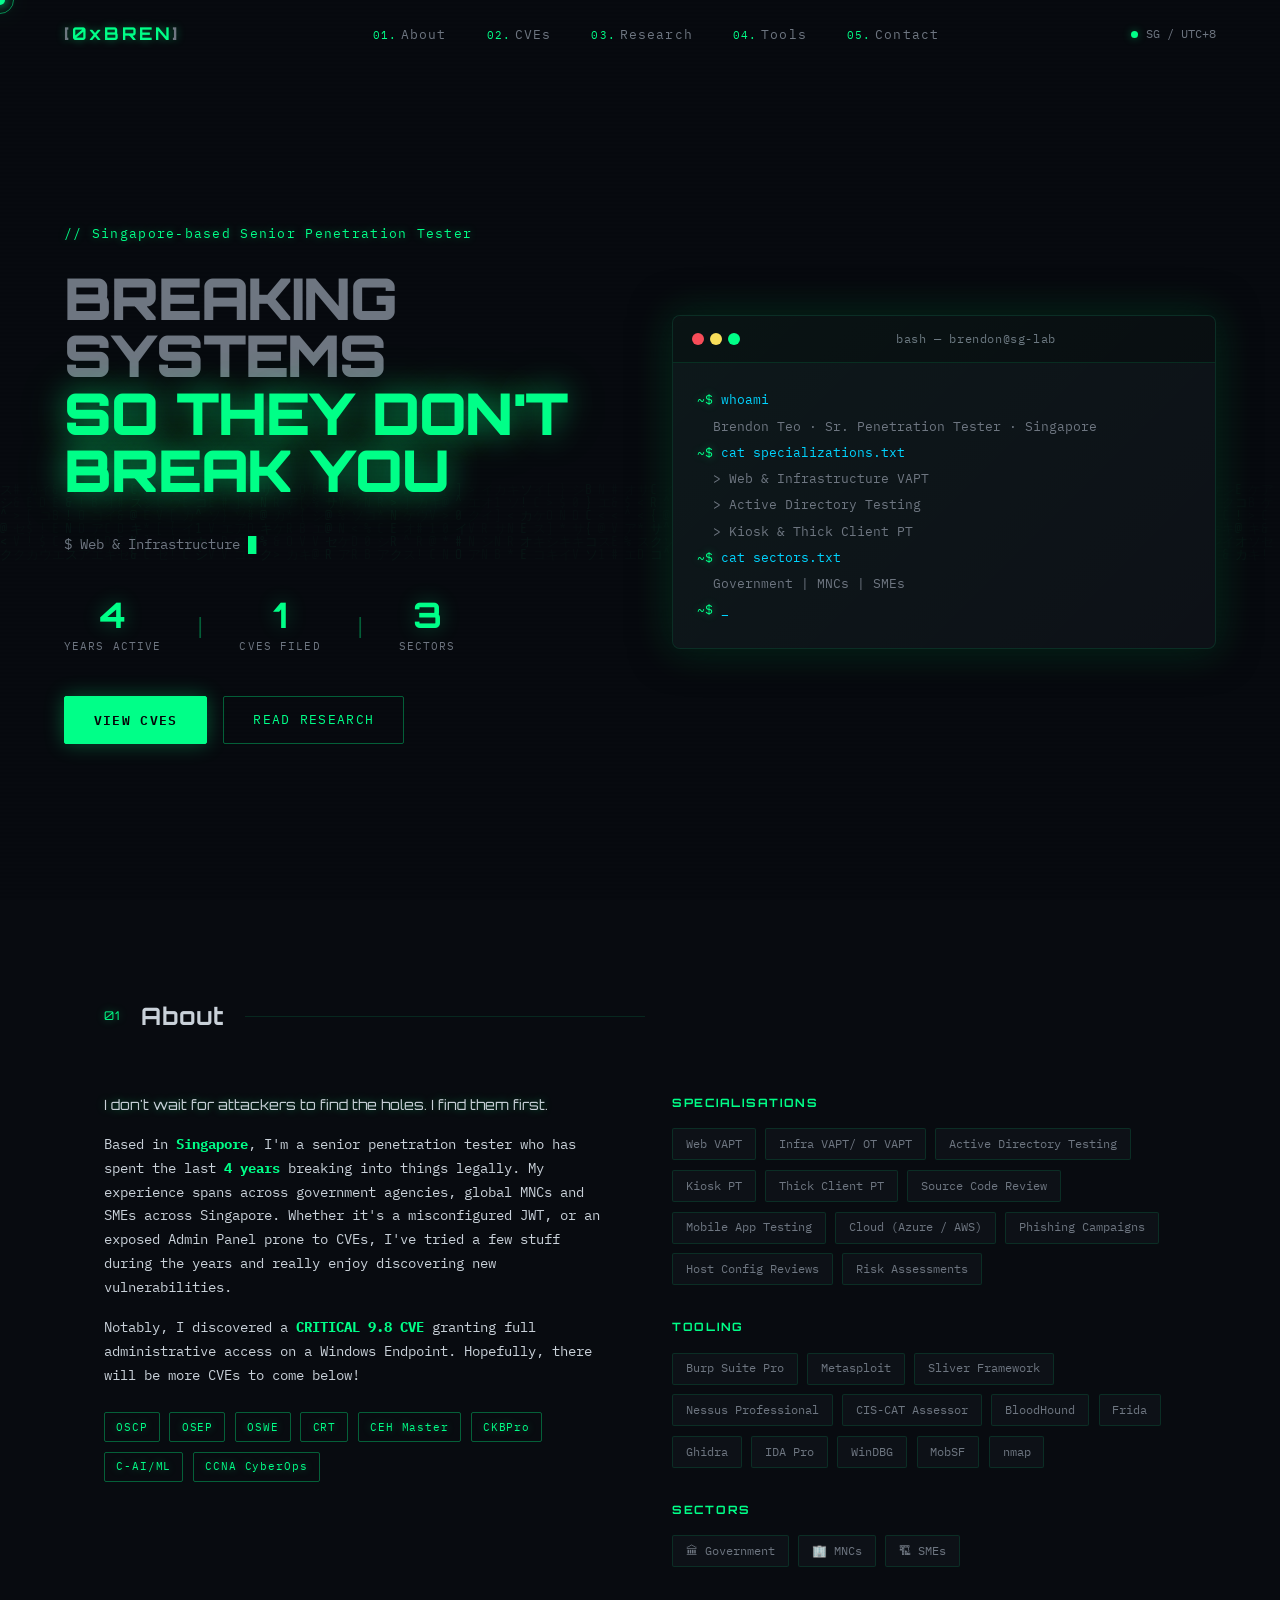
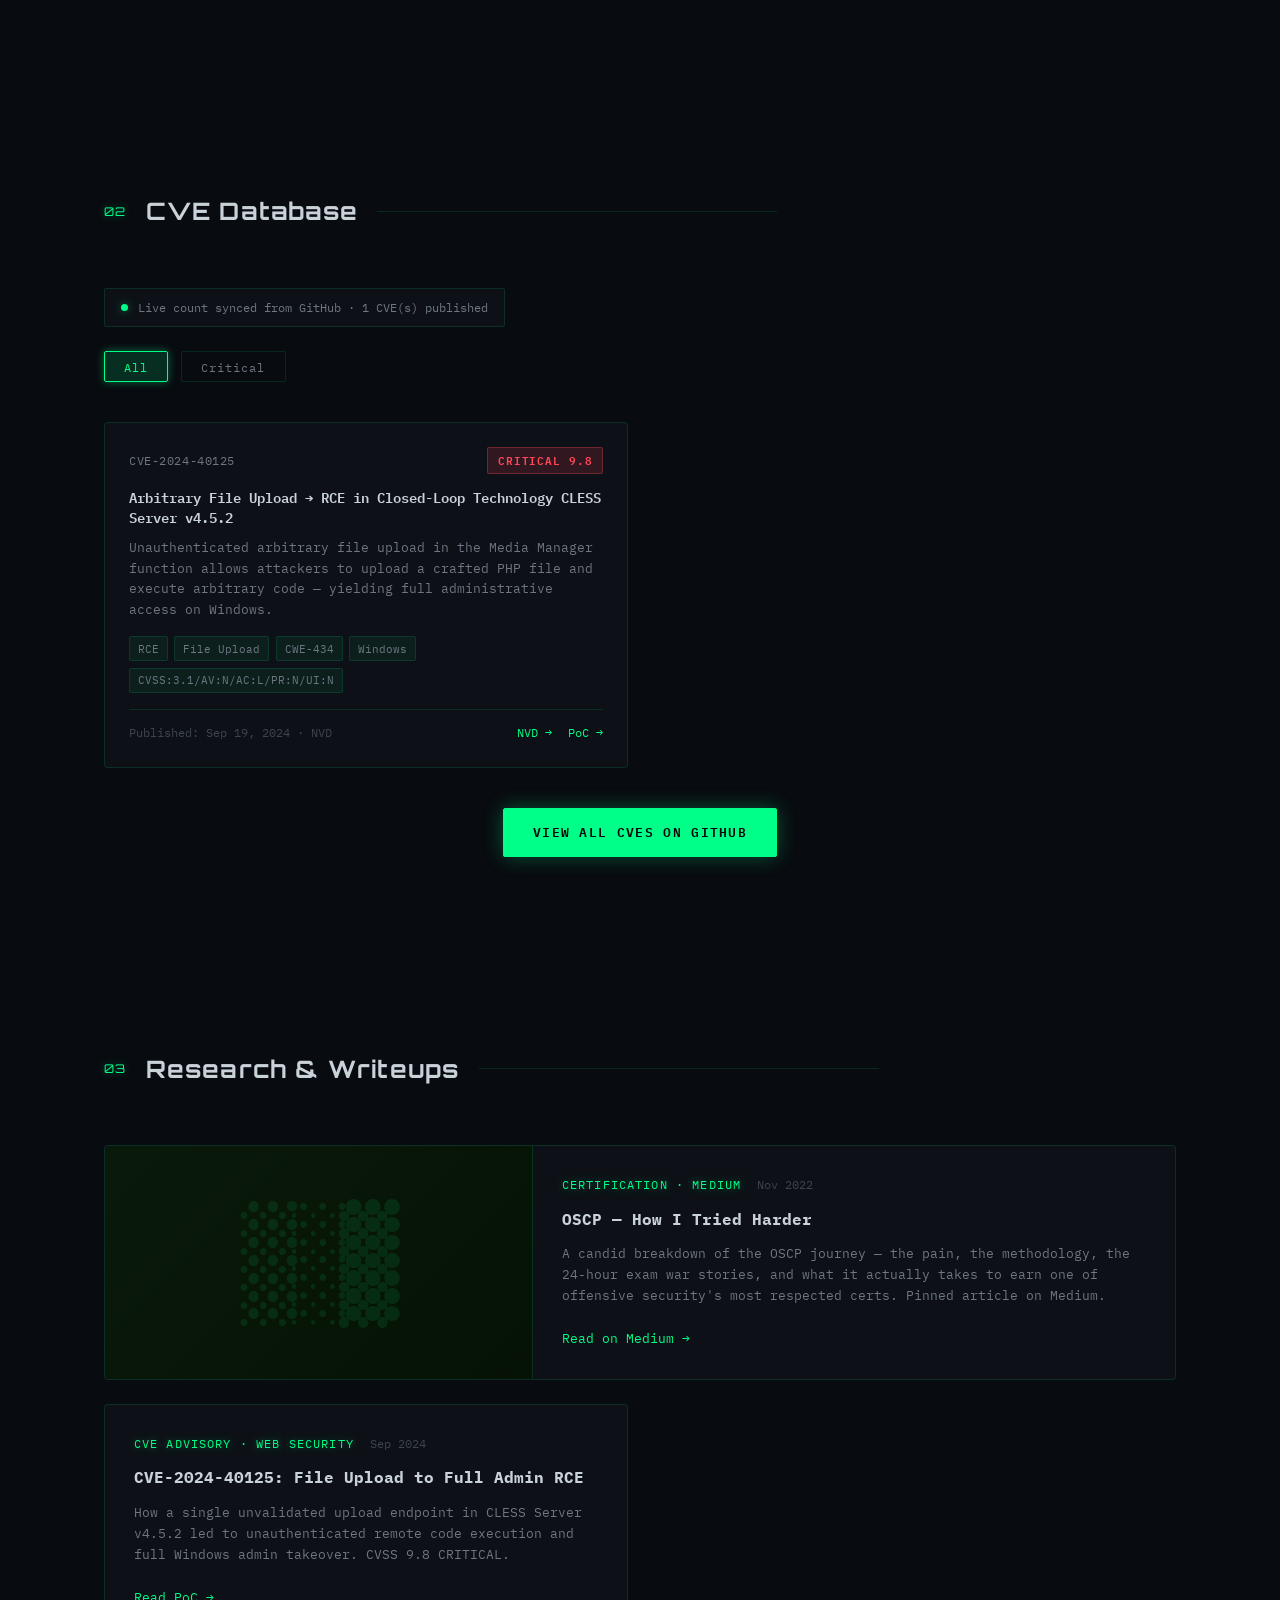
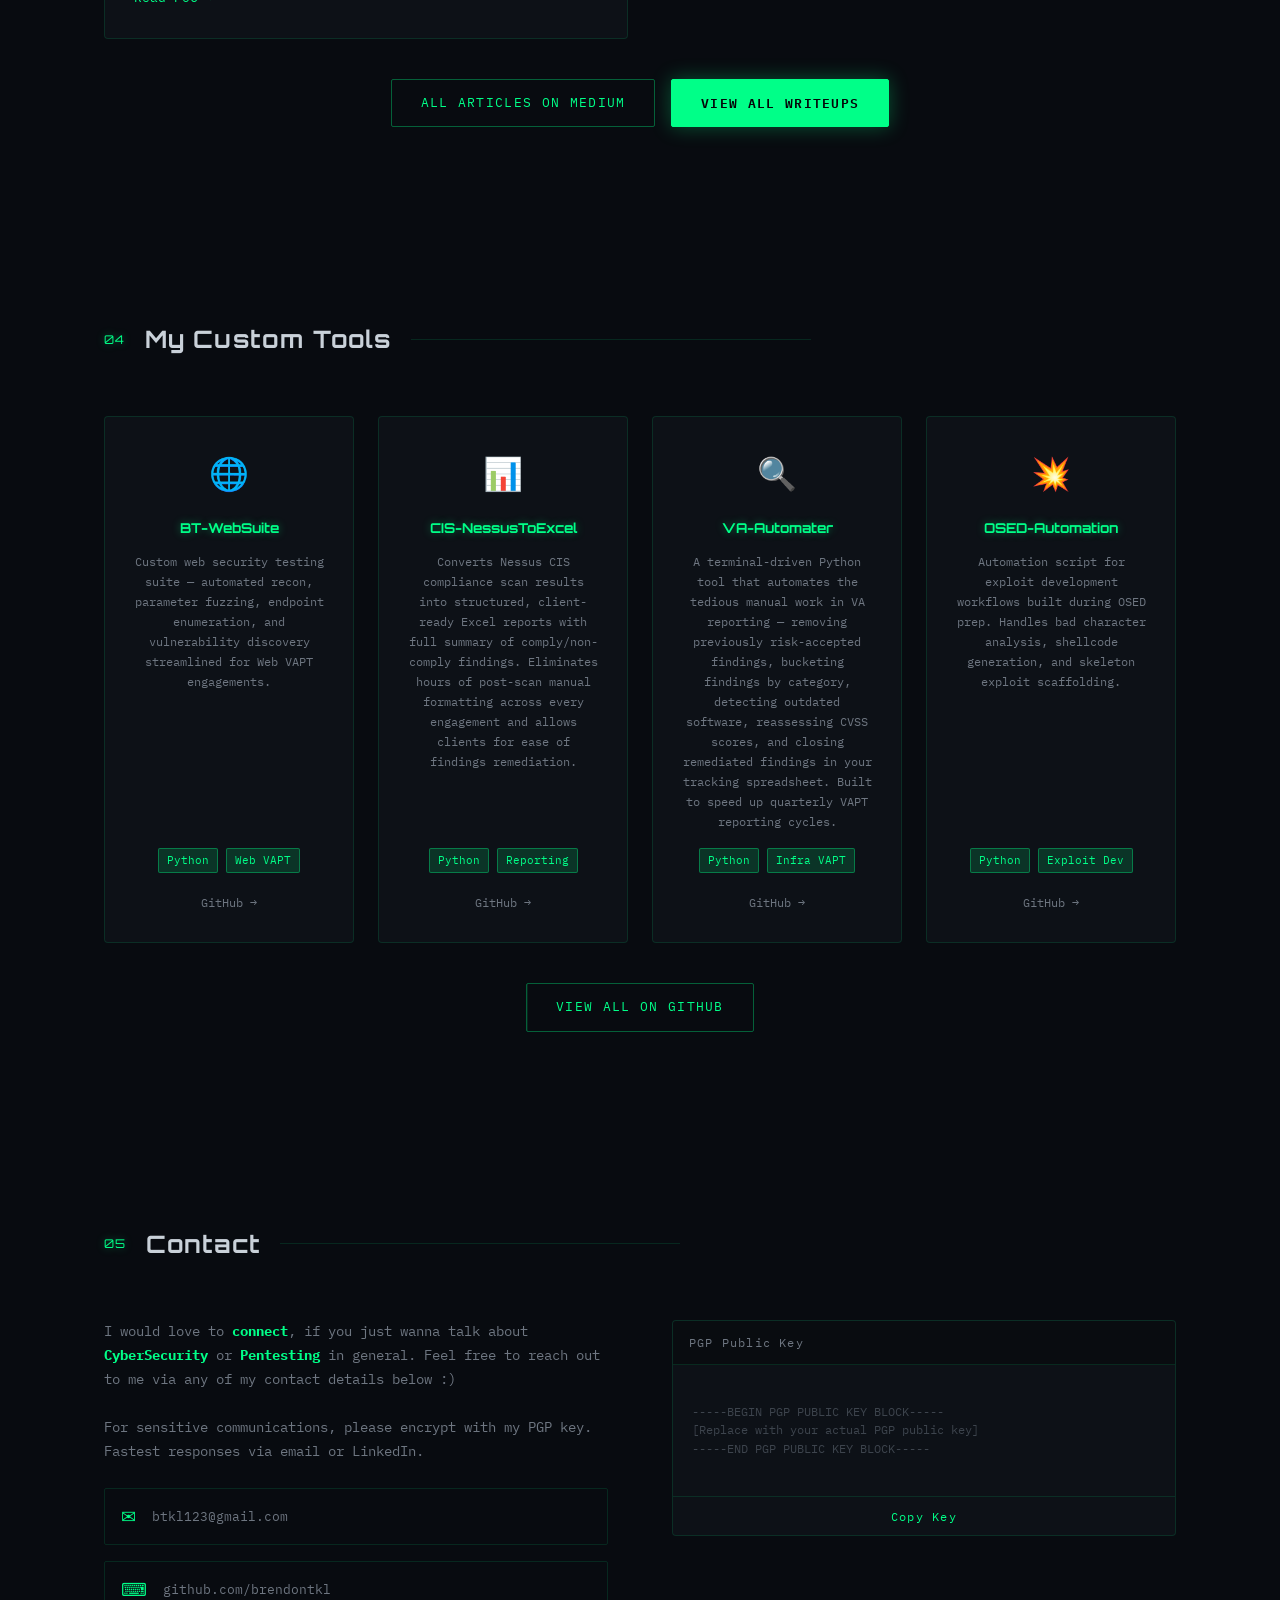
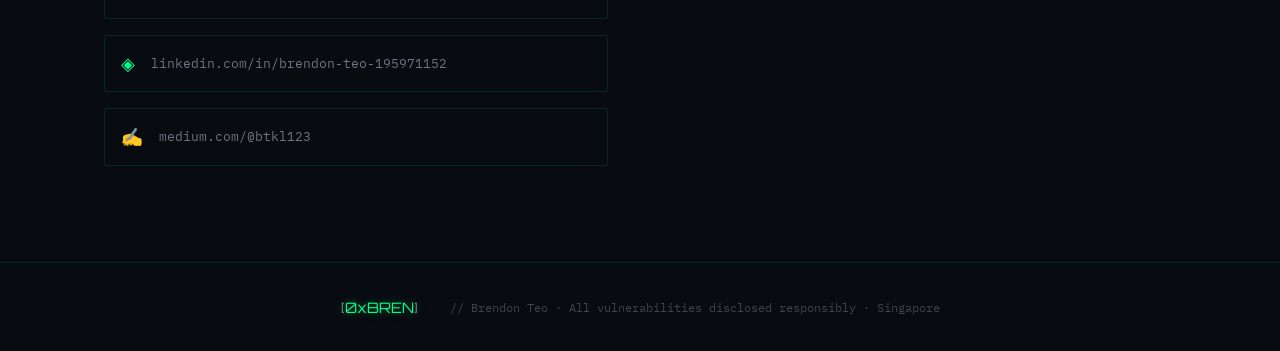
==== index.html @ 50df7da7 "Add files via upload" ====
<!DOCTYPE html>
<html lang="en">
<head>
  <meta charset="UTF-8" />
  <meta name="viewport" content="width=device-width, initial-scale=1.0" />
  <title>0xBREN — Brendon Teo · Security Portfolio</title>
  <link rel="stylesheet" href="css/style.css" />
  <link rel="preconnect" href="https://fonts.googleapis.com" />
  <link href="https://fonts.googleapis.com/css2?family=Share+Tech+Mono&family=Orbitron:wght@400;700;900&family=IBM+Plex+Mono:wght@300;400;600&display=swap" rel="stylesheet" />
</head>
<body>

  <canvas id="matrix-canvas"></canvas>
  <div class="scanlines"></div>
  <div class="cursor" id="cursor"></div>
  <div class="cursor-trail" id="cursor-trail"></div>

  <!-- NAV -->
  <nav class="nav" id="nav">
    <div class="nav-logo">
      <span class="bracket">[</span><span class="logo-text">0xBREN</span><span class="bracket">]</span>
    </div>
    <ul class="nav-links">
      <li><a href="#about"    class="nav-link"><span class="num">01.</span>About</a></li>
      <li><a href="#cves"     class="nav-link"><span class="num">02.</span>CVEs</a></li>
      <li><a href="#research" class="nav-link"><span class="num">03.</span>Research</a></li>
      <li><a href="#tools"    class="nav-link"><span class="num">04.</span>Tools</a></li>
      <li><a href="#contact"  class="nav-link"><span class="num">05.</span>Contact</a></li>
    </ul>
    <div class="nav-status">
      <span class="status-dot"></span>
      <span class="status-text">SG / UTC+8</span>
    </div>
  </nav>

  <!-- HERO -->
  <section class="hero" id="home">
    <div class="hero-content">
      <div class="hero-tag animate-in" data-delay="0">
        <span class="tag-line">// Singapore-based Senior Penetration Tester</span>
      </div>
      <h1 class="hero-title animate-in" data-delay="1">
        <span class="title-line">BREAKING</span>
        <span class="title-line">SYSTEMS</span>
        <span class="title-line accent">SO THEY DON'T</span>
        <span class="title-line accent">BREAK YOU</span>
      </h1>
      <div class="hero-sub animate-in" data-delay="2">
        <div class="typewriter" id="typewriter"></div>
      </div>
      <div class="hero-stats animate-in" data-delay="3">
        <div class="stat">
          <span class="stat-num" id="yoe-counter">0</span>
          <span class="stat-label">Years Active</span>
        </div>
        <div class="stat-divider">|</div>
        <div class="stat">
          <span class="stat-num" id="cve-counter">1</span>
          <span class="stat-label">CVEs Filed</span>
        </div>
        <div class="stat-divider">|</div>
        <div class="stat">
          <span class="stat-num" data-target="3">0</span>
          <span class="stat-label">Sectors</span>
        </div>
      </div>
      <div class="hero-cta animate-in" data-delay="4">
        <a href="#cves" class="btn btn-primary">View CVEs</a>
        <a href="blog.html" class="btn btn-ghost">Read Research</a>
      </div>
    </div>

    <div class="hero-terminal animate-in" data-delay="2">
      <div class="terminal-header">
        <div class="terminal-dots">
          <span class="dot dot-red"></span>
          <span class="dot dot-yellow"></span>
          <span class="dot dot-green"></span>
        </div>
        <span class="terminal-title">bash — brendon@sg-lab</span>
      </div>
      <div class="terminal-body" id="terminal-body">
        <div class="terminal-line"><span class="prompt">~$</span> <span class="cmd">whoami</span></div>
        <div class="terminal-line output">Brendon Teo · Sr. Penetration Tester · Singapore</div>
        <div class="terminal-line"><span class="prompt">~$</span> <span class="cmd">cat specializations.txt</span></div>
        <div class="terminal-line output">> Web &amp; Infrastructure VAPT</div>
        <div class="terminal-line output">> Active Directory Testing</div>
        <div class="terminal-line output">> Kiosk &amp; Thick Client PT</div>
        <div class="terminal-line"><span class="prompt">~$</span> <span class="cmd">cat sectors.txt</span></div>
        <div class="terminal-line output">Government | MNCs | SMEs</div>
        <div class="terminal-line"><span class="prompt">~$</span> <span class="cmd blink">_</span></div>
      </div>
    </div>
  </section>

  <!-- ABOUT -->
  <section class="section about" id="about">
    <div class="section-header">
      <span class="section-num">01</span>
      <h2 class="section-title">About</h2>
      <div class="section-line"></div>
    </div>
    <div class="about-grid">
      <div class="about-text reveal">
        <p class="about-intro">I don't wait for attackers to find the holes. I find them first.</p>
        <p>Based in <strong>Singapore</strong>, I'm a senior penetration tester who has spent the last <strong><span id="about-yoe">4</span> years</strong> breaking into things legally. My experience spans across government agencies, global MNCs and SMEs across Singapore. Whether it's a misconfigured JWT, or an exposed Admin Panel prone to CVEs, I've tried a few stuff during the years and really enjoy discovering new vulnerabilities.</p>
        <p>Notably, I discovered a <strong>CRITICAL 9.8 CVE</strong> granting full administrative access on a Windows Endpoint. Hopefully, there will be more CVEs to come below!</p>
        <div class="cert-row">
          <span class="cert">OSCP</span>
          <span class="cert">OSEP</span>
          <span class="cert">OSWE</span>
          <span class="cert">CRT</span>
          <span class="cert">CEH Master</span>
          <span class="cert">CKBPro</span>
          <span class="cert">C-AI/ML</span>
          <span class="cert">CCNA CyberOps</span>
        </div>
      </div>
      <div class="about-skills reveal">
        <div class="skill-category">
          <h4>Specialisations</h4>
          <div class="skill-list">
            <span class="skill-tag">Web VAPT</span>
            <span class="skill-tag">Infra VAPT/ OT VAPT</span>
            <span class="skill-tag">Active Directory Testing</span>
            <span class="skill-tag">Kiosk PT</span>
            <span class="skill-tag">Thick Client PT</span>
            <span class="skill-tag">Source Code Review</span>
            <span class="skill-tag">Mobile App Testing</span>
            <span class="skill-tag">Cloud (Azure / AWS)</span>
            <span class="skill-tag">Phishing Campaigns</span>
            <span class="skill-tag">Host Config Reviews</span>
            <span class="skill-tag">Risk Assessments</span>
          </div>
        </div>
        <div class="skill-category">
          <h4>Tooling</h4>
          <div class="skill-list">
            <span class="skill-tag">Burp Suite Pro</span>
            <span class="skill-tag">Metasploit</span>
            <span class="skill-tag">Sliver Framework</span>
            <span class="skill-tag">Nessus Professional</span>
            <span class="skill-tag">CIS-CAT Assessor</span>
            <span class="skill-tag">BloodHound</span>
            <span class="skill-tag">Frida</span>
            <span class="skill-tag">Ghidra</span>
            <span class="skill-tag">IDA Pro</span>
            <span class="skill-tag">WinDBG</span>
            <span class="skill-tag">MobSF</span>
            <span class="skill-tag">nmap</span>
          </div>
        </div>
        <div class="skill-category">
          <h4>Sectors</h4>
          <div class="skill-list">
            <span class="skill-tag">🏛 Government</span>
            <span class="skill-tag">🏢 MNCs</span>
            <span class="skill-tag">🏗 SMEs</span>
          </div>
        </div>
      </div>
    </div>
  </section>

  <!-- CVEs -->
  <section class="section cves" id="cves">
    <div class="section-header">
      <span class="section-num">02</span>
      <h2 class="section-title">CVE Database</h2>
      <div class="section-line"></div>
    </div>
    <div class="cve-live-badge">
      <span class="status-dot"></span>
      <span>Live count synced from GitHub · <span id="cve-live-count">1</span> CVE(s) published</span>
    </div>
    <div class="cve-filter">
      <button class="filter-btn active" data-filter="all">All</button>
      <button class="filter-btn" data-filter="critical">Critical</button>
    </div>
    <div class="cve-grid" id="cve-grid">

      <div class="cve-card reveal" data-severity="critical">
        <div class="cve-top">
          <span class="cve-id">CVE-2024-40125</span>
          <span class="severity critical">CRITICAL 9.8</span>
        </div>
        <h3 class="cve-title">Arbitrary File Upload → RCE in Closed-Loop Technology CLESS Server v4.5.2</h3>
        <p class="cve-desc">Unauthenticated arbitrary file upload in the Media Manager function allows attackers to upload a crafted PHP file and execute arbitrary code — yielding full administrative access on Windows.</p>
        <div class="cve-meta">
          <span class="cve-tag">RCE</span>
          <span class="cve-tag">File Upload</span>
          <span class="cve-tag">CWE-434</span>
          <span class="cve-tag">Windows</span>
          <span class="cve-tag">CVSS:3.1/AV:N/AC:L/PR:N/UI:N</span>
        </div>
        <div class="cve-footer">
          <span class="cve-date">Published: Sep 19, 2024 · NVD</span>
          <div class="cve-links-row">
            <a href="https://nvd.nist.gov/vuln/detail/CVE-2024-40125" target="_blank" class="cve-link">NVD →</a>
            <a href="https://github.com/brendontkl/My-CVEs/tree/main/CVE-2024-40125" target="_blank" class="cve-link">PoC →</a>
          </div>
        </div>
      </div>

    </div>
    <div class="cve-cta">
      <a href="https://github.com/brendontkl/My-CVEs" target="_blank" class="btn btn-primary">View All CVEs on GitHub</a>
    </div>
  </section>

  <!-- RESEARCH -->
  <section class="section research" id="research">
    <div class="section-header">
      <span class="section-num">03</span>
      <h2 class="section-title">Research &amp; Writeups</h2>
      <div class="section-line"></div>
    </div>
    <div class="research-grid">

      <article class="post-card reveal post-featured">
        <div class="post-img-placeholder">
          <div class="post-glitch">&#x2592;&#x2591;&#x2593;</div>
        </div>
        <div class="post-content">
          <div class="post-meta">
            <span class="post-cat">Certification · Medium</span>
            <span class="post-date">Nov 2022</span>
          </div>
          <h3 class="post-title">OSCP — How I Tried Harder</h3>
          <p class="post-excerpt">A candid breakdown of the OSCP journey — the pain, the methodology, the 24-hour exam war stories, and what it actually takes to earn one of offensive security's most respected certs. Pinned article on Medium.</p>
          <a href="https://medium.com/@btkl123/oscp-how-i-tried-harder-d6840a6efec2" target="_blank" class="post-read">Read on Medium →</a>
        </div>
      </article>

      <article class="post-card reveal">
        <div class="post-content">
          <div class="post-meta">
            <span class="post-cat">CVE Advisory · Web Security</span>
            <span class="post-date">Sep 2024</span>
          </div>
          <h3 class="post-title">CVE-2024-40125: File Upload to Full Admin RCE</h3>
          <p class="post-excerpt">How a single unvalidated upload endpoint in CLESS Server v4.5.2 led to unauthenticated remote code execution and full Windows admin takeover. CVSS 9.8 CRITICAL.</p>
          <a href="https://github.com/brendontkl/My-CVEs/tree/main/CVE-2024-40125" target="_blank" class="post-read">Read PoC →</a>
        </div>
      </article>

    </div>
    <div class="cve-cta">
      <a href="https://medium.com/@btkl123" target="_blank" class="btn btn-ghost">All Articles on Medium</a>
      <a href="blog.html" class="btn btn-primary">View All Writeups</a>
    </div>
  </section>

  <!-- TOOLS -->
  <section class="section tools" id="tools">
    <div class="section-header">
      <span class="section-num">04</span>
      <h2 class="section-title">My Custom Tools</h2>
      <div class="section-line"></div>
    </div>
    <div class="tools-grid">

      <div class="tool-card reveal">
        <div class="tool-icon">🌐</div>
        <h3 class="tool-name">BT-WebSuite</h3>
        <p class="tool-desc">Custom web security testing suite — automated recon, parameter fuzzing, endpoint enumeration, and vulnerability discovery streamlined for Web VAPT engagements.</p>
        <div class="tool-tags">
          <span class="tool-tag">Python</span>
          <span class="tool-tag">Web VAPT</span>
        </div>
        <a href="https://github.com/brendontkl/VAPT-Tools/tree/main/BT-WebSuite" target="_blank" class="tool-link">GitHub →</a>
      </div>

      <div class="tool-card reveal">
        <div class="tool-icon">📊</div>
        <h3 class="tool-name">CIS-NessusToExcel</h3>
        <p class="tool-desc">Converts Nessus CIS compliance scan results into structured, client-ready Excel reports with full summary of comply/non-comply findings. Eliminates hours of post-scan manual formatting across every engagement and allows clients for ease of findings remediation.</p>
        <div class="tool-tags">
          <span class="tool-tag">Python</span>
          <span class="tool-tag">Reporting</span>
        </div>
        <a href="https://github.com/brendontkl/VAPT-Tools/tree/main/CIS-NessusToExcel" target="_blank" class="tool-link">GitHub →</a>
      </div>

      <div class="tool-card reveal">
        <div class="tool-icon">🔍</div>
        <h3 class="tool-name">VA-Automater</h3>
        <p class="tool-desc">A terminal-driven Python tool that automates the tedious manual work in VA reporting — removing previously risk-accepted findings, bucketing findings by category, detecting outdated software, reassessing CVSS scores, and closing remediated findings in your tracking spreadsheet. Built to speed up quarterly VAPT reporting cycles.</p>
        <div class="tool-tags">
          <span class="tool-tag">Python</span>
          <span class="tool-tag">Infra VAPT</span>
        </div>
        <a href="https://github.com/brendontkl/VAPT-Tools/tree/main/Infra-VA" target="_blank" class="tool-link">GitHub →</a>
      </div>

      <div class="tool-card reveal">
        <div class="tool-icon">💥</div>
        <h3 class="tool-name">OSED-Automation</h3>
        <p class="tool-desc">Automation script for exploit development workflows built during OSED prep. Handles bad character analysis, shellcode generation, and skeleton exploit scaffolding.</p>
        <div class="tool-tags">
          <span class="tool-tag">Python</span>
          <span class="tool-tag">Exploit Dev</span>
        </div>
        <a href="https://github.com/brendontkl/VAPT-Tools/tree/main/OSED-Automation" target="_blank" class="tool-link">GitHub →</a>
      </div>

    </div>
    <div class="cve-cta">
      <a href="https://github.com/brendontkl/VAPT-Tools" target="_blank" class="btn btn-ghost">View All on GitHub</a>
    </div>
  </section>

  <!-- CONTACT -->
  <section class="section contact" id="contact">
    <div class="section-header">
      <span class="section-num">05</span>
      <h2 class="section-title">Contact</h2>
      <div class="section-line"></div>
    </div>
    <div class="contact-content reveal">
      <div class="contact-text">
        <p class="contact-intro">I would love to <strong>connect</strong>, if you just wanna talk about <strong>CyberSecurity</strong> or <strong>Pentesting</strong> in general. Feel free to reach out to me via any of my contact details below :)</p>
        <p>For sensitive communications, please encrypt with my PGP key. Fastest responses via email or LinkedIn.</p>
        <div class="contact-links">
          <a href="mailto:btkl123@gmail.com" class="contact-item">
            <span class="contact-icon">✉</span>
            <span>btkl123@gmail.com</span>
          </a>
          <a href="https://github.com/brendontkl" target="_blank" class="contact-item">
            <span class="contact-icon">⌨</span>
            <span>github.com/brendontkl</span>
          </a>
          <a href="https://www.linkedin.com/in/brendon-teo-195971152/" target="_blank" class="contact-item">
            <span class="contact-icon">◈</span>
            <span>linkedin.com/in/brendon-teo-195971152</span>
          </a>
          <a href="https://medium.com/@btkl123" target="_blank" class="contact-item">
            <span class="contact-icon">✍</span>
            <span>medium.com/@btkl123</span>
          </a>
        </div>
      </div>
      <div class="pgp-box">
        <div class="pgp-header">PGP Public Key</div>
        <div class="pgp-content">
-----BEGIN PGP PUBLIC KEY BLOCK-----
[Replace with your actual PGP public key]
-----END PGP PUBLIC KEY BLOCK-----
        </div>
        <button class="pgp-copy" onclick="copyPGP()">Copy Key</button>
      </div>
    </div>
  </section>

  <footer class="footer">
    <div class="footer-content">
      <span class="footer-logo"><span class="bracket">[</span>0xBREN<span class="bracket">]</span></span>
      <span class="footer-copy">// Brendon Teo · All vulnerabilities disclosed responsibly · Singapore</span>
    </div>
  </footer>

  <script src="js/main.js"></script>
</body>
</html>
---- css/style.css ----
/* ═══════════════════════════════════════════════
   0xBREN PORTFOLIO — Terminal Noir
   ═══════════════════════════════════════════════ */

:root {
  --black:       #050508;
  --bg:          #080b10;
  --bg-card:     #0d1117;
  --bg-card2:    #111620;
  --green:       #00ff88;
  --green-dim:   #00cc6a;
  --green-glow:  rgba(0, 255, 136, 0.15);
  --cyan:        #00d4ff;
  --red:         #ff4757;
  --orange:      #ffa502;
  --yellow:      #ffdd59;
  --text:        #c9d1d9;
  --text-dim:    #6e7681;
  --text-muted:  #3d444d;
  --border:      rgba(0, 255, 136, 0.12);
  --border-bright: rgba(0, 255, 136, 0.35);
  --font-mono:   'IBM Plex Mono', 'Share Tech Mono', monospace;
  --font-display:'Orbitron', monospace;
  --glow-sm:     0 0 8px rgba(0, 255, 136, 0.4);
  --glow-md:     0 0 20px rgba(0, 255, 136, 0.3);
  --glow-lg:     0 0 40px rgba(0, 255, 136, 0.2);
}

*, *::before, *::after { box-sizing: border-box; margin: 0; padding: 0; }
html { scroll-behavior: smooth; }
body {
  background: var(--bg);
  color: var(--text);
  font-family: var(--font-mono);
  font-size: 15px;
  line-height: 1.7;
  overflow-x: hidden;
  cursor: none;
}

/* Cursor */
.cursor {
  position: fixed; width: 10px; height: 10px;
  background: var(--green); border-radius: 50%;
  pointer-events: none; z-index: 9999;
  transform: translate(-50%, -50%);
  transition: transform 0.08s ease;
  box-shadow: 0 0 12px var(--green), 0 0 24px rgba(0,255,136,0.4);
  mix-blend-mode: screen;
}
.cursor-trail {
  position: fixed; width: 28px; height: 28px;
  border: 1px solid rgba(0,255,136,0.5); border-radius: 50%;
  pointer-events: none; z-index: 9998;
  transform: translate(-50%, -50%);
  transition: all 0.18s ease; mix-blend-mode: screen;
}

/* Matrix Canvas */
#matrix-canvas {
  position: fixed; top: 0; left: 0;
  width: 100%; height: 100%;
  z-index: 0; opacity: 0.04; pointer-events: none;
}

/* Scanlines */
.scanlines {
  position: fixed; top: 0; left: 0;
  width: 100%; height: 100%;
  background: repeating-linear-gradient(
    0deg, transparent, transparent 2px,
    rgba(0,0,0,0.03) 2px, rgba(0,0,0,0.03) 4px
  );
  pointer-events: none; z-index: 1;
}

/* Nav */
.nav {
  position: fixed; top: 0; left: 0; right: 0;
  display: flex; align-items: center;
  justify-content: space-between;
  padding: 1.2rem 4rem; z-index: 100;
  border-bottom: 1px solid transparent;
  transition: all 0.4s ease;
}
.nav.scrolled {
  background: rgba(8,11,16,0.92);
  backdrop-filter: blur(16px);
  border-bottom-color: var(--border);
}
.nav-logo {
  font-family: var(--font-display);
  font-size: 1.1rem; font-weight: 700;
  letter-spacing: 0.15em;
  color: var(--green); text-shadow: var(--glow-sm);
}
.bracket { color: var(--text-dim); }
.nav-links { display: flex; gap: 2.5rem; list-style: none; }
.nav-link {
  text-decoration: none; color: var(--text-dim);
  font-size: 0.8rem; letter-spacing: 0.08em;
  transition: color 0.2s; position: relative;
}
.nav-link .num { color: var(--green); margin-right: 0.3rem; font-size: 0.7rem; }
.nav-link::after {
  content: ''; position: absolute; bottom: -3px; left: 0;
  width: 0; height: 1px; background: var(--green);
  transition: width 0.3s ease; box-shadow: var(--glow-sm);
}
.nav-link:hover { color: var(--text); }
.nav-link:hover::after { width: 100%; }
.nav-status { display: flex; align-items: center; gap: 0.5rem; font-size: 0.72rem; color: var(--text-dim); }
.status-dot {
  width: 7px; height: 7px; background: var(--green);
  border-radius: 50%; animation: pulse-dot 2s infinite; box-shadow: var(--glow-sm);
}
@keyframes pulse-dot {
  0%,100% { opacity:1; transform:scale(1); }
  50% { opacity:0.5; transform:scale(0.8); }
}

/* Hero */
.hero {
  position: relative; z-index: 2; min-height: 100vh;
  display: grid; grid-template-columns: 1fr 1fr;
  align-items: center; gap: 4rem;
  padding: 8rem 4rem 4rem;
  max-width: 1400px; margin: 0 auto;
}
.hero-tag { margin-bottom: 1.5rem; }
.tag-line { font-size: 0.8rem; color: var(--green); letter-spacing: 0.1em; text-shadow: var(--glow-sm); }
.hero-title { font-family: var(--font-display); line-height: 1.0; margin-bottom: 2rem; }
.title-line {
  display: block; font-size: clamp(2.2rem, 4.5vw, 4rem);
  font-weight: 900; color: var(--text-dim); letter-spacing: -0.02em;
}
.title-line.accent {
  color: var(--green);
  text-shadow: 0 0 30px rgba(0,255,136,0.5), 0 0 60px rgba(0,255,136,0.2);
}
.hero-sub { margin-bottom: 2.5rem; font-size: 0.9rem; color: var(--text-dim); min-height: 1.5rem; }
.typewriter::after { content: '█'; color: var(--green); animation: blink-cursor 1s step-end infinite; }
@keyframes blink-cursor { 50% { opacity: 0; } }
.hero-stats { display: flex; align-items: center; gap: 2rem; margin-bottom: 2.5rem; }
.stat { text-align: center; }
.stat-num {
  display: block; font-family: var(--font-display);
  font-size: 2.2rem; font-weight: 700;
  color: var(--green); text-shadow: var(--glow-md); line-height: 1;
}
.stat-label { font-size: 0.7rem; color: var(--text-dim); text-transform: uppercase; letter-spacing: 0.1em; margin-top: 0.3rem; display: block; }
.stat-divider { color: var(--border-bright); font-size: 1.5rem; }
.hero-cta { display: flex; gap: 1rem; flex-wrap: wrap; }

/* Buttons */
.btn {
  display: inline-block; padding: 0.75rem 1.8rem;
  font-family: var(--font-mono); font-size: 0.82rem;
  letter-spacing: 0.1em; text-decoration: none;
  text-transform: uppercase; border-radius: 2px;
  transition: all 0.25s ease; position: relative; overflow: hidden;
}
.btn::before {
  content: ''; position: absolute; inset: 0;
  transform: translateX(-100%); transition: transform 0.3s ease;
}
.btn:hover::before { transform: translateX(0); }
.btn-primary {
  background: var(--green); color: var(--black); font-weight: 600;
  box-shadow: var(--glow-md); border: 1px solid var(--green);
}
.btn-primary::before { background: rgba(255,255,255,0.15); }
.btn-primary:hover { box-shadow: 0 0 30px rgba(0,255,136,0.6); transform: translateY(-2px); }
.btn-ghost {
  background: transparent; color: var(--green); border: 1px solid var(--border-bright);
}
.btn-ghost::before { background: var(--green-glow); }
.btn-ghost:hover { border-color: var(--green); box-shadow: var(--glow-sm); }

/* Terminal */
.hero-terminal {
  background: var(--bg-card); border: 1px solid var(--border);
  border-radius: 8px; overflow: hidden;
  box-shadow: 0 0 40px rgba(0,0,0,0.5), var(--glow-lg);
  position: relative;
}
.hero-terminal::before {
  content: ''; position: absolute; inset: 0; border-radius: 8px;
  background: linear-gradient(135deg, rgba(0,255,136,0.03), transparent);
  pointer-events: none;
}
.terminal-header {
  display: flex; align-items: center; gap: 1rem;
  padding: 0.8rem 1.2rem;
  background: rgba(0,0,0,0.3); border-bottom: 1px solid var(--border);
}
.terminal-dots { display: flex; gap: 6px; }
.dot { width: 12px; height: 12px; border-radius: 50%; }
.dot-red { background: var(--red); }
.dot-yellow { background: var(--yellow); }
.dot-green { background: var(--green); }
.terminal-title { font-size: 0.75rem; color: var(--text-dim); flex: 1; text-align: center; letter-spacing: 0.05em; }
.terminal-body { padding: 1.5rem; font-size: 0.82rem; line-height: 2.0; }
.terminal-line { display: flex; align-items: baseline; gap: 0.5rem; }
.prompt { color: var(--green); text-shadow: var(--glow-sm); }
.cmd { color: var(--cyan); }
.output { color: var(--text-dim); padding-left: 1rem; }
.blink { animation: blink-cursor 1s step-end infinite; }

/* Animations */
.animate-in { opacity: 0; transform: translateY(24px); }
.animate-in.visible { animation: slide-up 0.7s ease forwards; }
@keyframes slide-up { to { opacity: 1; transform: translateY(0); } }
.reveal {
  opacity: 0; transform: translateY(30px);
  transition: opacity 0.7s ease, transform 0.7s ease;
}
.reveal.visible { opacity: 1; transform: translateY(0); }

/* Sections */
.section {
  position: relative; z-index: 2;
  max-width: 1200px; margin: 0 auto;
  padding: 6rem 4rem;
}
.section-header { display: flex; align-items: center; gap: 1.2rem; margin-bottom: 3.5rem; }
.section-num { font-family: var(--font-display); font-size: 0.75rem; color: var(--green); text-shadow: var(--glow-sm); letter-spacing: 0.1em; }
.section-title { font-family: var(--font-display); font-size: 1.5rem; font-weight: 700; color: var(--text); letter-spacing: 0.05em; white-space: nowrap; }
.section-line { flex: 1; height: 1px; background: var(--border); max-width: 400px; }

/* About */
.about-grid { display: grid; grid-template-columns: 1fr 1fr; gap: 4rem; align-items: start; }
.about-intro { font-family: var(--font-display); font-size: 1.05rem; color: var(--green); margin-bottom: 1.5rem; text-shadow: var(--glow-sm); }
.about-text p { margin-bottom: 1rem; color: var(--text); font-size: 0.88rem; }
.about-text strong { color: var(--green); }
.cert-row { display: flex; gap: 0.6rem; flex-wrap: wrap; margin-top: 1.5rem; }
.cert {
  padding: 0.3rem 0.7rem; border: 1px solid var(--border-bright);
  border-radius: 2px; font-size: 0.68rem; color: var(--green);
  letter-spacing: 0.08em; text-shadow: var(--glow-sm);
}
.skill-category { margin-bottom: 2rem; }
.skill-category h4 { font-family: var(--font-display); font-size: 0.72rem; color: var(--green); letter-spacing: 0.15em; margin-bottom: 1rem; text-transform: uppercase; }
.skill-list { display: flex; flex-wrap: wrap; gap: 0.6rem; }
.skill-tag {
  padding: 0.3rem 0.8rem; background: var(--bg-card);
  border: 1px solid var(--border); border-radius: 2px;
  font-size: 0.75rem; color: var(--text-dim); transition: all 0.2s;
}
.skill-tag:hover { border-color: var(--green); color: var(--green); box-shadow: var(--glow-sm); }

/* CVE Live Badge */
.cve-live-badge {
  display: flex; align-items: center; gap: 0.6rem;
  font-size: 0.78rem; color: var(--text-dim);
  margin-bottom: 1.5rem;
  padding: 0.5rem 1rem;
  background: var(--bg-card);
  border: 1px solid var(--border);
  border-radius: 2px;
  width: fit-content;
}
.cve-live-badge .status-dot { flex-shrink: 0; }

/* CVEs */
.cve-filter { display: flex; gap: 0.8rem; margin-bottom: 2.5rem; flex-wrap: wrap; }
.filter-btn {
  padding: 0.4rem 1.2rem; background: transparent;
  border: 1px solid var(--border); color: var(--text-dim);
  font-family: var(--font-mono); font-size: 0.78rem;
  letter-spacing: 0.08em; cursor: pointer; border-radius: 2px; transition: all 0.2s;
}
.filter-btn:hover, .filter-btn.active {
  border-color: var(--green); color: var(--green);
  background: var(--green-glow); box-shadow: var(--glow-sm);
}
.cve-grid { display: grid; grid-template-columns: repeat(auto-fill, minmax(380px, 1fr)); gap: 1.5rem; }
.cve-card {
  background: var(--bg-card); border: 1px solid var(--border);
  border-radius: 4px; padding: 1.5rem;
  transition: all 0.3s ease; position: relative; overflow: hidden;
}
.cve-card::before {
  content: ''; position: absolute; top: 0; left: 0;
  width: 3px; height: 100%;
  transform: scaleY(0); transform-origin: top; transition: transform 0.3s ease;
}
.cve-card[data-severity="critical"]::before { background: var(--red); }
.cve-card[data-severity="high"]::before     { background: var(--orange); }
.cve-card[data-severity="medium"]::before   { background: var(--yellow); }
.cve-card:hover { border-color: var(--border-bright); transform: translateY(-4px); box-shadow: 0 12px 40px rgba(0,0,0,0.4), var(--glow-sm); }
.cve-card:hover::before { transform: scaleY(1); }
.cve-top { display: flex; justify-content: space-between; align-items: center; margin-bottom: 0.8rem; }
.cve-id { font-size: 0.72rem; color: var(--text-dim); letter-spacing: 0.05em; }
.severity { padding: 0.2rem 0.6rem; border-radius: 2px; font-size: 0.68rem; font-weight: 600; letter-spacing: 0.08em; }
.severity.critical { background: rgba(255,71,87,0.15); color: var(--red); border: 1px solid rgba(255,71,87,0.3); }
.severity.high     { background: rgba(255,165,2,0.15);  color: var(--orange); border: 1px solid rgba(255,165,2,0.3); }
.severity.medium   { background: rgba(255,221,89,0.15); color: var(--yellow); border: 1px solid rgba(255,221,89,0.3); }
.cve-title { font-size: 0.9rem; color: var(--text); font-weight: 600; margin-bottom: 0.7rem; line-height: 1.4; }
.cve-desc { font-size: 0.8rem; color: var(--text-dim); margin-bottom: 1rem; line-height: 1.6; }
.cve-meta { display: flex; flex-wrap: wrap; gap: 0.4rem; margin-bottom: 1rem; }
.cve-tag { padding: 0.15rem 0.5rem; background: rgba(0,255,136,0.06); border: 1px solid var(--border); border-radius: 2px; font-size: 0.68rem; color: var(--text-dim); }
.cve-footer { display: flex; justify-content: space-between; align-items: center; border-top: 1px solid var(--border); padding-top: 0.8rem; flex-wrap: wrap; gap: 0.5rem; }
.cve-date { font-size: 0.72rem; color: var(--text-muted); }
.cve-links-row { display: flex; gap: 1rem; }
.cve-link { font-size: 0.75rem; color: var(--green); text-decoration: none; transition: text-shadow 0.2s; }
.cve-link:hover { text-shadow: var(--glow-sm); }
.cve-cta { text-align: center; margin-top: 2.5rem; display: flex; gap: 1rem; justify-content: center; flex-wrap: wrap; }

/* Research */
.research-grid { display: grid; grid-template-columns: 1fr 1fr; gap: 1.5rem; }
.post-card { background: var(--bg-card); border: 1px solid var(--border); border-radius: 4px; overflow: hidden; transition: all 0.3s ease; }
.post-card:hover { border-color: var(--border-bright); transform: translateY(-4px); box-shadow: 0 12px 40px rgba(0,0,0,0.4); }
.post-featured { grid-column: span 2; display: grid; grid-template-columns: 1fr 1.5fr; }
.post-img-placeholder {
  background: linear-gradient(135deg, #0a1a0a, #051205);
  display: flex; align-items: center; justify-content: center;
  min-height: 200px; font-size: 4rem;
  color: rgba(0,255,136,0.1); border-right: 1px solid var(--border);
  position: relative; overflow: hidden;
}
.post-glitch { animation: glitch 3s infinite; font-size: 6rem; letter-spacing: -0.5rem; }
@keyframes glitch {
  0%,90%,100% { transform:none; filter:none; }
  92% { transform:translate(-4px,2px); filter:hue-rotate(90deg); }
  94% { transform:translate(4px,-2px); filter:hue-rotate(-90deg); }
  96% { transform:translate(-2px,4px); }
}
.post-content { padding: 1.8rem; }
.post-meta { display: flex; gap: 1rem; margin-bottom: 0.8rem; font-size: 0.72rem; flex-wrap: wrap; }
.post-cat { color: var(--green); text-transform: uppercase; letter-spacing: 0.1em; text-shadow: var(--glow-sm); }
.post-date { color: var(--text-muted); }
.post-title { font-size: 1rem; color: var(--text); margin-bottom: 0.8rem; line-height: 1.4; }
.post-excerpt { font-size: 0.82rem; color: var(--text-dim); margin-bottom: 1.2rem; line-height: 1.6; }
.post-read { font-size: 0.8rem; color: var(--green); text-decoration: none; transition: text-shadow 0.2s; }
.post-read:hover { text-shadow: var(--glow-sm); }

/* Tools — 4 column grid */
.tools-grid { display: grid; grid-template-columns: repeat(4, 1fr); gap: 1.5rem; }
.tool-card {
  background: var(--bg-card); border: 1px solid var(--border);
  border-radius: 4px; padding: 1.8rem;
  transition: all 0.3s ease; text-align: center;
  display: flex; flex-direction: column;
}
.tool-card:hover { border-color: var(--green); box-shadow: var(--glow-md); transform: translateY(-4px); }
.tool-icon { font-size: 2rem; margin-bottom: 1rem; }
.tool-name { font-family: var(--font-display); font-size: 0.85rem; color: var(--green); margin-bottom: 0.8rem; text-shadow: var(--glow-sm); }
.tool-desc { font-size: 0.78rem; color: var(--text-dim); margin-bottom: 1rem; line-height: 1.6; flex: 1; }
.tool-tags { display: flex; gap: 0.5rem; justify-content: center; margin-bottom: 1.2rem; flex-wrap: wrap; }
.tool-tag { padding: 0.15rem 0.5rem; background: var(--green-glow); border: 1px solid var(--border-bright); border-radius: 2px; font-size: 0.68rem; color: var(--green); }
.tool-link { font-size: 0.78rem; color: var(--text-dim); text-decoration: none; transition: color 0.2s; }
.tool-link:hover { color: var(--green); }

/* Contact */
.contact-content { display: grid; grid-template-columns: 1fr 1fr; gap: 4rem; align-items: start; }
.contact-intro { font-size: 1rem; margin-bottom: 1rem; color: var(--text); }
.contact-intro strong { color: var(--green); }
.contact-text p { font-size: 0.88rem; color: var(--text-dim); margin-bottom: 1.5rem; }
.contact-links { display: flex; flex-direction: column; gap: 1rem; }
.contact-item {
  display: flex; align-items: center; gap: 1rem;
  text-decoration: none; color: var(--text-dim); font-size: 0.82rem;
  padding: 0.8rem 1rem; border: 1px solid var(--border);
  border-radius: 2px; transition: all 0.2s;
}
.contact-item:hover { border-color: var(--green); color: var(--green); background: var(--green-glow); box-shadow: var(--glow-sm); }
.contact-icon { font-size: 1.1rem; color: var(--green); }
.pgp-box { background: var(--bg-card); border: 1px solid var(--border); border-radius: 4px; overflow: hidden; }
.pgp-header { padding: 0.7rem 1rem; background: rgba(0,0,0,0.3); border-bottom: 1px solid var(--border); font-size: 0.75rem; color: var(--text-dim); letter-spacing: 0.1em; }
.pgp-content { padding: 1.2rem; font-size: 0.72rem; color: var(--text-muted); white-space: pre-wrap; line-height: 1.6; word-break: break-all; }
.pgp-copy { width: 100%; padding: 0.7rem; background: transparent; border: none; border-top: 1px solid var(--border); color: var(--green); font-family: var(--font-mono); font-size: 0.78rem; letter-spacing: 0.1em; cursor: pointer; transition: background 0.2s; }
.pgp-copy:hover { background: var(--green-glow); }

/* Footer */
.footer { position: relative; z-index: 2; border-top: 1px solid var(--border); padding: 2rem 4rem; text-align: center; }
.footer-content { display: flex; align-items: center; justify-content: center; gap: 2rem; font-size: 0.78rem; color: var(--text-muted); flex-wrap: wrap; }
.footer-logo { font-family: var(--font-display); color: var(--green); text-shadow: var(--glow-sm); font-size: 0.9rem; }

/* Responsive */
@media (max-width: 1100px) {
  .tools-grid { grid-template-columns: repeat(2, 1fr); }
}
@media (max-width: 900px) {
  .hero { grid-template-columns: 1fr; padding: 7rem 2rem 3rem; }
  .hero-terminal { display: none; }
  .about-grid { grid-template-columns: 1fr; }
  .cve-grid { grid-template-columns: 1fr; }
  .research-grid { grid-template-columns: 1fr; }
  .post-featured { grid-column: span 1; grid-template-columns: 1fr; }
  .post-img-placeholder { min-height: 150px; border-right: none; border-bottom: 1px solid var(--border); }
  .contact-content { grid-template-columns: 1fr; }
  .section { padding: 4rem 2rem; }
  .nav { padding: 1rem 2rem; }
  .nav-links { display: none; }
}
@media (max-width: 580px) {
  .tools-grid { grid-template-columns: 1fr; }
  .hero-stats { flex-direction: column; gap: 1rem; }
  .stat-divider { display: none; }
}
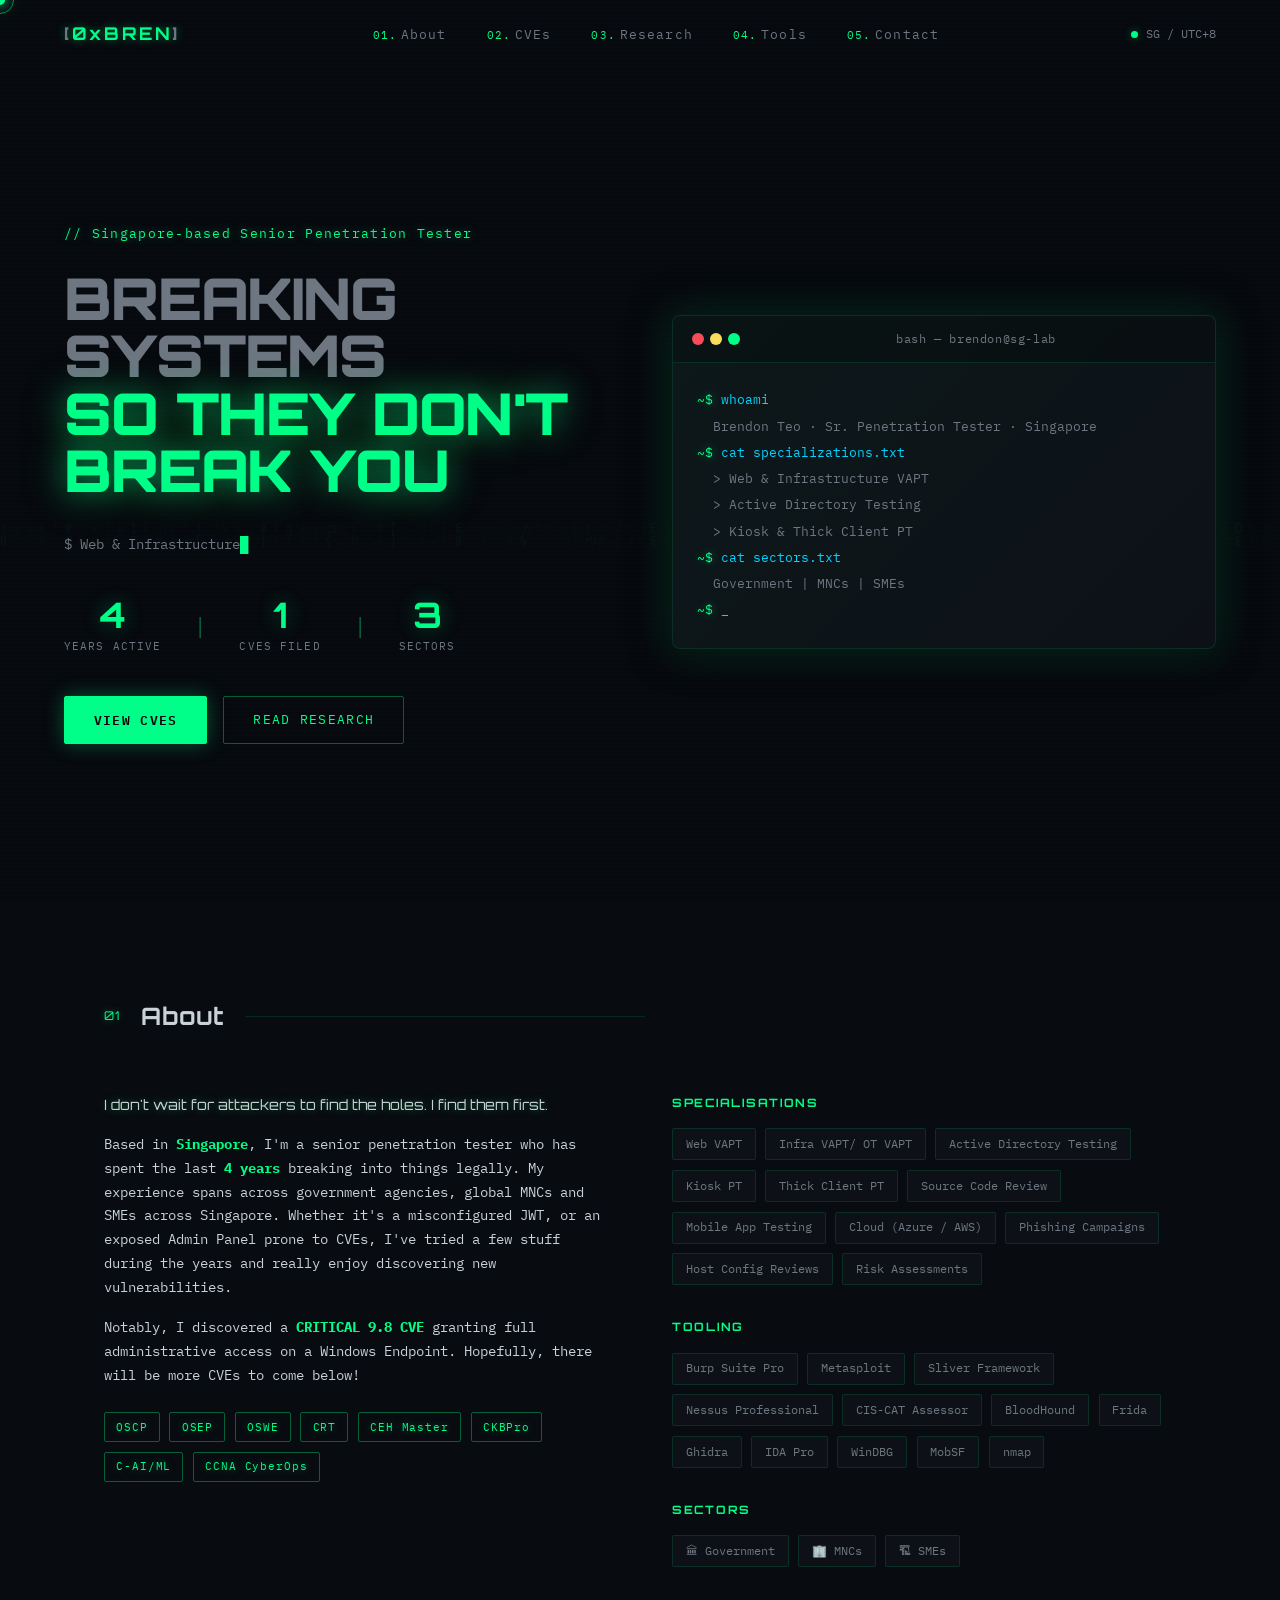
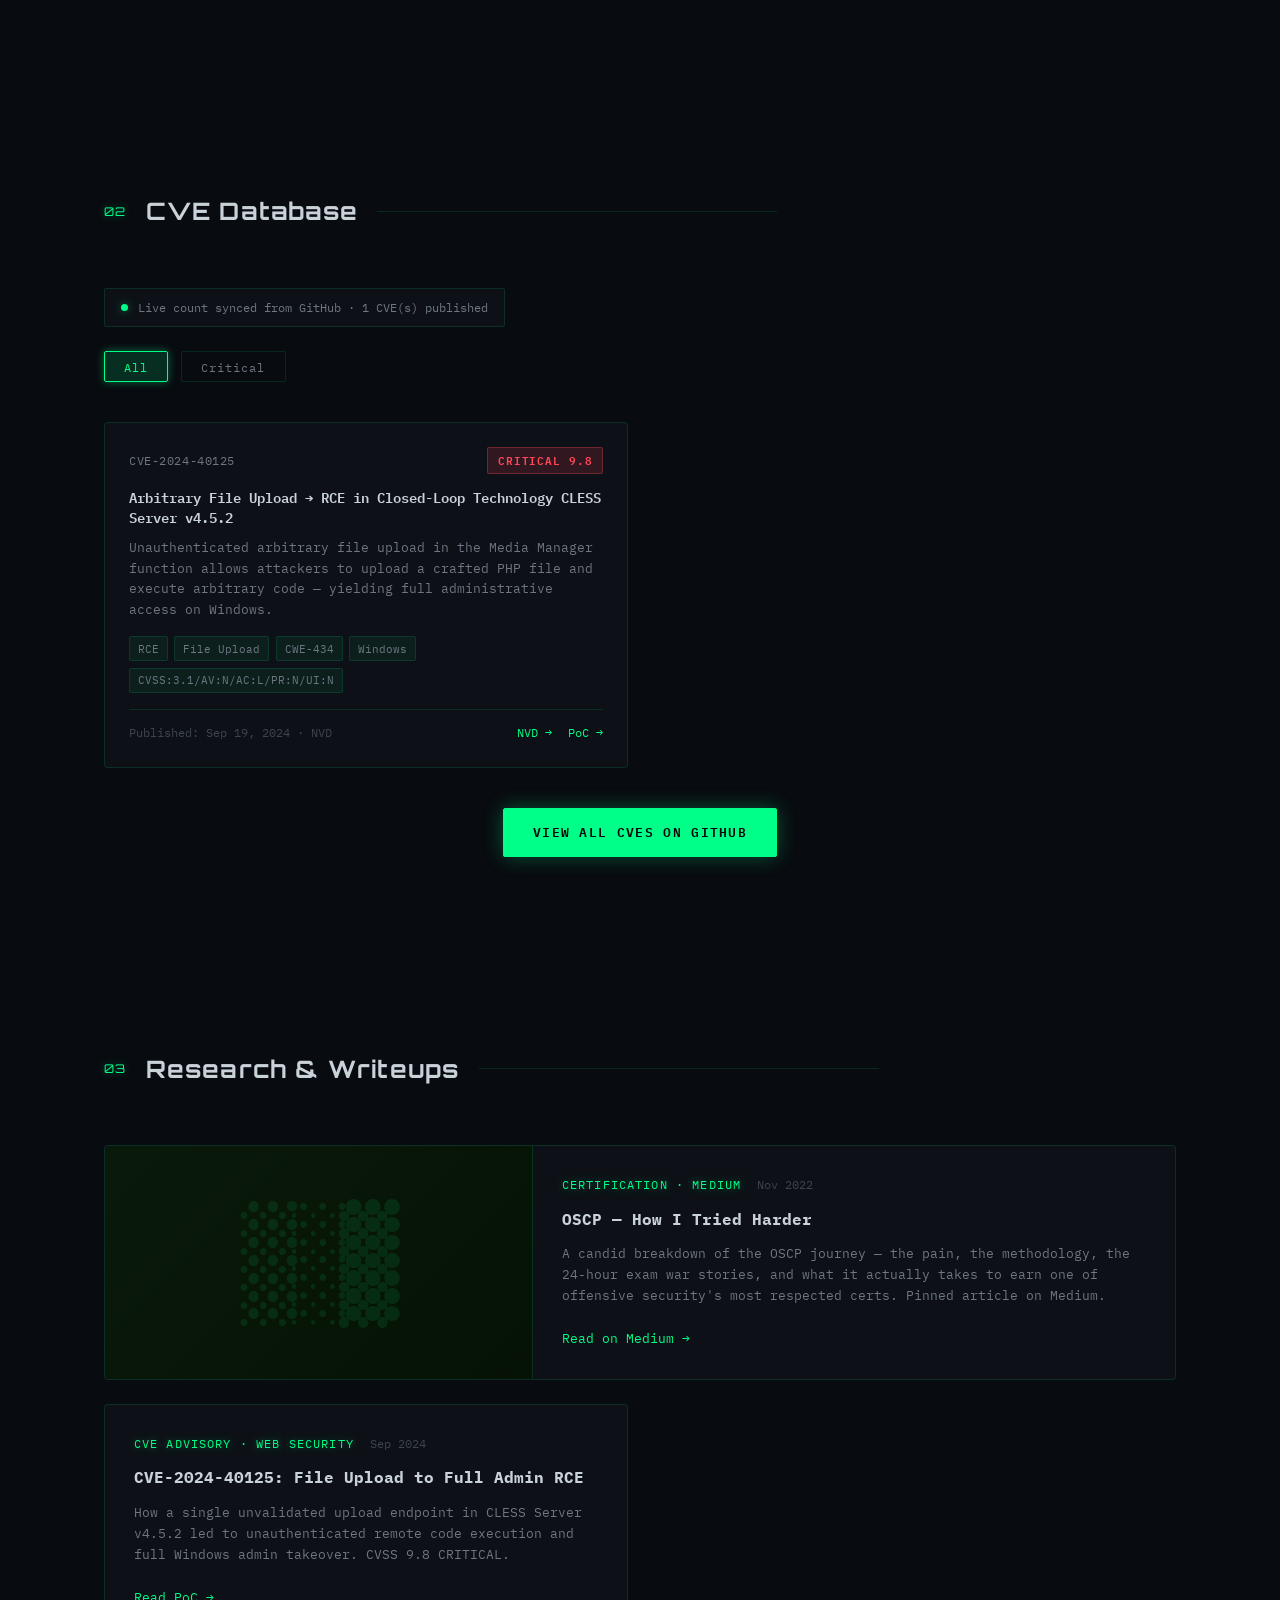
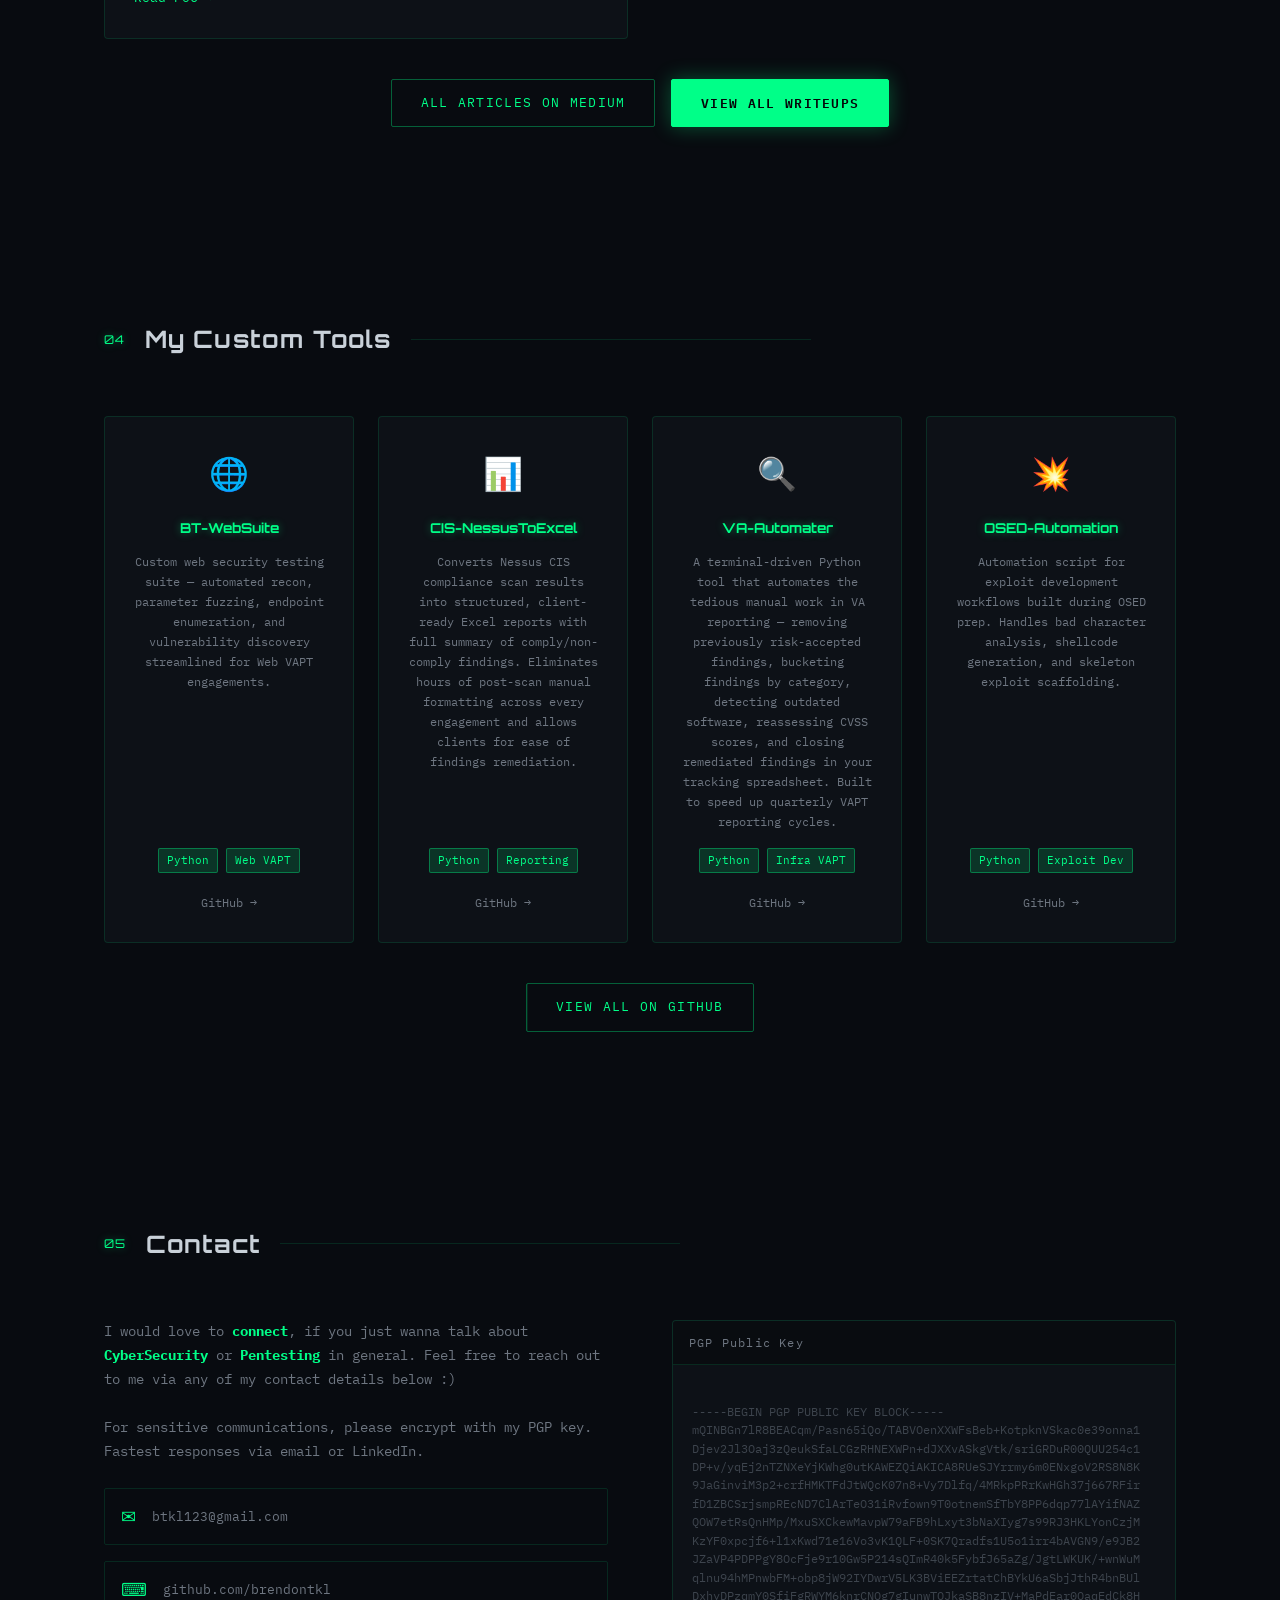
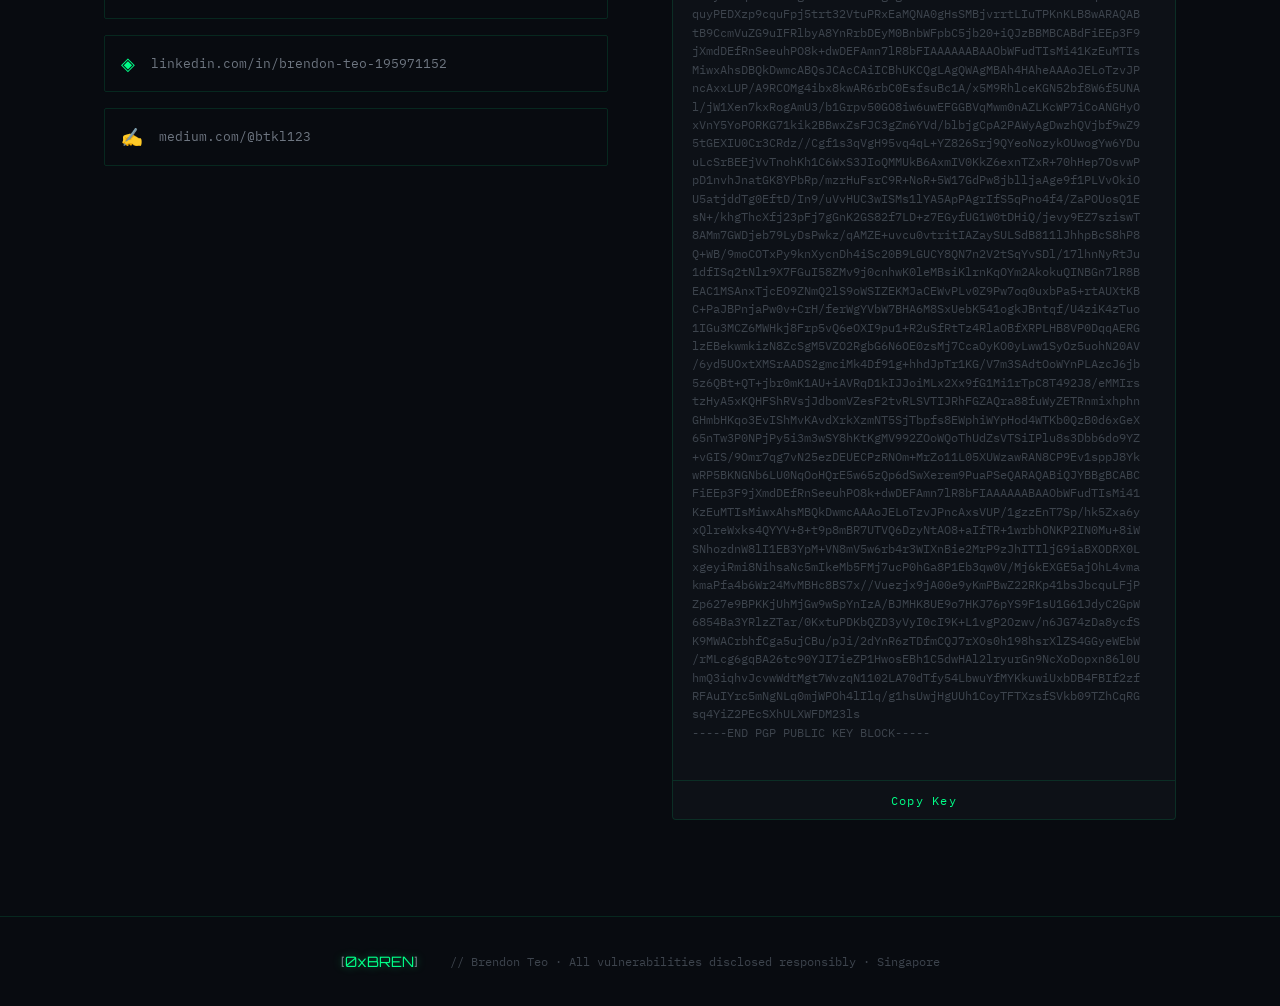
==== commit c62d8c8b: "Pushed public key" ====
--- a/index.html
+++ b/index.html
@@ -344,7 +344,55 @@
         <div class="pgp-header">PGP Public Key</div>
         <div class="pgp-content">
 -----BEGIN PGP PUBLIC KEY BLOCK-----
-[Replace with your actual PGP public key]
+mQINBGn7lR8BEACqm/Pasn65iQo/TABVOenXXWFsBeb+KotpknVSkac0e39onna1
+Djev2Jl3Oaj3zQeukSfaLCGzRHNEXWPn+dJXXvASkgVtk/sriGRDuR00QUU254c1
+DP+v/yqEj2nTZNXeYjKWhg0utKAWEZQiAKICA8RUeSJYrrmy6m0ENxgoV2RS8N8K
+9JaGinviM3p2+crfHMKTFdJtWQcK07n8+Vy7Dlfq/4MRkpPRrKwHGh37j667RFir
+fD1ZBCSrjsmpREcND7ClArTeO31iRvfown9T0otnemSfTbY8PP6dqp77lAYifNAZ
+QOW7etRsQnHMp/MxuSXCkewMavpW79aFB9hLxyt3bNaXIyg7s99RJ3HKLYonCzjM
+KzYF0xpcjf6+l1xKwd71e16Vo3vK1QLF+0SK7Qradfs1U5o1irr4bAVGN9/e9JB2
+JZaVP4PDPPgY8OcFje9r10Gw5P214sQImR40k5FybfJ65aZg/JgtLWKUK/+wnWuM
+qlnu94hMPnwbFM+obp8jW92IYDwrV5LK3BViEEZrtatChBYkU6aSbjJthR4bnBUl
+DxhyDPzqmY0SfiFgRWYM6knrCNOg7gIunwTOJkaSB8nzIV+MaPdEar0OaqEdCk8H
+quyPEDXzp9cquFpj5trt32VtuPRxEaMQNA0gHsSMBjvrrtLIuTPKnKLB8wARAQAB
+tB9CcmVuZG9uIFRlbyA8YnRrbDEyM0BnbWFpbC5jb20+iQJzBBMBCABdFiEEp3F9
+jXmdDEfRnSeeuhPO8k+dwDEFAmn7lR8bFIAAAAAABAAObWFudTIsMi41KzEuMTIs
+MiwxAhsDBQkDwmcABQsJCAcCAiICBhUKCQgLAgQWAgMBAh4HAheAAAoJELoTzvJP
+ncAxxLUP/A9RCOMg4ibx8kwAR6rbC0EsfsuBc1A/x5M9RhlceKGN52bf8W6f5UNA
+l/jW1Xen7kxRogAmU3/b1Grpv50GO8iw6uwEFGGBVqMwm0nAZLKcWP7iCoANGHyO
+xVnY5YoPORKG71kik2BBwxZsFJC3gZm6YVd/blbjgCpA2PAWyAgDwzhQVjbf9wZ9
+5tGEXIU0Cr3CRdz//Cgf1s3qVgH95vq4qL+YZ826Srj9QYeoNozykOUwogYw6YDu
+uLcSrBEEjVvTnohKh1C6WxS3JIoQMMUkB6AxmIV0KkZ6exnTZxR+70hHep7OsvwP
+pD1nvhJnatGK8YPbRp/mzrHuFsrC9R+NoR+5W17GdPw8jblljaAge9f1PLVvOkiO
+U5atjddTg0EftD/In9/uVvHUC3wISMs1lYA5ApPAgrIfS5qPno4f4/ZaPOUosQ1E
+sN+/khgThcXfj23pFj7gGnK2GS82f7LD+z7EGyfUG1W0tDHiQ/jevy9EZ7sziswT
+8AMm7GWDjeb79LyDsPwkz/qAMZE+uvcu0vtritIAZaySULSdB811lJhhpBcS8hP8
+Q+WB/9moCOTxPy9knXycnDh4iSc20B9LGUCY8QN7n2V2tSqYvSDl/17lhnNyRtJu
+1dfISq2tNlr9X7FGuI58ZMv9j0cnhwK0leMBsiKlrnKqOYm2AkokuQINBGn7lR8B
+EAC1MSAnxTjcEO9ZNmQ2lS9oWSIZEKMJaCEWvPLv0Z9Pw7oq0uxbPa5+rtAUXtKB
+C+PaJBPnjaPw0v+CrH/ferWgYVbW7BHA6M8SxUebK541ogkJBntqf/U4ziK4zTuo
+1IGu3MCZ6MWHkj8Frp5vQ6eOXI9pu1+R2uSfRtTz4RlaOBfXRPLHB8VP0DqqAERG
+lzEBekwmkizN8ZcSgM5VZO2RgbG6N6OE0zsMj7CcaOyKO0yLww1SyOz5uohN20AV
+/6yd5UOxtXMSrAADS2gmciMk4Df91g+hhdJpTr1KG/V7m3SAdtOoWYnPLAzcJ6jb
+5z6QBt+QT+jbr0mK1AU+iAVRqD1kIJJoiMLx2Xx9fG1Mi1rTpC8T492J8/eMMIrs
+tzHyA5xKQHFShRVsjJdbomVZesF2tvRLSVTIJRhFGZAQra88fuWyZETRnmixhphn
+GHmbHKqo3EvIShMvKAvdXrkXzmNT5SjTbpfs8EWphiWYpHod4WTKb0QzB0d6xGeX
+65nTw3P0NPjPy5i3m3wSY8hKtKgMV992ZOoWQoThUdZsVTSiIPlu8s3Dbb6do9YZ
++vGIS/9Omr7qg7vN25ezDEUECPzRNOm+MrZo11L05XUWzawRAN8CP9Ev1sppJ8Yk
+wRP5BKNGNb6LU0NqOoHQrE5w65zQp6dSwXerem9PuaPSeQARAQABiQJYBBgBCABC
+FiEEp3F9jXmdDEfRnSeeuhPO8k+dwDEFAmn7lR8bFIAAAAAABAAObWFudTIsMi41
+KzEuMTIsMiwxAhsMBQkDwmcAAAoJELoTzvJPncAxsVUP/1gzzEnT7Sp/hk5Zxa6y
+xQlreWxks4QYYV+8+t9p8mBR7UTVQ6DzyNtAO8+aIfTR+1wrbhONKP2IN0Mu+8iW
+SNhozdnW8lI1EB3YpM+VN8mV5w6rb4r3WIXnBie2MrP9zJhITIljG9iaBXODRX0L
+xgeyiRmi8NihsaNc5mIkeMb5FMj7ucP0hGa8P1Eb3qw0V/Mj6kEXGE5ajOhL4vma
+kmaPfa4b6Wr24MvMBHc8BS7x//Vuezjx9jA00e9yKmPBwZ22RKp41bsJbcquLFjP
+Zp627e9BPKKjUhMjGw9wSpYnIzA/BJMHK8UE9o7HKJ76pYS9F1sU1G61JdyC2GpW
+6854Ba3YRlzZTar/0KxtuPDKbQZD3yVyI0cI9K+L1vgP2Ozwv/n6JG74zDa8ycfS
+K9MWACrbhfCga5ujCBu/pJi/2dYnR6zTDfmCQJ7rXOs0h198hsrXlZS4GGyeWEbW
+/rMLcg6gqBA26tc90YJI7ieZP1HwosEBh1C5dwHAl2lryurGn9NcXoDopxn86l0U
+hmQ3iqhvJcvwWdtMgt7WvzqN1102LA70dTfy54LbwuYfMYKkuwiUxbDB4FBIf2zf
+RFAuIYrc5mNgNLq0mjWPOh4lIlq/g1hsUwjHgUUh1CoyTFTXzsfSVkb09TZhCqRG
+sq4YiZ2PEcSXhULXWFDM23ls
 -----END PGP PUBLIC KEY BLOCK-----
         </div>
         <button class="pgp-copy" onclick="copyPGP()">Copy Key</button>
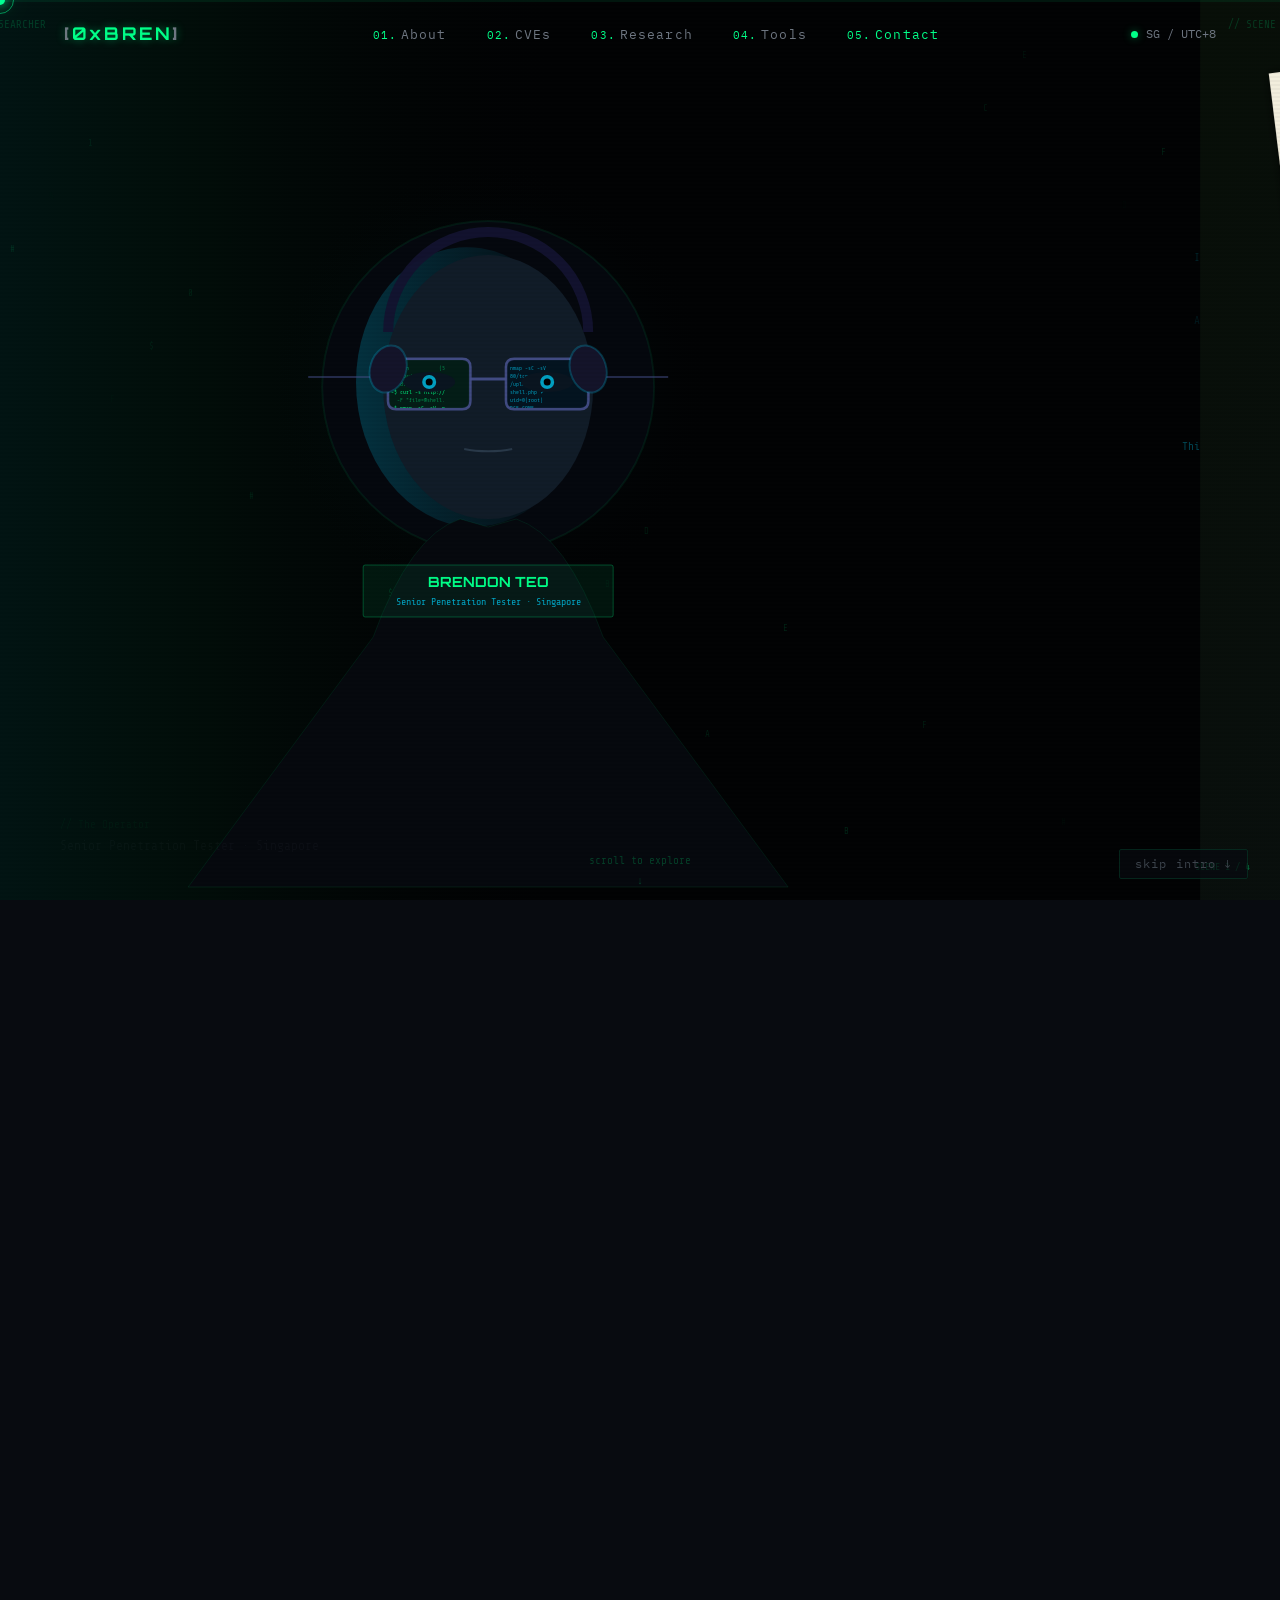
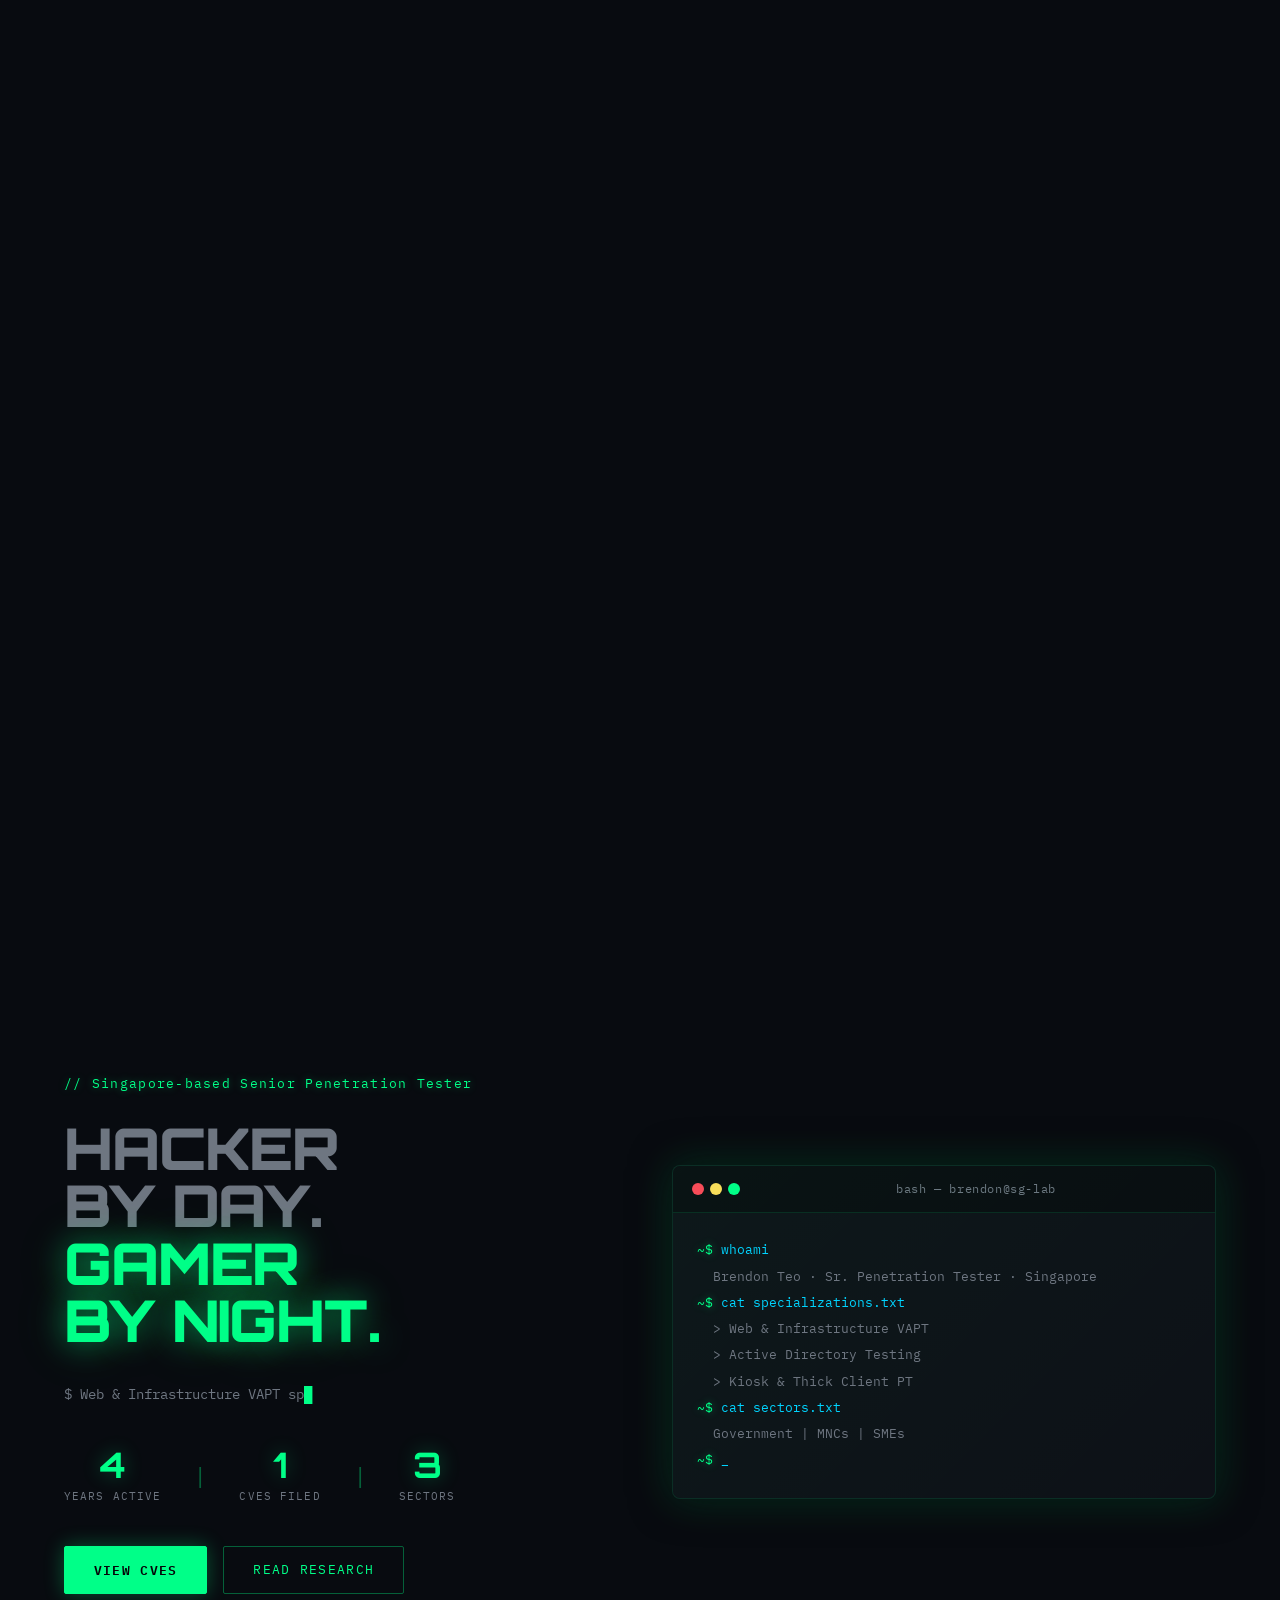
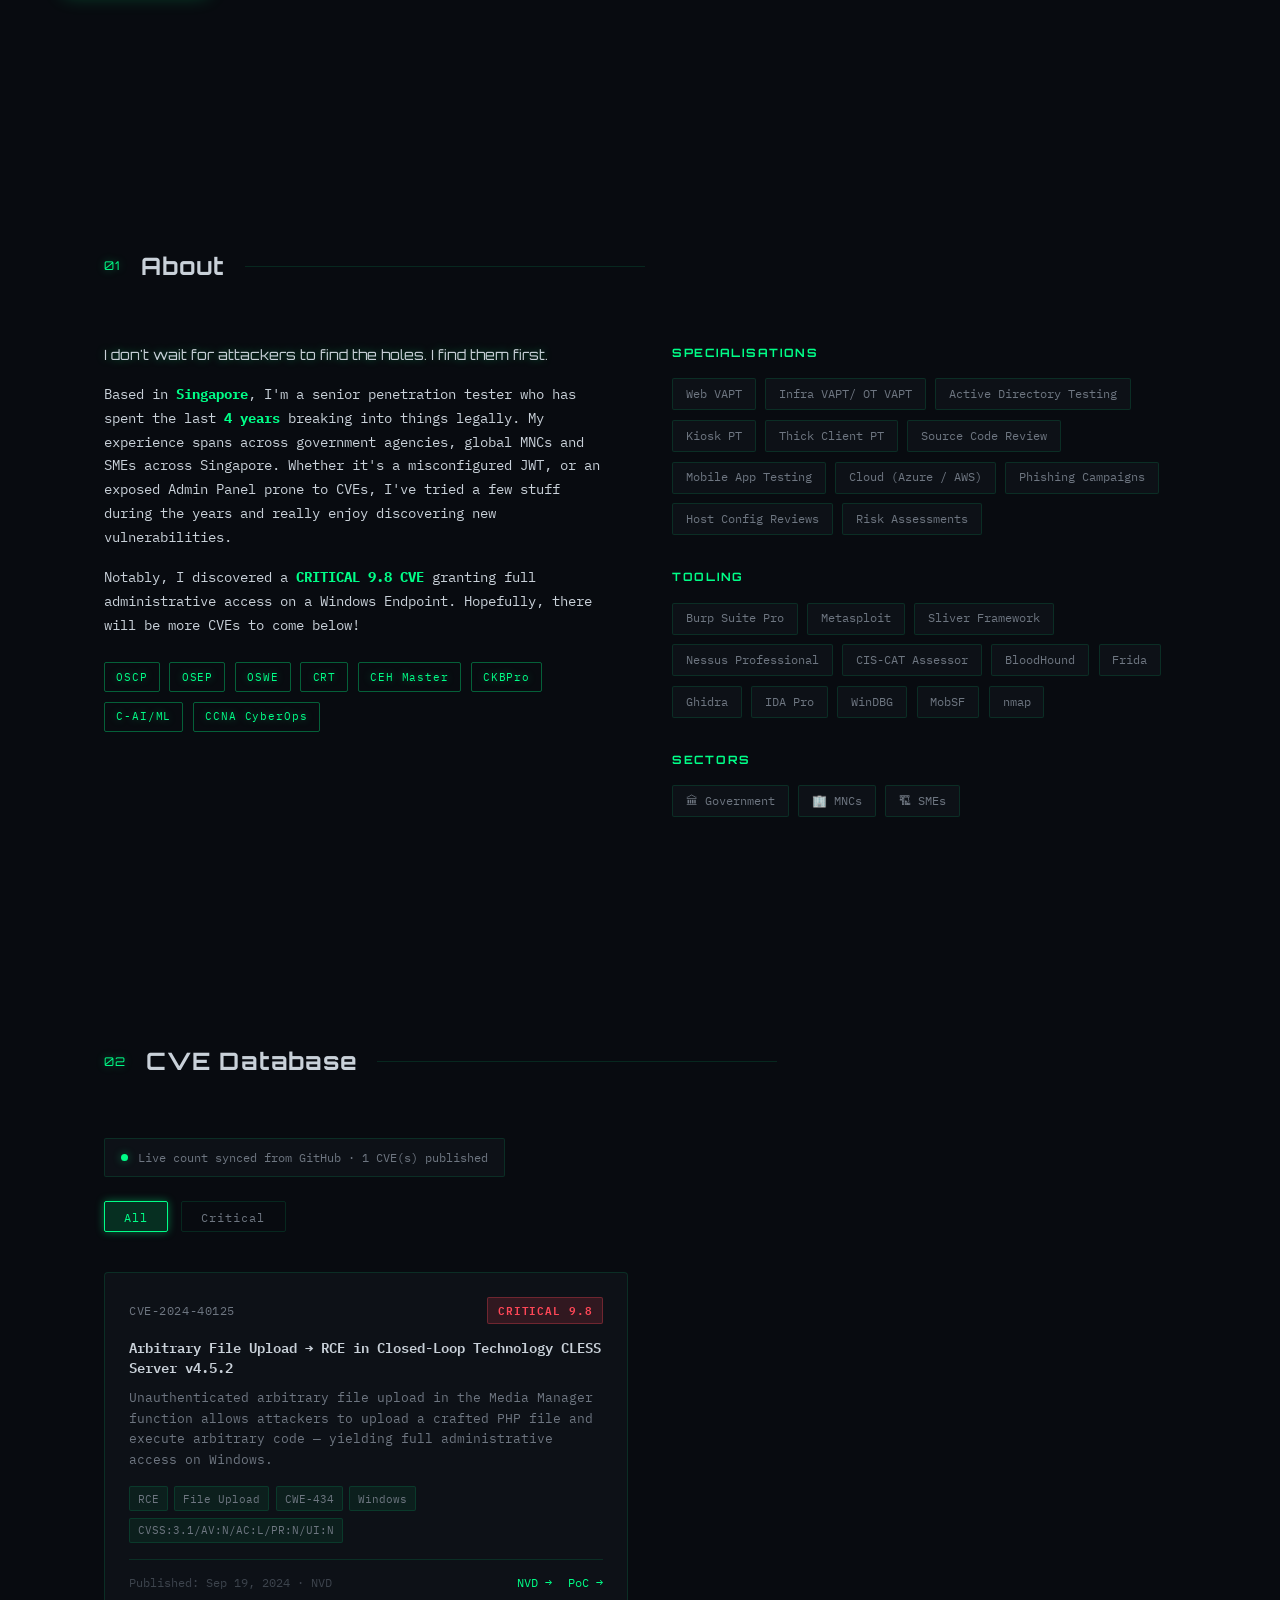
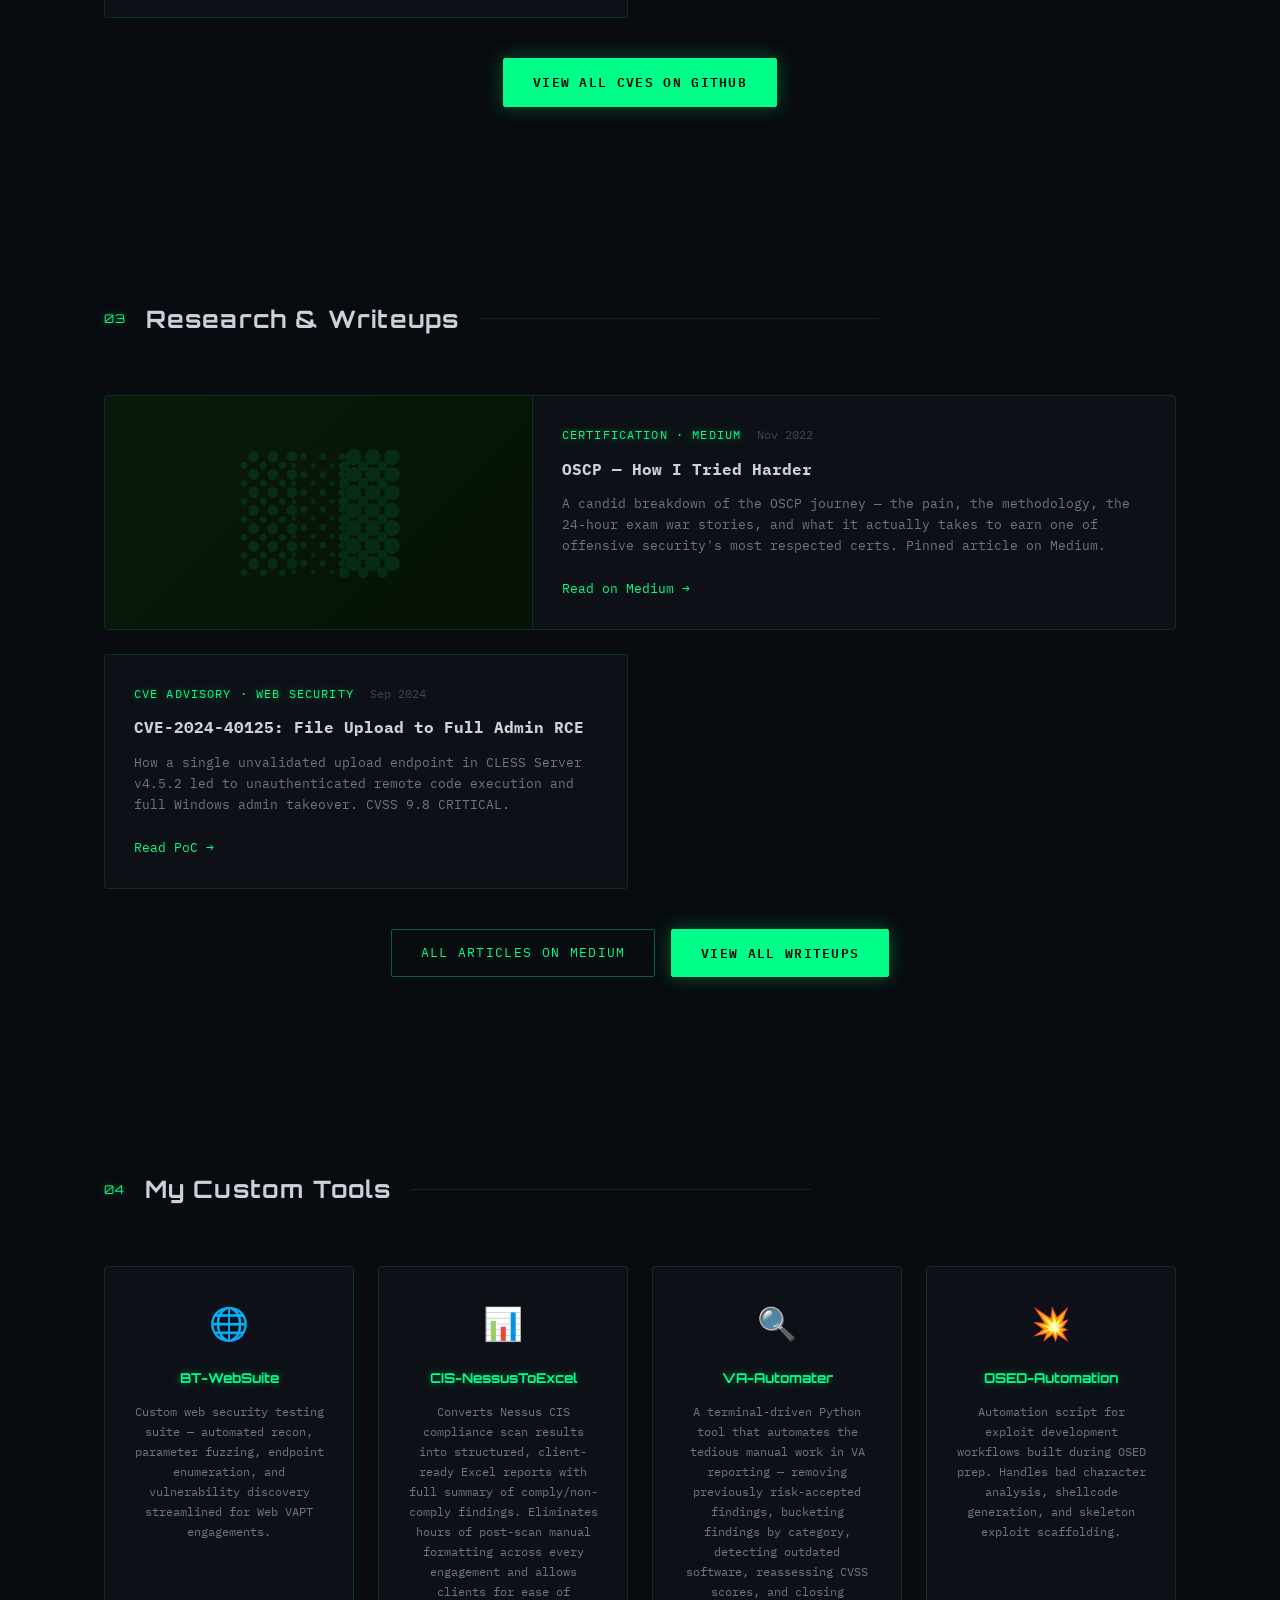
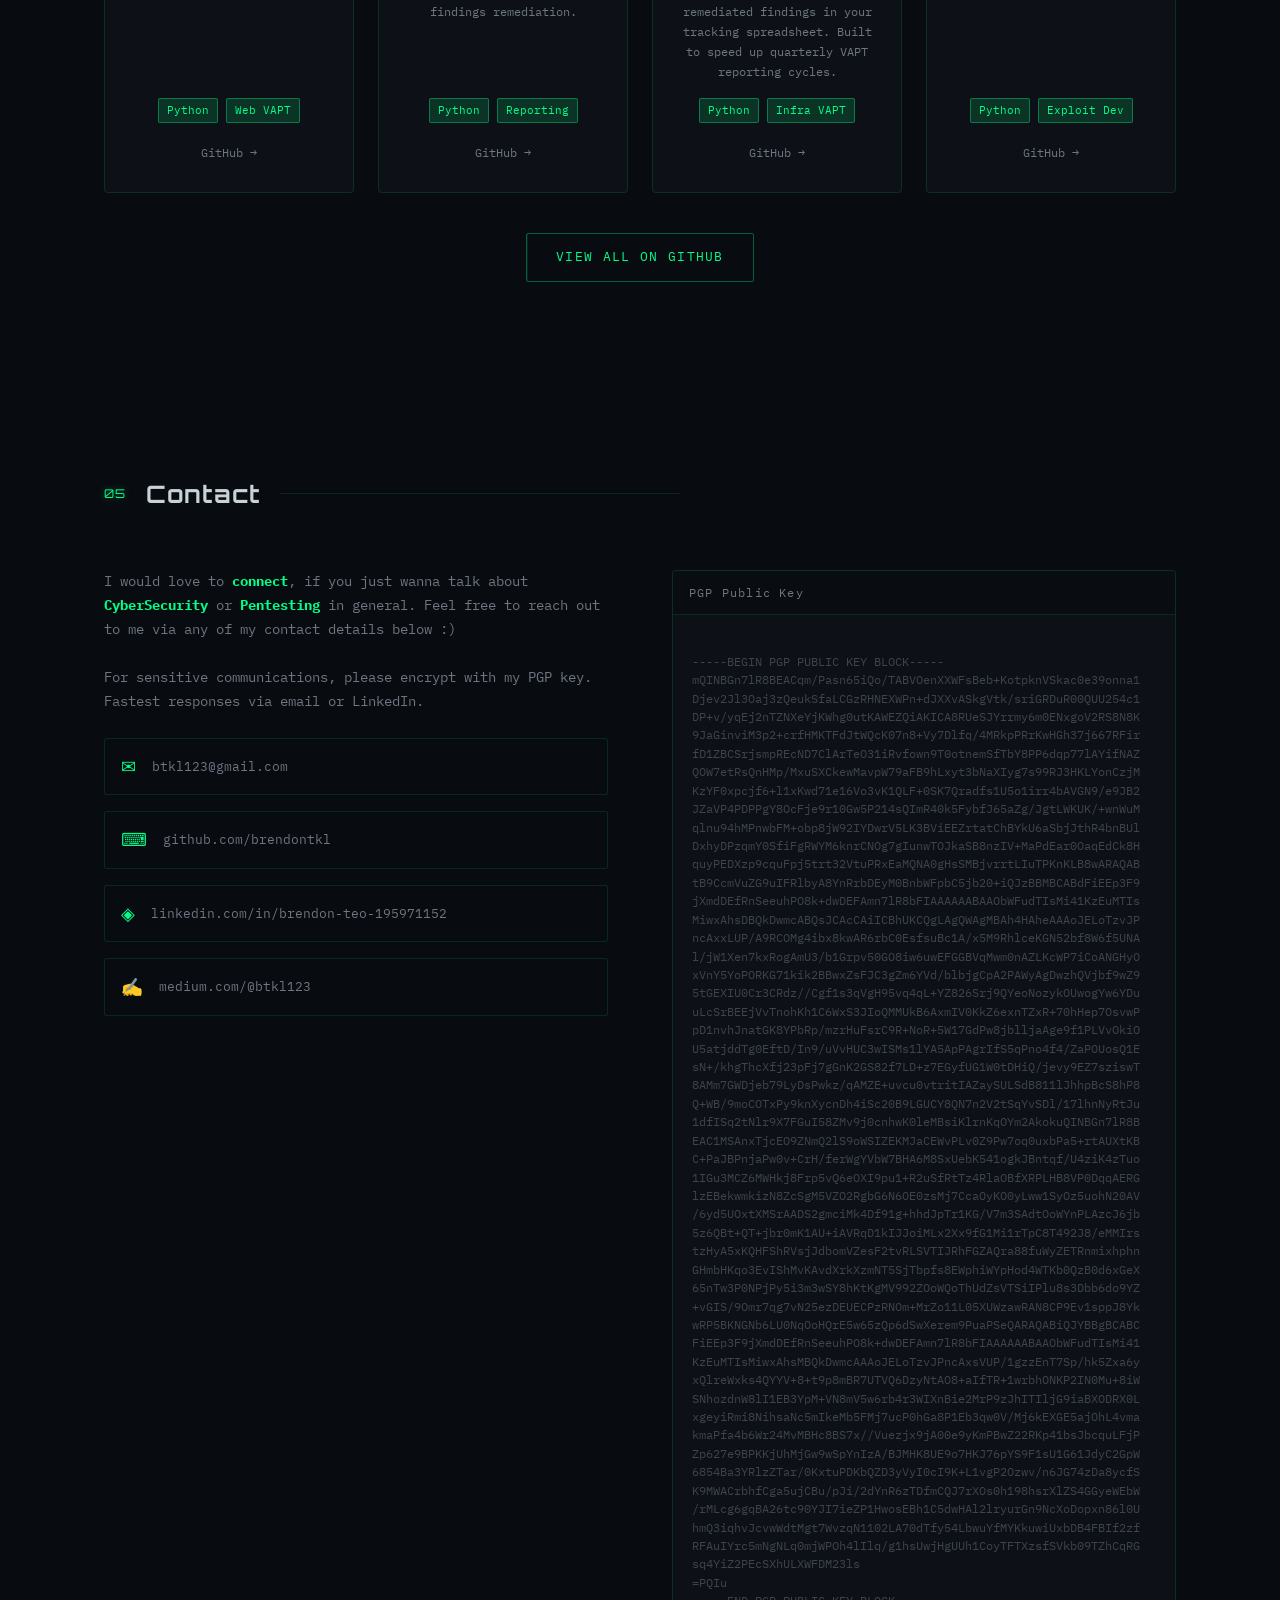
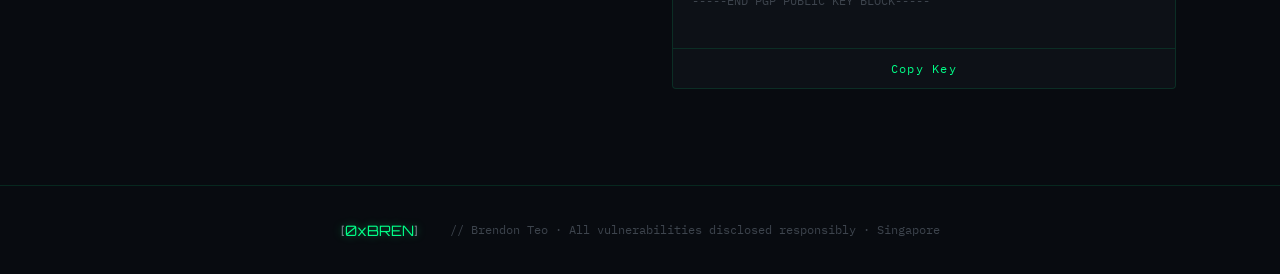
==== commit 68106c8e: "Add files via upload" ====
--- a/index.html
+++ b/index.html
@@ -15,6 +15,16 @@
   <div class="cursor" id="cursor"></div>
   <div class="cursor-trail" id="cursor-trail"></div>
 
+  <!-- ─── CINEMATIC SCENE (scroll to pan through 4 shots) ─── -->
+  <div class="scene-scroll-area" id="scene-area">
+    <div class="scene-sticky">
+      <canvas id="hacker-scene"></canvas>
+      <div class="scene-skip">
+        <a href="#about" class="scene-skip-btn">skip intro ↓</a>
+      </div>
+    </div>
+  </div>
+
   <!-- NAV -->
   <nav class="nav" id="nav">
     <div class="nav-logo">
@@ -40,10 +50,10 @@
         <span class="tag-line">// Singapore-based Senior Penetration Tester</span>
       </div>
       <h1 class="hero-title animate-in" data-delay="1">
-        <span class="title-line">BREAKING</span>
-        <span class="title-line">SYSTEMS</span>
-        <span class="title-line accent">SO THEY DON'T</span>
-        <span class="title-line accent">BREAK YOU</span>
+        <span class="title-line">HACKER</span>
+        <span class="title-line">BY DAY.</span>
+        <span class="title-line accent">GAMER</span>
+        <span class="title-line accent">BY NIGHT.</span>
       </h1>
       <div class="hero-sub animate-in" data-delay="2">
         <div class="typewriter" id="typewriter"></div>
@@ -393,6 +403,7 @@
 hmQ3iqhvJcvwWdtMgt7WvzqN1102LA70dTfy54LbwuYfMYKkuwiUxbDB4FBIf2zf
 RFAuIYrc5mNgNLq0mjWPOh4lIlq/g1hsUwjHgUUh1CoyTFTXzsfSVkb09TZhCqRG
 sq4YiZ2PEcSXhULXWFDM23ls
+=PQIu
 -----END PGP PUBLIC KEY BLOCK-----
         </div>
         <button class="pgp-copy" onclick="copyPGP()">Copy Key</button>
@@ -407,6 +418,7 @@
     </div>
   </footer>
 
+  <script src="js/scene.js"></script>
   <script src="js/main.js"></script>
 </body>
 </html>
--- a/css/style.css
+++ b/css/style.css
@@ -3,27 +3,27 @@
    ═══════════════════════════════════════════════ */
 
 :root {
-  --black:       #050508;
-  --bg:          #080b10;
-  --bg-card:     #0d1117;
-  --bg-card2:    #111620;
-  --green:       #00ff88;
-  --green-dim:   #00cc6a;
-  --green-glow:  rgba(0, 255, 136, 0.15);
-  --cyan:        #00d4ff;
-  --red:         #ff4757;
-  --orange:      #ffa502;
-  --yellow:      #ffdd59;
-  --text:        #c9d1d9;
-  --text-dim:    #6e7681;
-  --text-muted:  #3d444d;
-  --border:      rgba(0, 255, 136, 0.12);
+  --black:         #050508;
+  --bg:            #080b10;
+  --bg-card:       #0d1117;
+  --bg-card2:      #111620;
+  --green:         #00ff88;
+  --green-dim:     #00cc6a;
+  --green-glow:    rgba(0, 255, 136, 0.15);
+  --cyan:          #00d4ff;
+  --red:           #ff4757;
+  --orange:        #ffa502;
+  --yellow:        #ffdd59;
+  --text:          #c9d1d9;
+  --text-dim:      #6e7681;
+  --text-muted:    #3d444d;
+  --border:        rgba(0, 255, 136, 0.12);
   --border-bright: rgba(0, 255, 136, 0.35);
-  --font-mono:   'IBM Plex Mono', 'Share Tech Mono', monospace;
-  --font-display:'Orbitron', monospace;
-  --glow-sm:     0 0 8px rgba(0, 255, 136, 0.4);
-  --glow-md:     0 0 20px rgba(0, 255, 136, 0.3);
-  --glow-lg:     0 0 40px rgba(0, 255, 136, 0.2);
+  --font-mono:     'IBM Plex Mono', 'Share Tech Mono', monospace;
+  --font-display:  'Orbitron', monospace;
+  --glow-sm:       0 0 8px rgba(0, 255, 136, 0.4);
+  --glow-md:       0 0 20px rgba(0, 255, 136, 0.3);
+  --glow-lg:       0 0 40px rgba(0, 255, 136, 0.2);
 }
 
 *, *::before, *::after { box-sizing: border-box; margin: 0; padding: 0; }
@@ -38,7 +38,7 @@
   cursor: none;
 }
 
-/* Cursor */
+/* ── Custom Cursor ── */
 .cursor {
   position: fixed; width: 10px; height: 10px;
   background: var(--green); border-radius: 50%;
@@ -56,14 +56,14 @@
   transition: all 0.18s ease; mix-blend-mode: screen;
 }
 
-/* Matrix Canvas */
+/* ── Matrix Canvas ── */
 #matrix-canvas {
   position: fixed; top: 0; left: 0;
   width: 100%; height: 100%;
   z-index: 0; opacity: 0.04; pointer-events: none;
 }
 
-/* Scanlines */
+/* ── Scanlines ── */
 .scanlines {
   position: fixed; top: 0; left: 0;
   width: 100%; height: 100%;
@@ -74,7 +74,49 @@
   pointer-events: none; z-index: 1;
 }
 
-/* Nav */
+/* ── Cinematic Scene ── */
+.scene-scroll-area {
+  position: relative;
+  height: 450vh;
+  z-index: 0;
+}
+.scene-sticky {
+  position: sticky;
+  top: 0;
+  height: 100vh;
+  overflow: hidden;
+  background: #050508;
+}
+#hacker-scene {
+  display: block;
+  width: 100%;
+  height: 100%;
+}
+.scene-skip {
+  position: absolute;
+  bottom: 24px;
+  right: 32px;
+  z-index: 10;
+}
+.scene-skip-btn {
+  font-family: var(--font-mono);
+  font-size: 0.72rem;
+  color: var(--text-muted);
+  text-decoration: none;
+  letter-spacing: 0.1em;
+  border: 1px solid var(--border);
+  padding: 0.4rem 0.9rem;
+  border-radius: 2px;
+  transition: all 0.2s;
+  background: rgba(8,11,16,0.7);
+}
+.scene-skip-btn:hover {
+  color: var(--green);
+  border-color: var(--green);
+  background: var(--green-glow);
+}
+
+/* ── Nav ── */
 .nav {
   position: fixed; top: 0; left: 0; right: 0;
   display: flex; align-items: center;
@@ -119,7 +161,7 @@
   50% { opacity:0.5; transform:scale(0.8); }
 }
 
-/* Hero */
+/* ── Hero ── */
 .hero {
   position: relative; z-index: 2; min-height: 100vh;
   display: grid; grid-template-columns: 1fr 1fr;
@@ -152,7 +194,7 @@
 .stat-divider { color: var(--border-bright); font-size: 1.5rem; }
 .hero-cta { display: flex; gap: 1rem; flex-wrap: wrap; }
 
-/* Buttons */
+/* ── Buttons ── */
 .btn {
   display: inline-block; padding: 0.75rem 1.8rem;
   font-family: var(--font-mono); font-size: 0.82rem;
@@ -177,7 +219,7 @@
 .btn-ghost::before { background: var(--green-glow); }
 .btn-ghost:hover { border-color: var(--green); box-shadow: var(--glow-sm); }
 
-/* Terminal */
+/* ── Terminal ── */
 .hero-terminal {
   background: var(--bg-card); border: 1px solid var(--border);
   border-radius: 8px; overflow: hidden;
@@ -207,7 +249,7 @@
 .output { color: var(--text-dim); padding-left: 1rem; }
 .blink { animation: blink-cursor 1s step-end infinite; }
 
-/* Animations */
+/* ── Animations ── */
 .animate-in { opacity: 0; transform: translateY(24px); }
 .animate-in.visible { animation: slide-up 0.7s ease forwards; }
 @keyframes slide-up { to { opacity: 1; transform: translateY(0); } }
@@ -217,7 +259,7 @@
 }
 .reveal.visible { opacity: 1; transform: translateY(0); }
 
-/* Sections */
+/* ── Sections ── */
 .section {
   position: relative; z-index: 2;
   max-width: 1200px; margin: 0 auto;
@@ -228,7 +270,7 @@
 .section-title { font-family: var(--font-display); font-size: 1.5rem; font-weight: 700; color: var(--text); letter-spacing: 0.05em; white-space: nowrap; }
 .section-line { flex: 1; height: 1px; background: var(--border); max-width: 400px; }
 
-/* About */
+/* ── About ── */
 .about-grid { display: grid; grid-template-columns: 1fr 1fr; gap: 4rem; align-items: start; }
 .about-intro { font-family: var(--font-display); font-size: 1.05rem; color: var(--green); margin-bottom: 1.5rem; text-shadow: var(--glow-sm); }
 .about-text p { margin-bottom: 1rem; color: var(--text); font-size: 0.88rem; }
@@ -249,20 +291,17 @@
 }
 .skill-tag:hover { border-color: var(--green); color: var(--green); box-shadow: var(--glow-sm); }
 
-/* CVE Live Badge */
+/* ── CVE Live Badge ── */
 .cve-live-badge {
   display: flex; align-items: center; gap: 0.6rem;
   font-size: 0.78rem; color: var(--text-dim);
-  margin-bottom: 1.5rem;
-  padding: 0.5rem 1rem;
-  background: var(--bg-card);
-  border: 1px solid var(--border);
-  border-radius: 2px;
-  width: fit-content;
+  margin-bottom: 1.5rem; padding: 0.5rem 1rem;
+  background: var(--bg-card); border: 1px solid var(--border);
+  border-radius: 2px; width: fit-content;
 }
 .cve-live-badge .status-dot { flex-shrink: 0; }
 
-/* CVEs */
+/* ── CVEs ── */
 .cve-filter { display: flex; gap: 0.8rem; margin-bottom: 2.5rem; flex-wrap: wrap; }
 .filter-btn {
   padding: 0.4rem 1.2rem; background: transparent;
@@ -307,7 +346,7 @@
 .cve-link:hover { text-shadow: var(--glow-sm); }
 .cve-cta { text-align: center; margin-top: 2.5rem; display: flex; gap: 1rem; justify-content: center; flex-wrap: wrap; }
 
-/* Research */
+/* ── Research ── */
 .research-grid { display: grid; grid-template-columns: 1fr 1fr; gap: 1.5rem; }
 .post-card { background: var(--bg-card); border: 1px solid var(--border); border-radius: 4px; overflow: hidden; transition: all 0.3s ease; }
 .post-card:hover { border-color: var(--border-bright); transform: translateY(-4px); box-shadow: 0 12px 40px rgba(0,0,0,0.4); }
@@ -315,9 +354,8 @@
 .post-img-placeholder {
   background: linear-gradient(135deg, #0a1a0a, #051205);
   display: flex; align-items: center; justify-content: center;
-  min-height: 200px; font-size: 4rem;
-  color: rgba(0,255,136,0.1); border-right: 1px solid var(--border);
-  position: relative; overflow: hidden;
+  min-height: 200px; font-size: 4rem; color: rgba(0,255,136,0.1);
+  border-right: 1px solid var(--border); position: relative; overflow: hidden;
 }
 .post-glitch { animation: glitch 3s infinite; font-size: 6rem; letter-spacing: -0.5rem; }
 @keyframes glitch {
@@ -335,7 +373,7 @@
 .post-read { font-size: 0.8rem; color: var(--green); text-decoration: none; transition: text-shadow 0.2s; }
 .post-read:hover { text-shadow: var(--glow-sm); }
 
-/* Tools — 4 column grid */
+/* ── Tools — 4 column ── */
 .tools-grid { display: grid; grid-template-columns: repeat(4, 1fr); gap: 1.5rem; }
 .tool-card {
   background: var(--bg-card); border: 1px solid var(--border);
@@ -352,7 +390,7 @@
 .tool-link { font-size: 0.78rem; color: var(--text-dim); text-decoration: none; transition: color 0.2s; }
 .tool-link:hover { color: var(--green); }
 
-/* Contact */
+/* ── Contact ── */
 .contact-content { display: grid; grid-template-columns: 1fr 1fr; gap: 4rem; align-items: start; }
 .contact-intro { font-size: 1rem; margin-bottom: 1rem; color: var(--text); }
 .contact-intro strong { color: var(--green); }
@@ -372,12 +410,12 @@
 .pgp-copy { width: 100%; padding: 0.7rem; background: transparent; border: none; border-top: 1px solid var(--border); color: var(--green); font-family: var(--font-mono); font-size: 0.78rem; letter-spacing: 0.1em; cursor: pointer; transition: background 0.2s; }
 .pgp-copy:hover { background: var(--green-glow); }
 
-/* Footer */
+/* ── Footer ── */
 .footer { position: relative; z-index: 2; border-top: 1px solid var(--border); padding: 2rem 4rem; text-align: center; }
 .footer-content { display: flex; align-items: center; justify-content: center; gap: 2rem; font-size: 0.78rem; color: var(--text-muted); flex-wrap: wrap; }
 .footer-logo { font-family: var(--font-display); color: var(--green); text-shadow: var(--glow-sm); font-size: 0.9rem; }
 
-/* Responsive */
+/* ── Responsive ── */
 @media (max-width: 1100px) {
   .tools-grid { grid-template-columns: repeat(2, 1fr); }
 }
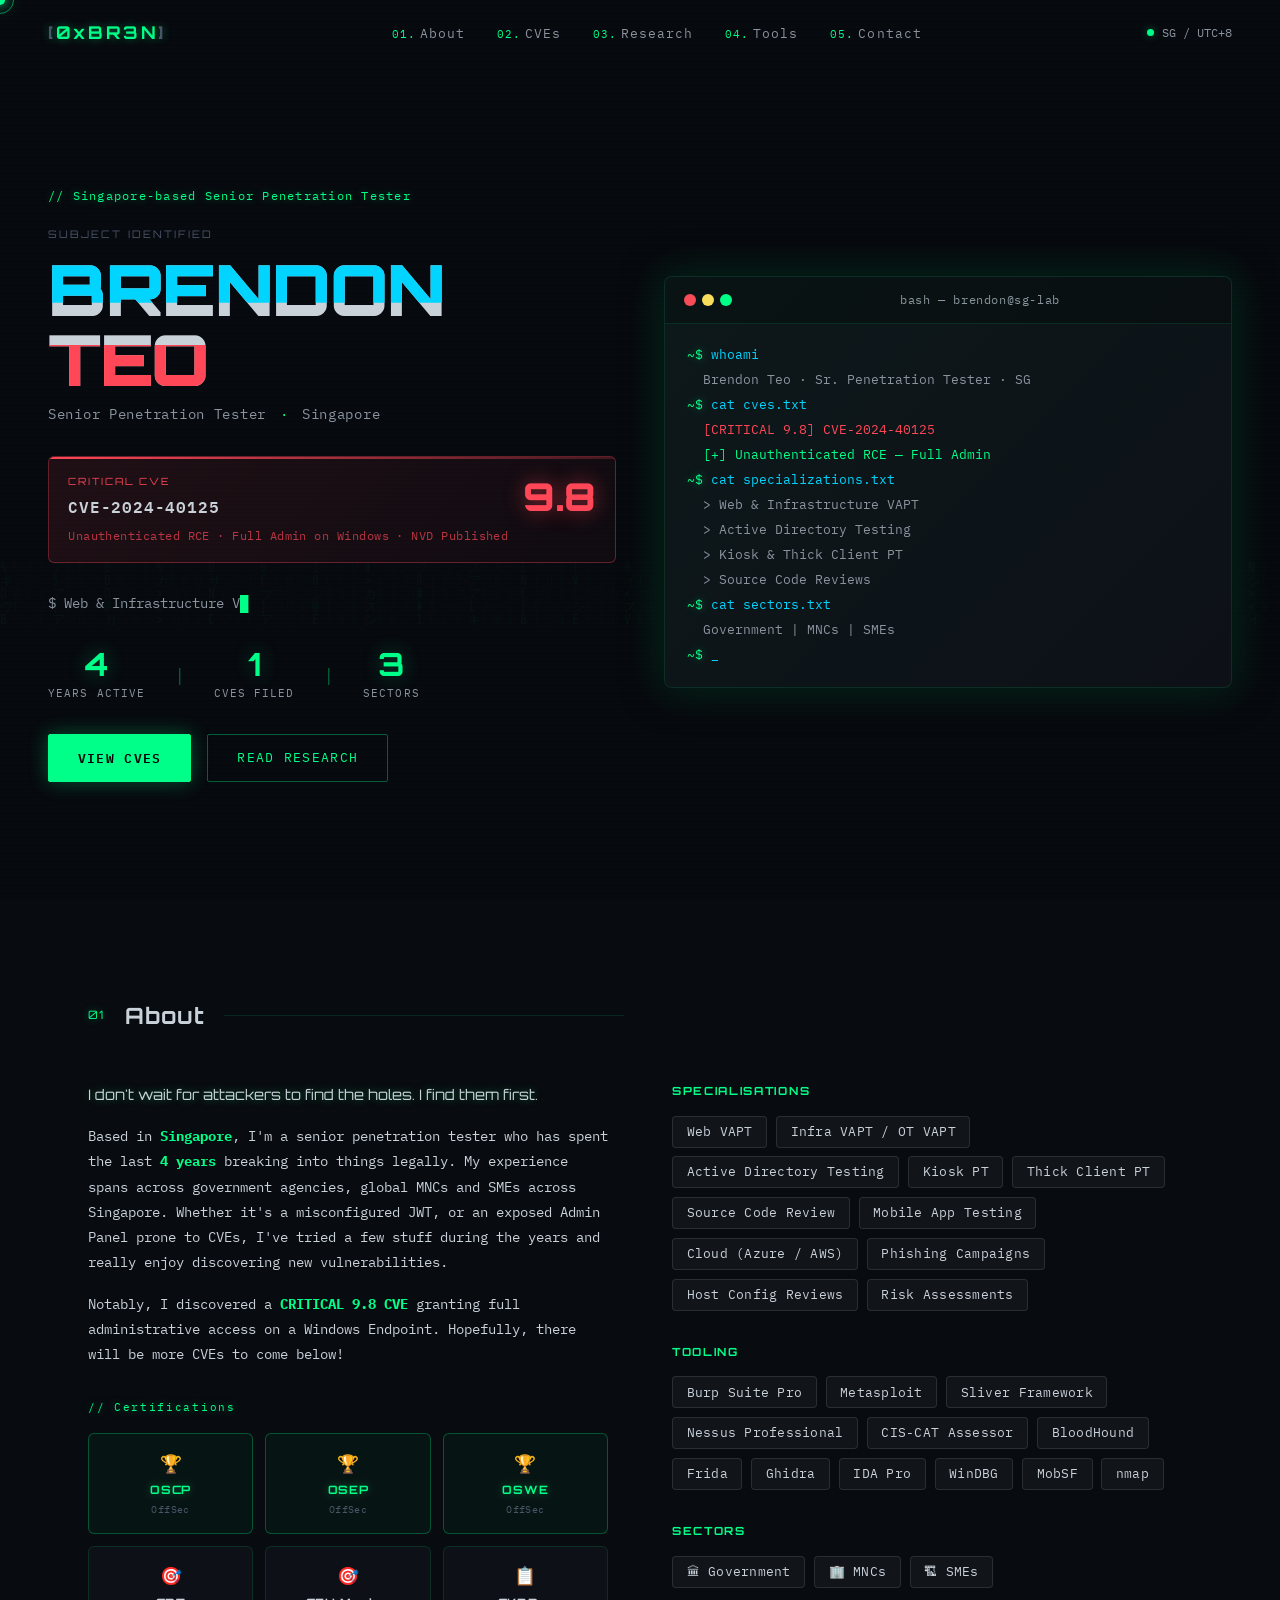
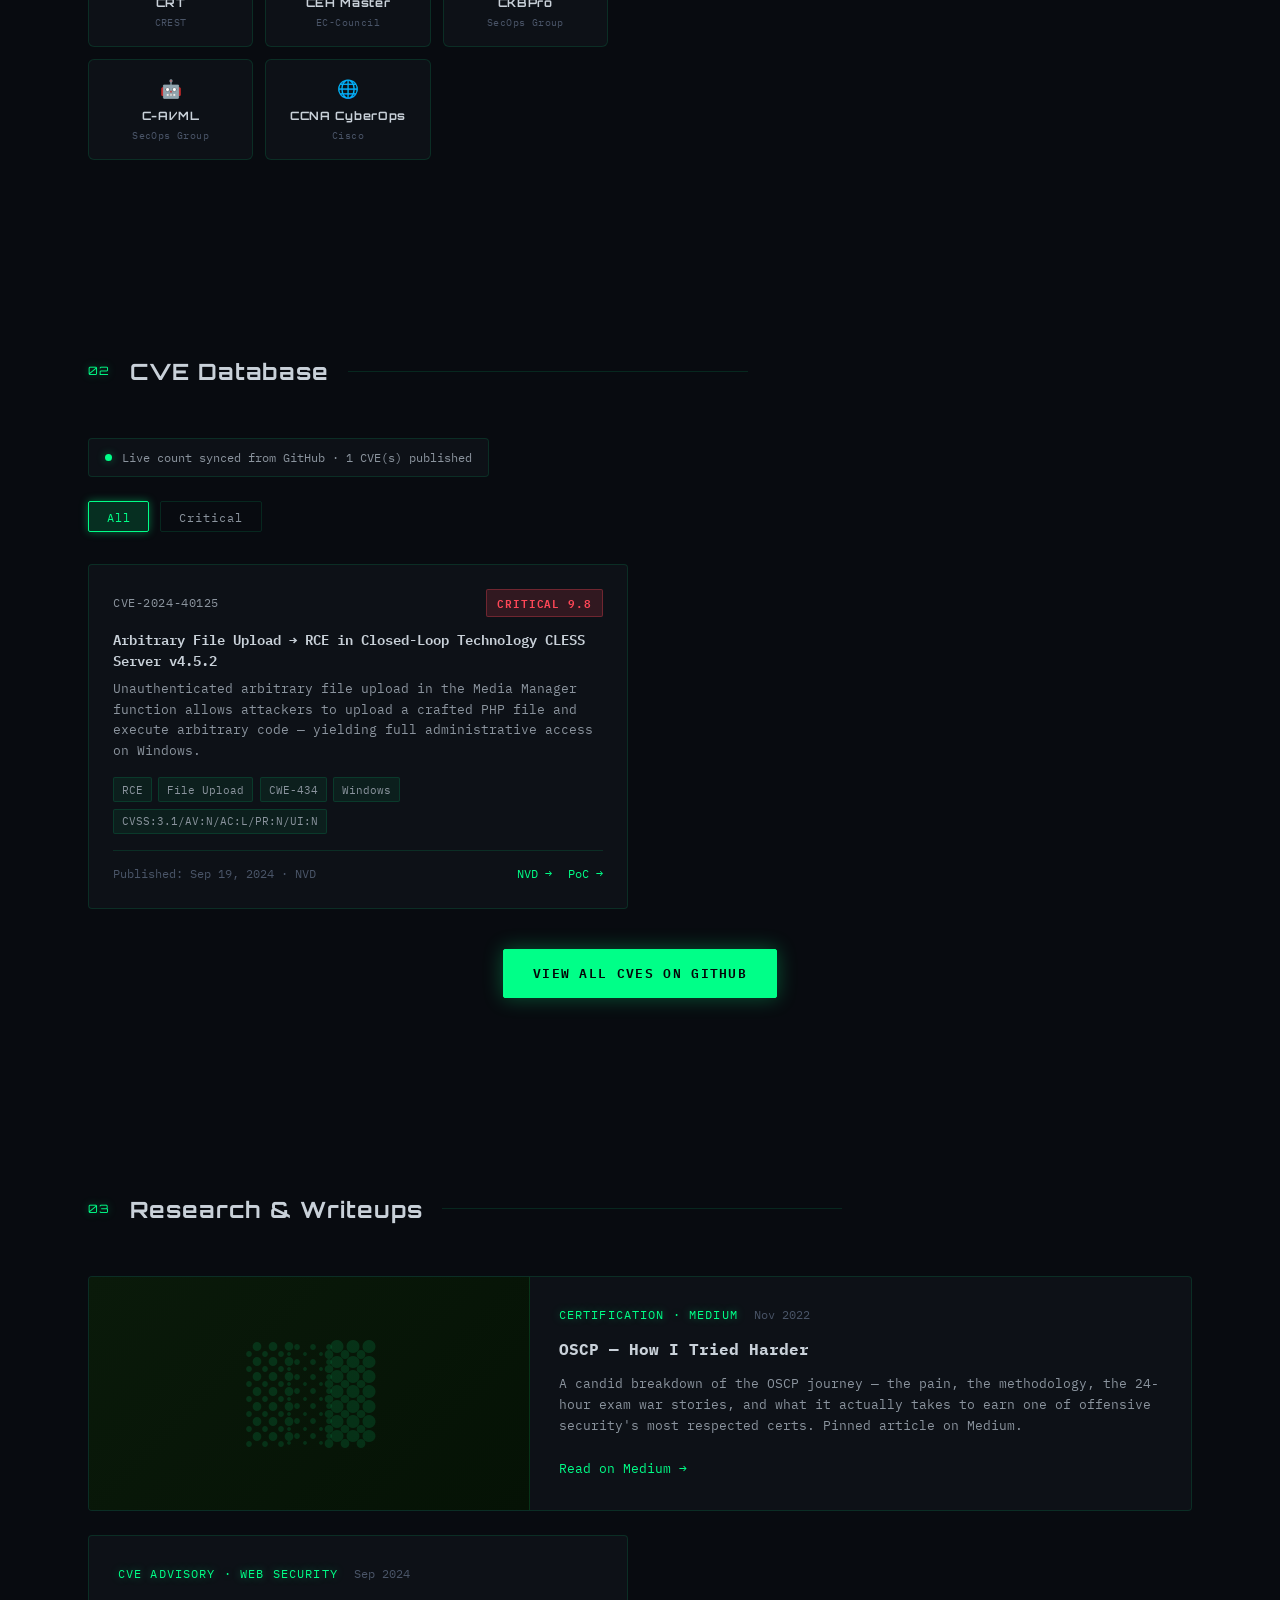
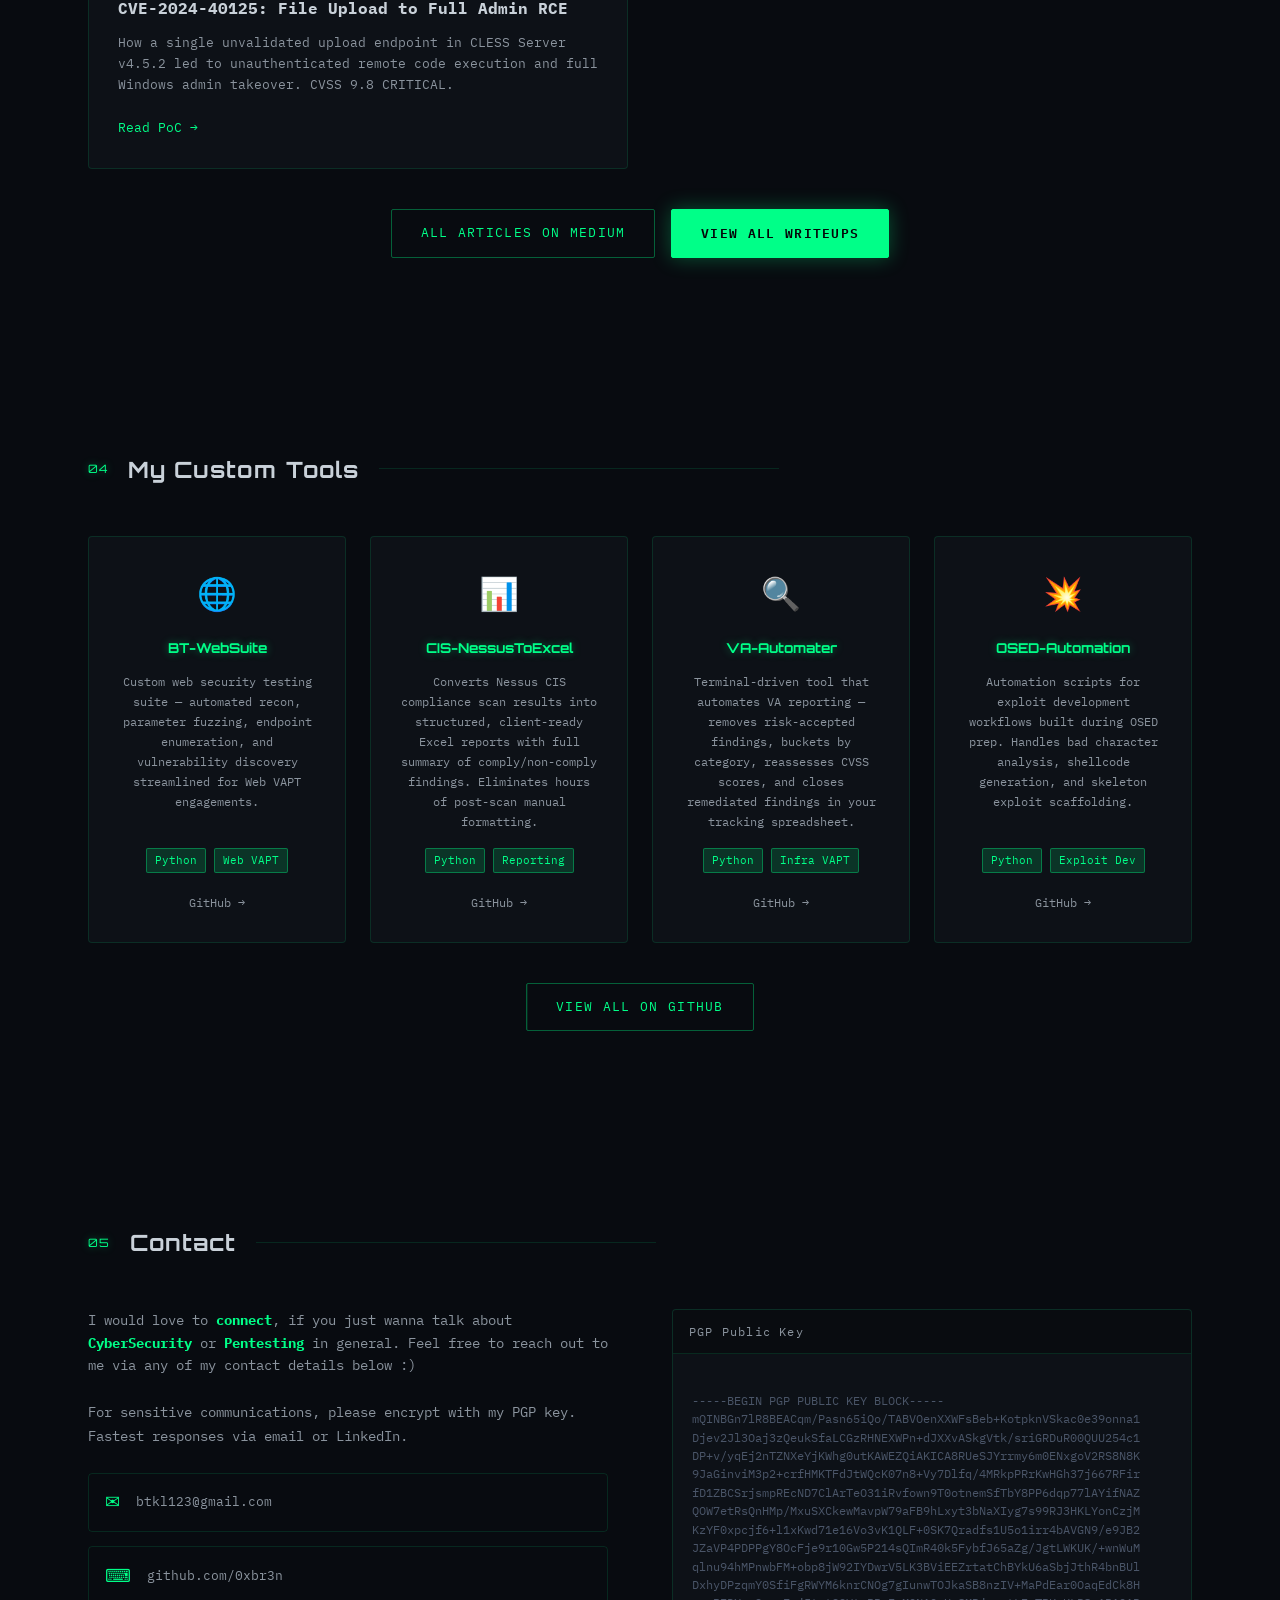
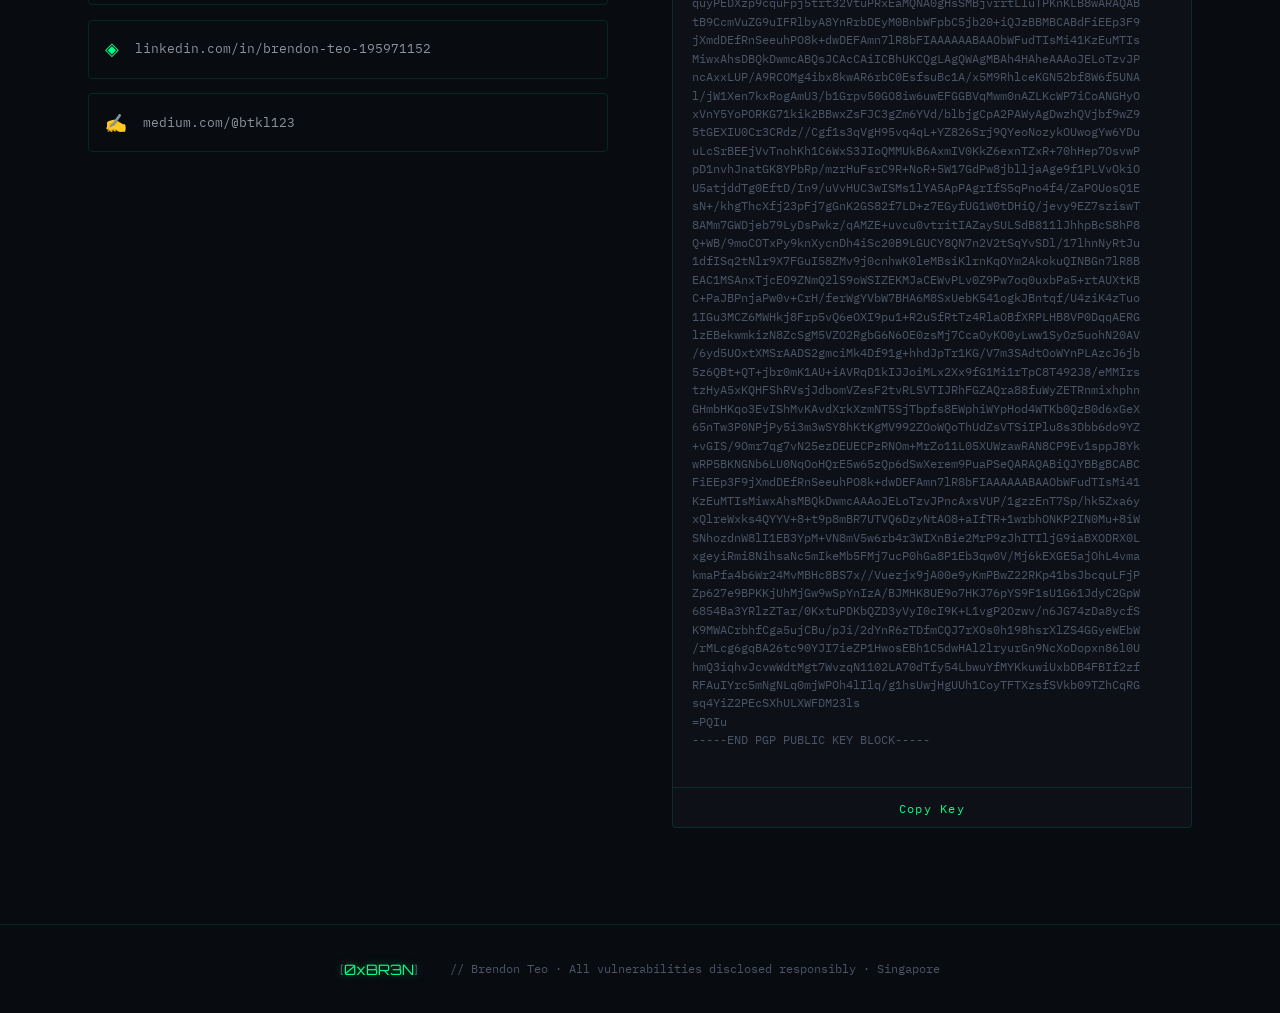
==== commit d257ceed: "Add files via upload" ====
--- a/index.html
+++ b/index.html
@@ -3,7 +3,7 @@
 <head>
   <meta charset="UTF-8" />
   <meta name="viewport" content="width=device-width, initial-scale=1.0" />
-  <title>0xBREN — Brendon Teo · Security Portfolio</title>
+  <title>0xBR3N — Brendon Teo · Security Portfolio</title>
   <link rel="stylesheet" href="css/style.css" />
   <link rel="preconnect" href="https://fonts.googleapis.com" />
   <link href="https://fonts.googleapis.com/css2?family=Share+Tech+Mono&family=Orbitron:wght@400;700;900&family=IBM+Plex+Mono:wght@300;400;600&display=swap" rel="stylesheet" />
@@ -15,20 +15,10 @@
   <div class="cursor" id="cursor"></div>
   <div class="cursor-trail" id="cursor-trail"></div>
 
-  <!-- ─── CINEMATIC SCENE (scroll to pan through 4 shots) ─── -->
-  <div class="scene-scroll-area" id="scene-area">
-    <div class="scene-sticky">
-      <canvas id="hacker-scene"></canvas>
-      <div class="scene-skip">
-        <a href="#about" class="scene-skip-btn">skip intro ↓</a>
-      </div>
-    </div>
-  </div>
-
   <!-- NAV -->
   <nav class="nav" id="nav">
     <div class="nav-logo">
-      <span class="bracket">[</span><span class="logo-text">0xBREN</span><span class="bracket">]</span>
+      <span class="bracket">[</span><span class="logo-text">0xBR3N</span><span class="bracket">]</span>
     </div>
     <ul class="nav-links">
       <li><a href="#about"    class="nav-link"><span class="num">01.</span>About</a></li>
@@ -41,24 +31,56 @@
       <span class="status-dot"></span>
       <span class="status-text">SG / UTC+8</span>
     </div>
+    <button class="nav-hamburger" id="nav-hamburger" aria-label="menu">
+      <span></span><span></span><span></span>
+    </button>
   </nav>
 
-  <!-- HERO -->
+  <!-- MOBILE NAV DRAWER -->
+  <div class="mobile-nav" id="mobile-nav">
+    <ul>
+      <li><a href="#about"    class="nav-link" onclick="closeMobileNav()"><span class="num">01.</span>About</a></li>
+      <li><a href="#cves"     class="nav-link" onclick="closeMobileNav()"><span class="num">02.</span>CVEs</a></li>
+      <li><a href="#research" class="nav-link" onclick="closeMobileNav()"><span class="num">03.</span>Research</a></li>
+      <li><a href="#tools"    class="nav-link" onclick="closeMobileNav()"><span class="num">04.</span>Tools</a></li>
+      <li><a href="#contact"  class="nav-link" onclick="closeMobileNav()"><span class="num">05.</span>Contact</a></li>
+    </ul>
+  </div>
+
+  <!-- ═══ HERO ═══ -->
   <section class="hero" id="home">
+
+    <!-- Left: Identity -->
     <div class="hero-content">
+
       <div class="hero-tag animate-in" data-delay="0">
         <span class="tag-line">// Singapore-based Senior Penetration Tester</span>
       </div>
-      <h1 class="hero-title animate-in" data-delay="1">
-        <span class="title-line">HACKER</span>
-        <span class="title-line">BY DAY.</span>
-        <span class="title-line accent">GAMER</span>
-        <span class="title-line accent">BY NIGHT.</span>
-      </h1>
-      <div class="hero-sub animate-in" data-delay="2">
+
+      <!-- Name identity block -->
+      <div class="identity-block animate-in" data-delay="1">
+        <div class="identity-label">SUBJECT IDENTIFIED</div>
+        <h1 class="identity-name" id="glitch-name" data-text="BRENDON TEO">BRENDON TEO</h1>
+        <div class="identity-title">Senior Penetration Tester <span class="id-dot">·</span> Singapore</div>
+      </div>
+
+      <!-- CVE Achievement badge — makes him stand out immediately -->
+      <div class="cve-badge animate-in" data-delay="2">
+        <div class="cve-badge-inner">
+          <div class="cve-badge-left">
+            <span class="cve-badge-label">CRITICAL CVE</span>
+            <span class="cve-badge-id">CVE-2024-40125</span>
+          </div>
+          <div class="cve-badge-score">9.8</div>
+        </div>
+        <div class="cve-badge-sub">Unauthenticated RCE · Full Admin on Windows · NVD Published</div>
+      </div>
+
+      <div class="hero-sub animate-in" data-delay="3">
         <div class="typewriter" id="typewriter"></div>
       </div>
-      <div class="hero-stats animate-in" data-delay="3">
+
+      <div class="hero-stats animate-in" data-delay="4">
         <div class="stat">
           <span class="stat-num" id="yoe-counter">0</span>
           <span class="stat-label">Years Active</span>
@@ -74,13 +96,15 @@
           <span class="stat-label">Sectors</span>
         </div>
       </div>
-      <div class="hero-cta animate-in" data-delay="4">
+
+      <div class="hero-cta animate-in" data-delay="5">
         <a href="#cves" class="btn btn-primary">View CVEs</a>
         <a href="blog.html" class="btn btn-ghost">Read Research</a>
       </div>
     </div>
 
-    <div class="hero-terminal animate-in" data-delay="2">
+    <!-- Right: Terminal -->
+    <div class="hero-terminal animate-in" data-delay="3">
       <div class="terminal-header">
         <div class="terminal-dots">
           <span class="dot dot-red"></span>
@@ -91,19 +115,24 @@
       </div>
       <div class="terminal-body" id="terminal-body">
         <div class="terminal-line"><span class="prompt">~$</span> <span class="cmd">whoami</span></div>
-        <div class="terminal-line output">Brendon Teo · Sr. Penetration Tester · Singapore</div>
+        <div class="terminal-line output">Brendon Teo · Sr. Penetration Tester · SG</div>
+        <div class="terminal-line"><span class="prompt">~$</span> <span class="cmd">cat cves.txt</span></div>
+        <div class="terminal-line output err">[CRITICAL 9.8] CVE-2024-40125</div>
+        <div class="terminal-line output suc">[+] Unauthenticated RCE — Full Admin</div>
         <div class="terminal-line"><span class="prompt">~$</span> <span class="cmd">cat specializations.txt</span></div>
         <div class="terminal-line output">> Web &amp; Infrastructure VAPT</div>
         <div class="terminal-line output">> Active Directory Testing</div>
         <div class="terminal-line output">> Kiosk &amp; Thick Client PT</div>
+        <div class="terminal-line output">> Source Code Reviews</div>
         <div class="terminal-line"><span class="prompt">~$</span> <span class="cmd">cat sectors.txt</span></div>
         <div class="terminal-line output">Government | MNCs | SMEs</div>
         <div class="terminal-line"><span class="prompt">~$</span> <span class="cmd blink">_</span></div>
       </div>
     </div>
-  </section>
-
-  <!-- ABOUT -->
+
+  </section>
+
+  <!-- ═══ ABOUT ═══ -->
   <section class="section about" id="about">
     <div class="section-header">
       <span class="section-num">01</span>
@@ -111,27 +140,66 @@
       <div class="section-line"></div>
     </div>
     <div class="about-grid">
+
       <div class="about-text reveal">
         <p class="about-intro">I don't wait for attackers to find the holes. I find them first.</p>
         <p>Based in <strong>Singapore</strong>, I'm a senior penetration tester who has spent the last <strong><span id="about-yoe">4</span> years</strong> breaking into things legally. My experience spans across government agencies, global MNCs and SMEs across Singapore. Whether it's a misconfigured JWT, or an exposed Admin Panel prone to CVEs, I've tried a few stuff during the years and really enjoy discovering new vulnerabilities.</p>
         <p>Notably, I discovered a <strong>CRITICAL 9.8 CVE</strong> granting full administrative access on a Windows Endpoint. Hopefully, there will be more CVEs to come below!</p>
-        <div class="cert-row">
-          <span class="cert">OSCP</span>
-          <span class="cert">OSEP</span>
-          <span class="cert">OSWE</span>
-          <span class="cert">CRT</span>
-          <span class="cert">CEH Master</span>
-          <span class="cert">CKBPro</span>
-          <span class="cert">C-AI/ML</span>
-          <span class="cert">CCNA CyberOps</span>
-        </div>
-      </div>
+
+        <!-- Cert cards — redesigned for readability -->
+        <div class="cert-section">
+          <div class="cert-section-label">// Certifications</div>
+          <div class="cert-grid">
+            <div class="cert-card cert-top">
+              <span class="cert-icon">🏆</span>
+              <span class="cert-name">OSCP</span>
+              <span class="cert-issuer">OffSec</span>
+            </div>
+            <div class="cert-card cert-top">
+              <span class="cert-icon">🏆</span>
+              <span class="cert-name">OSEP</span>
+              <span class="cert-issuer">OffSec</span>
+            </div>
+            <div class="cert-card cert-top">
+              <span class="cert-icon">🏆</span>
+              <span class="cert-name">OSWE</span>
+              <span class="cert-issuer">OffSec</span>
+            </div>
+            <div class="cert-card">
+              <span class="cert-icon">🎯</span>
+              <span class="cert-name">CRT</span>
+              <span class="cert-issuer">CREST</span>
+            </div>
+            <div class="cert-card">
+              <span class="cert-icon">🎯</span>
+              <span class="cert-name">CEH Master</span>
+              <span class="cert-issuer">EC-Council</span>
+            </div>
+            <div class="cert-card">
+              <span class="cert-icon">📋</span>
+              <span class="cert-name">CKBPro</span>
+              <span class="cert-issuer">SecOps Group</span>
+            </div>
+            <div class="cert-card">
+              <span class="cert-icon">🤖</span>
+              <span class="cert-name">C-AI/ML</span>
+              <span class="cert-issuer">SecOps Group</span>
+            </div>
+            <div class="cert-card">
+              <span class="cert-icon">🌐</span>
+              <span class="cert-name">CCNA CyberOps</span>
+              <span class="cert-issuer">Cisco</span>
+            </div>
+          </div>
+        </div>
+      </div>
+
       <div class="about-skills reveal">
         <div class="skill-category">
           <h4>Specialisations</h4>
           <div class="skill-list">
             <span class="skill-tag">Web VAPT</span>
-            <span class="skill-tag">Infra VAPT/ OT VAPT</span>
+            <span class="skill-tag">Infra VAPT / OT VAPT</span>
             <span class="skill-tag">Active Directory Testing</span>
             <span class="skill-tag">Kiosk PT</span>
             <span class="skill-tag">Thick Client PT</span>
@@ -169,10 +237,11 @@
           </div>
         </div>
       </div>
-    </div>
-  </section>
-
-  <!-- CVEs -->
+
+    </div>
+  </section>
+
+  <!-- ═══ CVEs ═══ -->
   <section class="section cves" id="cves">
     <div class="section-header">
       <span class="section-num">02</span>
@@ -188,7 +257,6 @@
       <button class="filter-btn" data-filter="critical">Critical</button>
     </div>
     <div class="cve-grid" id="cve-grid">
-
       <div class="cve-card reveal" data-severity="critical">
         <div class="cve-top">
           <span class="cve-id">CVE-2024-40125</span>
@@ -207,18 +275,17 @@
           <span class="cve-date">Published: Sep 19, 2024 · NVD</span>
           <div class="cve-links-row">
             <a href="https://nvd.nist.gov/vuln/detail/CVE-2024-40125" target="_blank" class="cve-link">NVD →</a>
-            <a href="https://github.com/brendontkl/My-CVEs/tree/main/CVE-2024-40125" target="_blank" class="cve-link">PoC →</a>
-          </div>
-        </div>
-      </div>
-
+            <a href="https://github.com/0xbr3n/My-CVEs/tree/main/CVE-2024-40125" target="_blank" class="cve-link">PoC →</a>
+          </div>
+        </div>
+      </div>
     </div>
     <div class="cve-cta">
-      <a href="https://github.com/brendontkl/My-CVEs" target="_blank" class="btn btn-primary">View All CVEs on GitHub</a>
-    </div>
-  </section>
-
-  <!-- RESEARCH -->
+      <a href="https://github.com/0xbr3n/My-CVEs" target="_blank" class="btn btn-primary">View All CVEs on GitHub</a>
+    </div>
+  </section>
+
+  <!-- ═══ RESEARCH ═══ -->
   <section class="section research" id="research">
     <div class="section-header">
       <span class="section-num">03</span>
@@ -226,7 +293,6 @@
       <div class="section-line"></div>
     </div>
     <div class="research-grid">
-
       <article class="post-card reveal post-featured">
         <div class="post-img-placeholder">
           <div class="post-glitch">&#x2592;&#x2591;&#x2593;</div>
@@ -241,7 +307,6 @@
           <a href="https://medium.com/@btkl123/oscp-how-i-tried-harder-d6840a6efec2" target="_blank" class="post-read">Read on Medium →</a>
         </div>
       </article>
-
       <article class="post-card reveal">
         <div class="post-content">
           <div class="post-meta">
@@ -250,10 +315,9 @@
           </div>
           <h3 class="post-title">CVE-2024-40125: File Upload to Full Admin RCE</h3>
           <p class="post-excerpt">How a single unvalidated upload endpoint in CLESS Server v4.5.2 led to unauthenticated remote code execution and full Windows admin takeover. CVSS 9.8 CRITICAL.</p>
-          <a href="https://github.com/brendontkl/My-CVEs/tree/main/CVE-2024-40125" target="_blank" class="post-read">Read PoC →</a>
+          <a href="https://github.com/0xbr3n/My-CVEs/tree/main/CVE-2024-40125" target="_blank" class="post-read">Read PoC →</a>
         </div>
       </article>
-
     </div>
     <div class="cve-cta">
       <a href="https://medium.com/@btkl123" target="_blank" class="btn btn-ghost">All Articles on Medium</a>
@@ -261,7 +325,7 @@
     </div>
   </section>
 
-  <!-- TOOLS -->
+  <!-- ═══ TOOLS ═══ -->
   <section class="section tools" id="tools">
     <div class="section-header">
       <span class="section-num">04</span>
@@ -269,58 +333,41 @@
       <div class="section-line"></div>
     </div>
     <div class="tools-grid">
-
       <div class="tool-card reveal">
         <div class="tool-icon">🌐</div>
         <h3 class="tool-name">BT-WebSuite</h3>
         <p class="tool-desc">Custom web security testing suite — automated recon, parameter fuzzing, endpoint enumeration, and vulnerability discovery streamlined for Web VAPT engagements.</p>
-        <div class="tool-tags">
-          <span class="tool-tag">Python</span>
-          <span class="tool-tag">Web VAPT</span>
-        </div>
-        <a href="https://github.com/brendontkl/VAPT-Tools/tree/main/BT-WebSuite" target="_blank" class="tool-link">GitHub →</a>
-      </div>
-
+        <div class="tool-tags"><span class="tool-tag">Python</span><span class="tool-tag">Web VAPT</span></div>
+        <a href="https://github.com/0xbr3n/VAPT-Tools/tree/main/BT-WebSuite" target="_blank" class="tool-link">GitHub →</a>
+      </div>
       <div class="tool-card reveal">
         <div class="tool-icon">📊</div>
         <h3 class="tool-name">CIS-NessusToExcel</h3>
-        <p class="tool-desc">Converts Nessus CIS compliance scan results into structured, client-ready Excel reports with full summary of comply/non-comply findings. Eliminates hours of post-scan manual formatting across every engagement and allows clients for ease of findings remediation.</p>
-        <div class="tool-tags">
-          <span class="tool-tag">Python</span>
-          <span class="tool-tag">Reporting</span>
-        </div>
-        <a href="https://github.com/brendontkl/VAPT-Tools/tree/main/CIS-NessusToExcel" target="_blank" class="tool-link">GitHub →</a>
-      </div>
-
+        <p class="tool-desc">Converts Nessus CIS compliance scan results into structured, client-ready Excel reports with full summary of comply/non-comply findings. Eliminates hours of post-scan manual formatting.</p>
+        <div class="tool-tags"><span class="tool-tag">Python</span><span class="tool-tag">Reporting</span></div>
+        <a href="https://github.com/0xbr3n/VAPT-Tools/tree/main/CIS-NessusToExcel" target="_blank" class="tool-link">GitHub →</a>
+      </div>
       <div class="tool-card reveal">
         <div class="tool-icon">🔍</div>
         <h3 class="tool-name">VA-Automater</h3>
-        <p class="tool-desc">A terminal-driven Python tool that automates the tedious manual work in VA reporting — removing previously risk-accepted findings, bucketing findings by category, detecting outdated software, reassessing CVSS scores, and closing remediated findings in your tracking spreadsheet. Built to speed up quarterly VAPT reporting cycles.</p>
-        <div class="tool-tags">
-          <span class="tool-tag">Python</span>
-          <span class="tool-tag">Infra VAPT</span>
-        </div>
-        <a href="https://github.com/brendontkl/VAPT-Tools/tree/main/Infra-VA" target="_blank" class="tool-link">GitHub →</a>
-      </div>
-
+        <p class="tool-desc">Terminal-driven tool that automates VA reporting — removes risk-accepted findings, buckets by category, reassesses CVSS scores, and closes remediated findings in your tracking spreadsheet.</p>
+        <div class="tool-tags"><span class="tool-tag">Python</span><span class="tool-tag">Infra VAPT</span></div>
+        <a href="https://github.com/0xbr3n/VAPT-Tools/tree/main/Infra-VA" target="_blank" class="tool-link">GitHub →</a>
+      </div>
       <div class="tool-card reveal">
         <div class="tool-icon">💥</div>
         <h3 class="tool-name">OSED-Automation</h3>
-        <p class="tool-desc">Automation script for exploit development workflows built during OSED prep. Handles bad character analysis, shellcode generation, and skeleton exploit scaffolding.</p>
-        <div class="tool-tags">
-          <span class="tool-tag">Python</span>
-          <span class="tool-tag">Exploit Dev</span>
-        </div>
-        <a href="https://github.com/brendontkl/VAPT-Tools/tree/main/OSED-Automation" target="_blank" class="tool-link">GitHub →</a>
-      </div>
-
+        <p class="tool-desc">Automation scripts for exploit development workflows built during OSED prep. Handles bad character analysis, shellcode generation, and skeleton exploit scaffolding.</p>
+        <div class="tool-tags"><span class="tool-tag">Python</span><span class="tool-tag">Exploit Dev</span></div>
+        <a href="https://github.com/0xbr3n/VAPT-Tools/tree/main/OSED-Automation" target="_blank" class="tool-link">GitHub →</a>
+      </div>
     </div>
     <div class="cve-cta">
-      <a href="https://github.com/brendontkl/VAPT-Tools" target="_blank" class="btn btn-ghost">View All on GitHub</a>
-    </div>
-  </section>
-
-  <!-- CONTACT -->
+      <a href="https://github.com/0xbr3n/VAPT-Tools" target="_blank" class="btn btn-ghost">View All on GitHub</a>
+    </div>
+  </section>
+
+  <!-- ═══ CONTACT ═══ -->
   <section class="section contact" id="contact">
     <div class="section-header">
       <span class="section-num">05</span>
@@ -333,20 +380,16 @@
         <p>For sensitive communications, please encrypt with my PGP key. Fastest responses via email or LinkedIn.</p>
         <div class="contact-links">
           <a href="mailto:btkl123@gmail.com" class="contact-item">
-            <span class="contact-icon">✉</span>
-            <span>btkl123@gmail.com</span>
+            <span class="contact-icon">✉</span><span>btkl123@gmail.com</span>
           </a>
-          <a href="https://github.com/brendontkl" target="_blank" class="contact-item">
-            <span class="contact-icon">⌨</span>
-            <span>github.com/brendontkl</span>
+          <a href="https://github.com/0xbr3n" target="_blank" class="contact-item">
+            <span class="contact-icon">⌨</span><span>github.com/0xbr3n</span>
           </a>
           <a href="https://www.linkedin.com/in/brendon-teo-195971152/" target="_blank" class="contact-item">
-            <span class="contact-icon">◈</span>
-            <span>linkedin.com/in/brendon-teo-195971152</span>
+            <span class="contact-icon">◈</span><span>linkedin.com/in/brendon-teo-195971152</span>
           </a>
           <a href="https://medium.com/@btkl123" target="_blank" class="contact-item">
-            <span class="contact-icon">✍</span>
-            <span>medium.com/@btkl123</span>
+            <span class="contact-icon">✍</span><span>medium.com/@btkl123</span>
           </a>
         </div>
       </div>
@@ -413,12 +456,11 @@
 
   <footer class="footer">
     <div class="footer-content">
-      <span class="footer-logo"><span class="bracket">[</span>0xBREN<span class="bracket">]</span></span>
+      <span class="footer-logo"><span class="bracket">[</span>0xBR3N<span class="bracket">]</span></span>
       <span class="footer-copy">// Brendon Teo · All vulnerabilities disclosed responsibly · Singapore</span>
     </div>
   </footer>
 
-  <script src="js/scene.js"></script>
   <script src="js/main.js"></script>
 </body>
 </html>
--- a/css/style.css
+++ b/css/style.css
@@ -1,12 +1,11 @@
 /* ═══════════════════════════════════════════════
-   0xBREN PORTFOLIO — Terminal Noir
+   0xBR3N — style.css  (v2 — no scene, mobile ready)
    ═══════════════════════════════════════════════ */
 
 :root {
   --black:         #050508;
   --bg:            #080b10;
   --bg-card:       #0d1117;
-  --bg-card2:      #111620;
   --green:         #00ff88;
   --green-dim:     #00cc6a;
   --green-glow:    rgba(0, 255, 136, 0.15);
@@ -15,13 +14,13 @@
   --orange:        #ffa502;
   --yellow:        #ffdd59;
   --text:          #c9d1d9;
-  --text-dim:      #6e7681;
-  --text-muted:    #3d444d;
+  --text-dim:      #8b949e;
+  --text-muted:    #4a5568;
   --border:        rgba(0, 255, 136, 0.12);
   --border-bright: rgba(0, 255, 136, 0.35);
   --font-mono:     'IBM Plex Mono', 'Share Tech Mono', monospace;
   --font-display:  'Orbitron', monospace;
-  --glow-sm:       0 0 8px rgba(0, 255, 136, 0.4);
+  --glow-sm:       0 0 8px  rgba(0, 255, 136, 0.4);
   --glow-md:       0 0 20px rgba(0, 255, 136, 0.3);
   --glow-lg:       0 0 40px rgba(0, 255, 136, 0.2);
 }
@@ -37,13 +36,14 @@
   overflow-x: hidden;
   cursor: none;
 }
-
-/* ── Custom Cursor ── */
+@media (max-width: 768px) { body { cursor: auto; } }
+
+/* ── Custom Cursor (desktop only) ── */
+.cursor, .cursor-trail { pointer-events: none; }
 .cursor {
   position: fixed; width: 10px; height: 10px;
   background: var(--green); border-radius: 50%;
-  pointer-events: none; z-index: 9999;
-  transform: translate(-50%, -50%);
+  z-index: 9999; transform: translate(-50%, -50%);
   transition: transform 0.08s ease;
   box-shadow: 0 0 12px var(--green), 0 0 24px rgba(0,255,136,0.4);
   mix-blend-mode: screen;
@@ -51,10 +51,10 @@
 .cursor-trail {
   position: fixed; width: 28px; height: 28px;
   border: 1px solid rgba(0,255,136,0.5); border-radius: 50%;
-  pointer-events: none; z-index: 9998;
-  transform: translate(-50%, -50%);
+  z-index: 9998; transform: translate(-50%, -50%);
   transition: all 0.18s ease; mix-blend-mode: screen;
 }
+@media (max-width: 768px) { .cursor, .cursor-trail { display: none; } }
 
 /* ── Matrix Canvas ── */
 #matrix-canvas {
@@ -62,11 +62,11 @@
   width: 100%; height: 100%;
   z-index: 0; opacity: 0.04; pointer-events: none;
 }
+@media (max-width: 768px) { #matrix-canvas { opacity: 0.025; } }
 
 /* ── Scanlines ── */
 .scanlines {
-  position: fixed; top: 0; left: 0;
-  width: 100%; height: 100%;
+  position: fixed; top: 0; left: 0; width: 100%; height: 100%;
   background: repeating-linear-gradient(
     0deg, transparent, transparent 2px,
     rgba(0,0,0,0.03) 2px, rgba(0,0,0,0.03) 4px
@@ -74,80 +74,38 @@
   pointer-events: none; z-index: 1;
 }
 
-/* ── Cinematic Scene ── */
-.scene-scroll-area {
-  position: relative;
-  height: 450vh;
-  z-index: 0;
-}
-.scene-sticky {
-  position: sticky;
-  top: 0;
-  height: 100vh;
-  overflow: hidden;
-  background: #050508;
-}
-#hacker-scene {
-  display: block;
-  width: 100%;
-  height: 100%;
-}
-.scene-skip {
-  position: absolute;
-  bottom: 24px;
-  right: 32px;
-  z-index: 10;
-}
-.scene-skip-btn {
-  font-family: var(--font-mono);
-  font-size: 0.72rem;
-  color: var(--text-muted);
-  text-decoration: none;
-  letter-spacing: 0.1em;
-  border: 1px solid var(--border);
-  padding: 0.4rem 0.9rem;
-  border-radius: 2px;
-  transition: all 0.2s;
-  background: rgba(8,11,16,0.7);
-}
-.scene-skip-btn:hover {
-  color: var(--green);
-  border-color: var(--green);
-  background: var(--green-glow);
-}
-
-/* ── Nav ── */
+/* ════════════════════════════════════
+   NAV
+════════════════════════════════════ */
 .nav {
   position: fixed; top: 0; left: 0; right: 0;
-  display: flex; align-items: center;
-  justify-content: space-between;
-  padding: 1.2rem 4rem; z-index: 100;
+  display: flex; align-items: center; justify-content: space-between;
+  padding: 1.1rem 3rem; z-index: 100;
   border-bottom: 1px solid transparent;
   transition: all 0.4s ease;
 }
 .nav.scrolled {
-  background: rgba(8,11,16,0.92);
+  background: rgba(8,11,16,0.95);
   backdrop-filter: blur(16px);
   border-bottom-color: var(--border);
 }
 .nav-logo {
-  font-family: var(--font-display);
-  font-size: 1.1rem; font-weight: 700;
-  letter-spacing: 0.15em;
+  font-family: var(--font-display); font-size: 1.1rem;
+  font-weight: 700; letter-spacing: 0.15em;
   color: var(--green); text-shadow: var(--glow-sm);
 }
-.bracket { color: var(--text-dim); }
-.nav-links { display: flex; gap: 2.5rem; list-style: none; }
+.bracket { color: var(--text-muted); }
+.nav-links { display: flex; gap: 2rem; list-style: none; }
 .nav-link {
   text-decoration: none; color: var(--text-dim);
   font-size: 0.8rem; letter-spacing: 0.08em;
   transition: color 0.2s; position: relative;
 }
-.nav-link .num { color: var(--green); margin-right: 0.3rem; font-size: 0.7rem; }
+.nav-link .num { color: var(--green); margin-right: 0.25rem; font-size: 0.7rem; }
 .nav-link::after {
   content: ''; position: absolute; bottom: -3px; left: 0;
   width: 0; height: 1px; background: var(--green);
-  transition: width 0.3s ease; box-shadow: var(--glow-sm);
+  transition: width 0.3s ease;
 }
 .nav-link:hover { color: var(--text); }
 .nav-link:hover::after { width: 100%; }
@@ -155,52 +113,184 @@
 .status-dot {
   width: 7px; height: 7px; background: var(--green);
   border-radius: 50%; animation: pulse-dot 2s infinite; box-shadow: var(--glow-sm);
+  flex-shrink: 0;
 }
 @keyframes pulse-dot {
   0%,100% { opacity:1; transform:scale(1); }
   50% { opacity:0.5; transform:scale(0.8); }
 }
 
-/* ── Hero ── */
+/* Hamburger (mobile) */
+.nav-hamburger {
+  display: none; flex-direction: column; gap: 5px;
+  background: none; border: none; cursor: pointer; padding: 4px;
+}
+.nav-hamburger span {
+  display: block; width: 22px; height: 2px;
+  background: var(--green); border-radius: 2px;
+  transition: all 0.3s;
+}
+.nav-hamburger.open span:nth-child(1) { transform: rotate(45deg) translate(5px, 5px); }
+.nav-hamburger.open span:nth-child(2) { opacity: 0; }
+.nav-hamburger.open span:nth-child(3) { transform: rotate(-45deg) translate(5px, -5px); }
+
+/* Mobile nav drawer */
+.mobile-nav {
+  position: fixed; top: 0; left: 0; right: 0; bottom: 0;
+  background: rgba(5,5,8,0.97); backdrop-filter: blur(12px);
+  z-index: 99; display: flex; align-items: center; justify-content: center;
+  opacity: 0; pointer-events: none; transition: opacity 0.3s ease;
+}
+.mobile-nav.open { opacity: 1; pointer-events: all; }
+.mobile-nav ul { list-style: none; text-align: center; }
+.mobile-nav ul li { margin: 1.5rem 0; }
+.mobile-nav .nav-link {
+  font-size: 1.4rem; letter-spacing: 0.12em;
+  color: var(--text-dim);
+}
+.mobile-nav .nav-link:hover { color: var(--green); }
+
+@media (max-width: 900px) {
+  .nav-links, .nav-status { display: none; }
+  .nav-hamburger { display: flex; }
+  .nav { padding: 1rem 1.5rem; }
+}
+
+/* ════════════════════════════════════
+   HERO
+════════════════════════════════════ */
 .hero {
-  position: relative; z-index: 2; min-height: 100vh;
+  position: relative; z-index: 2;
+  min-height: 100vh;
   display: grid; grid-template-columns: 1fr 1fr;
-  align-items: center; gap: 4rem;
-  padding: 8rem 4rem 4rem;
+  align-items: center; gap: 3rem;
+  padding: 8rem 3rem 4rem;
   max-width: 1400px; margin: 0 auto;
 }
-.hero-tag { margin-bottom: 1.5rem; }
-.tag-line { font-size: 0.8rem; color: var(--green); letter-spacing: 0.1em; text-shadow: var(--glow-sm); }
-.hero-title { font-family: var(--font-display); line-height: 1.0; margin-bottom: 2rem; }
-.title-line {
-  display: block; font-size: clamp(2.2rem, 4.5vw, 4rem);
-  font-weight: 900; color: var(--text-dim); letter-spacing: -0.02em;
-}
-.title-line.accent {
-  color: var(--green);
-  text-shadow: 0 0 30px rgba(0,255,136,0.5), 0 0 60px rgba(0,255,136,0.2);
-}
-.hero-sub { margin-bottom: 2.5rem; font-size: 0.9rem; color: var(--text-dim); min-height: 1.5rem; }
+.hero-tag { margin-bottom: 1.2rem; }
+.tag-line { font-size: 0.78rem; color: var(--green); letter-spacing: 0.1em; text-shadow: var(--glow-sm); }
+
+/* Identity block */
+.identity-block { margin-bottom: 1.8rem; }
+.identity-label {
+  font-size: 0.65rem; letter-spacing: 0.2em;
+  color: var(--text-muted); margin-bottom: 0.6rem;
+  font-family: var(--font-display);
+}
+.identity-name {
+  font-family: var(--font-display);
+  font-size: clamp(2.4rem, 5.5vw, 4.5rem);
+  font-weight: 900; line-height: 1;
+  color: var(--text); letter-spacing: -0.02em;
+  position: relative; display: inline-block;
+  animation: glitch-anim 5s infinite;
+}
+.identity-name::before,
+.identity-name::after {
+  content: attr(data-text);
+  position: absolute; top: 0; left: 0;
+  width: 100%; height: 100%;
+  font-family: var(--font-display);
+  font-size: inherit; font-weight: 900;
+  letter-spacing: inherit;
+}
+.identity-name::before {
+  color: var(--cyan);
+  animation: glitch-before 5s infinite;
+  clip-path: polygon(0 0, 100% 0, 100% 35%, 0 35%);
+}
+.identity-name::after {
+  color: var(--red);
+  animation: glitch-after 5s infinite;
+  clip-path: polygon(0 65%, 100% 65%, 100% 100%, 0 100%);
+}
+@keyframes glitch-anim {
+  0%,90%,100% { transform: none; }
+  92% { transform: skew(-0.5deg); }
+  94% { transform: skew(0.5deg); }
+}
+@keyframes glitch-before {
+  0%,89%,100% { transform: none; opacity: 0; }
+  90% { transform: translate(-3px, 1px); opacity: 0.7; }
+  92% { transform: translate(3px, -1px); opacity: 0.7; }
+  94% { opacity: 0; }
+}
+@keyframes glitch-after {
+  0%,89%,100% { transform: none; opacity: 0; }
+  91% { transform: translate(3px, 2px); opacity: 0.7; }
+  93% { transform: translate(-3px, -2px); opacity: 0.7; }
+  95% { opacity: 0; }
+}
+.identity-title {
+  font-size: 0.9rem; color: var(--text-dim);
+  margin-top: 0.5rem; letter-spacing: 0.05em;
+}
+.id-dot { color: var(--green); margin: 0 0.3rem; }
+
+/* CVE Achievement Badge */
+.cve-badge {
+  background: linear-gradient(135deg, rgba(255,71,87,0.1), rgba(255,71,87,0.04));
+  border: 1px solid rgba(255,71,87,0.35);
+  border-radius: 6px; padding: 1rem 1.2rem;
+  margin-bottom: 1.8rem;
+  position: relative; overflow: hidden;
+}
+.cve-badge::before {
+  content: '';
+  position: absolute; top: 0; left: 0; right: 0; height: 2px;
+  background: linear-gradient(90deg, var(--red), rgba(255,71,87,0.2));
+}
+.cve-badge-inner {
+  display: flex; align-items: center;
+  justify-content: space-between; gap: 1rem;
+  margin-bottom: 0.4rem;
+}
+.cve-badge-left { display: flex; flex-direction: column; gap: 0.2rem; }
+.cve-badge-label {
+  font-size: 0.62rem; letter-spacing: 0.18em;
+  color: var(--red); font-family: var(--font-display);
+  text-transform: uppercase;
+}
+.cve-badge-id {
+  font-size: 1rem; font-weight: 600;
+  color: var(--text); letter-spacing: 0.05em;
+}
+.cve-badge-score {
+  font-family: var(--font-display); font-size: 2.4rem;
+  font-weight: 900; color: var(--red);
+  text-shadow: 0 0 20px rgba(255,71,87,0.5);
+  line-height: 1;
+}
+.cve-badge-sub {
+  font-size: 0.72rem; color: rgba(255,71,87,0.7);
+  letter-spacing: 0.04em;
+}
+
+/* Typewriter */
+.hero-sub { margin-bottom: 2rem; font-size: 0.88rem; color: var(--text-dim); min-height: 1.4rem; }
 .typewriter::after { content: '█'; color: var(--green); animation: blink-cursor 1s step-end infinite; }
 @keyframes blink-cursor { 50% { opacity: 0; } }
-.hero-stats { display: flex; align-items: center; gap: 2rem; margin-bottom: 2.5rem; }
+
+/* Stats */
+.hero-stats { display: flex; align-items: center; gap: 1.8rem; margin-bottom: 2rem; flex-wrap: wrap; }
 .stat { text-align: center; }
 .stat-num {
   display: block; font-family: var(--font-display);
-  font-size: 2.2rem; font-weight: 700;
+  font-size: 2rem; font-weight: 700;
   color: var(--green); text-shadow: var(--glow-md); line-height: 1;
 }
-.stat-label { font-size: 0.7rem; color: var(--text-dim); text-transform: uppercase; letter-spacing: 0.1em; margin-top: 0.3rem; display: block; }
-.stat-divider { color: var(--border-bright); font-size: 1.5rem; }
+.stat-label { font-size: 0.68rem; color: var(--text-dim); text-transform: uppercase; letter-spacing: 0.1em; margin-top: 0.25rem; display: block; }
+.stat-divider { color: var(--border-bright); font-size: 1.2rem; }
 .hero-cta { display: flex; gap: 1rem; flex-wrap: wrap; }
 
-/* ── Buttons ── */
+/* Buttons */
 .btn {
   display: inline-block; padding: 0.75rem 1.8rem;
   font-family: var(--font-mono); font-size: 0.82rem;
   letter-spacing: 0.1em; text-decoration: none;
   text-transform: uppercase; border-radius: 2px;
   transition: all 0.25s ease; position: relative; overflow: hidden;
+  cursor: pointer;
 }
 .btn::before {
   content: ''; position: absolute; inset: 0;
@@ -219,7 +309,7 @@
 .btn-ghost::before { background: var(--green-glow); }
 .btn-ghost:hover { border-color: var(--green); box-shadow: var(--glow-sm); }
 
-/* ── Terminal ── */
+/* Terminal */
 .hero-terminal {
   background: var(--bg-card); border: 1px solid var(--border);
   border-radius: 8px; overflow: hidden;
@@ -241,70 +331,132 @@
 .dot-red { background: var(--red); }
 .dot-yellow { background: var(--yellow); }
 .dot-green { background: var(--green); }
-.terminal-title { font-size: 0.75rem; color: var(--text-dim); flex: 1; text-align: center; letter-spacing: 0.05em; }
-.terminal-body { padding: 1.5rem; font-size: 0.82rem; line-height: 2.0; }
-.terminal-line { display: flex; align-items: baseline; gap: 0.5rem; }
-.prompt { color: var(--green); text-shadow: var(--glow-sm); }
+.terminal-title { font-size: 0.74rem; color: var(--text-dim); flex: 1; text-align: center; letter-spacing: 0.05em; }
+.terminal-body { padding: 1.2rem 1.4rem; font-size: 0.82rem; line-height: 1.9; }
+.terminal-line { display: flex; align-items: baseline; gap: 0.5rem; flex-wrap: wrap; }
+.prompt { color: var(--green); text-shadow: var(--glow-sm); flex-shrink: 0; }
 .cmd { color: var(--cyan); }
-.output { color: var(--text-dim); padding-left: 1rem; }
+.output { color: var(--text-dim); padding-left: 1rem; width: 100%; }
+.output.err { color: var(--red); }
+.output.suc { color: var(--green); }
 .blink { animation: blink-cursor 1s step-end infinite; }
 
-/* ── Animations ── */
-.animate-in { opacity: 0; transform: translateY(24px); }
-.animate-in.visible { animation: slide-up 0.7s ease forwards; }
+/* Animations */
+.animate-in { opacity: 0; transform: translateY(20px); }
+.animate-in.visible { animation: slide-up 0.6s ease forwards; }
 @keyframes slide-up { to { opacity: 1; transform: translateY(0); } }
 .reveal {
-  opacity: 0; transform: translateY(30px);
-  transition: opacity 0.7s ease, transform 0.7s ease;
+  opacity: 0; transform: translateY(28px);
+  transition: opacity 0.65s ease, transform 0.65s ease;
 }
 .reveal.visible { opacity: 1; transform: translateY(0); }
 
-/* ── Sections ── */
+/* ════════════════════════════════════
+   SECTIONS
+════════════════════════════════════ */
 .section {
   position: relative; z-index: 2;
-  max-width: 1200px; margin: 0 auto;
-  padding: 6rem 4rem;
-}
-.section-header { display: flex; align-items: center; gap: 1.2rem; margin-bottom: 3.5rem; }
-.section-num { font-family: var(--font-display); font-size: 0.75rem; color: var(--green); text-shadow: var(--glow-sm); letter-spacing: 0.1em; }
-.section-title { font-family: var(--font-display); font-size: 1.5rem; font-weight: 700; color: var(--text); letter-spacing: 0.05em; white-space: nowrap; }
+  max-width: 1200px; margin: 0 auto; padding: 6rem 3rem;
+}
+.section-header { display: flex; align-items: center; gap: 1.2rem; margin-bottom: 3rem; }
+.section-num { font-family: var(--font-display); font-size: 0.72rem; color: var(--green); text-shadow: var(--glow-sm); letter-spacing: 0.1em; }
+.section-title { font-family: var(--font-display); font-size: 1.4rem; font-weight: 700; color: var(--text); letter-spacing: 0.05em; white-space: nowrap; }
 .section-line { flex: 1; height: 1px; background: var(--border); max-width: 400px; }
 
-/* ── About ── */
+/* ════════════════════════════════════
+   ABOUT
+════════════════════════════════════ */
 .about-grid { display: grid; grid-template-columns: 1fr 1fr; gap: 4rem; align-items: start; }
-.about-intro { font-family: var(--font-display); font-size: 1.05rem; color: var(--green); margin-bottom: 1.5rem; text-shadow: var(--glow-sm); }
-.about-text p { margin-bottom: 1rem; color: var(--text); font-size: 0.88rem; }
+.about-intro {
+  font-family: var(--font-display); font-size: 1rem;
+  color: var(--green); margin-bottom: 1.2rem; text-shadow: var(--glow-sm);
+  line-height: 1.4;
+}
+.about-text p { margin-bottom: 1rem; color: var(--text); font-size: 0.9rem; line-height: 1.75; }
 .about-text strong { color: var(--green); }
-.cert-row { display: flex; gap: 0.6rem; flex-wrap: wrap; margin-top: 1.5rem; }
-.cert {
-  padding: 0.3rem 0.7rem; border: 1px solid var(--border-bright);
-  border-radius: 2px; font-size: 0.68rem; color: var(--green);
-  letter-spacing: 0.08em; text-shadow: var(--glow-sm);
-}
+
+/* ── Cert section (redesigned) ── */
+.cert-section { margin-top: 2rem; }
+.cert-section-label {
+  font-size: 0.7rem; letter-spacing: 0.15em;
+  color: var(--green); margin-bottom: 1rem;
+  text-shadow: var(--glow-sm);
+}
+.cert-grid {
+  display: grid;
+  grid-template-columns: repeat(auto-fill, minmax(130px, 1fr));
+  gap: 0.75rem;
+}
+.cert-card {
+  display: flex; flex-direction: column; align-items: center;
+  gap: 0.3rem; padding: 0.9rem 0.6rem;
+  background: var(--bg-card);
+  border: 1px solid var(--border);
+  border-radius: 6px;
+  transition: all 0.25s ease;
+  text-align: center;
+  cursor: default;
+}
+.cert-card:hover {
+  border-color: var(--green);
+  background: rgba(0,255,136,0.05);
+  box-shadow: var(--glow-sm);
+  transform: translateY(-2px);
+}
+.cert-card.cert-top {
+  border-color: rgba(0,255,136,0.28);
+  background: rgba(0,255,136,0.04);
+}
+.cert-card.cert-top:hover { border-color: var(--green); }
+.cert-icon { font-size: 1.1rem; }
+.cert-name {
+  font-family: var(--font-display); font-size: 0.72rem;
+  font-weight: 700; color: var(--text);
+  letter-spacing: 0.06em; line-height: 1.2;
+}
+.cert-card.cert-top .cert-name { color: var(--green); text-shadow: var(--glow-sm); }
+.cert-issuer {
+  font-size: 0.62rem; color: var(--text-muted);
+  letter-spacing: 0.04em;
+}
+
+/* Skill tags — improved readability */
 .skill-category { margin-bottom: 2rem; }
-.skill-category h4 { font-family: var(--font-display); font-size: 0.72rem; color: var(--green); letter-spacing: 0.15em; margin-bottom: 1rem; text-transform: uppercase; }
-.skill-list { display: flex; flex-wrap: wrap; gap: 0.6rem; }
+.skill-category h4 {
+  font-family: var(--font-display); font-size: 0.7rem;
+  color: var(--green); letter-spacing: 0.15em;
+  margin-bottom: 0.9rem; text-transform: uppercase;
+}
+.skill-list { display: flex; flex-wrap: wrap; gap: 0.55rem; }
 .skill-tag {
-  padding: 0.3rem 0.8rem; background: var(--bg-card);
-  border: 1px solid var(--border); border-radius: 2px;
-  font-size: 0.75rem; color: var(--text-dim); transition: all 0.2s;
-}
-.skill-tag:hover { border-color: var(--green); color: var(--green); box-shadow: var(--glow-sm); }
-
-/* ── CVE Live Badge ── */
+  padding: 0.38rem 0.85rem;
+  background: rgba(139,148,158,0.07);
+  border: 1px solid rgba(139,148,158,0.2);
+  border-radius: 4px;
+  font-size: 0.8rem;          /* bigger than before */
+  color: var(--text);          /* bright white, not dim */
+  letter-spacing: 0.02em;
+  line-height: 1.4;
+  transition: all 0.2s;
+}
+.skill-tag:hover {
+  border-color: var(--green); color: var(--green);
+  background: var(--green-glow); box-shadow: var(--glow-sm);
+}
+
+/* ════════════════════════════════════
+   CVEs
+════════════════════════════════════ */
 .cve-live-badge {
   display: flex; align-items: center; gap: 0.6rem;
   font-size: 0.78rem; color: var(--text-dim);
   margin-bottom: 1.5rem; padding: 0.5rem 1rem;
   background: var(--bg-card); border: 1px solid var(--border);
-  border-radius: 2px; width: fit-content;
-}
-.cve-live-badge .status-dot { flex-shrink: 0; }
-
-/* ── CVEs ── */
-.cve-filter { display: flex; gap: 0.8rem; margin-bottom: 2.5rem; flex-wrap: wrap; }
+  border-radius: 4px; width: fit-content;
+}
+.cve-filter { display: flex; gap: 0.7rem; margin-bottom: 2rem; flex-wrap: wrap; }
 .filter-btn {
-  padding: 0.4rem 1.2rem; background: transparent;
+  padding: 0.4rem 1.1rem; background: transparent;
   border: 1px solid var(--border); color: var(--text-dim);
   font-family: var(--font-mono); font-size: 0.78rem;
   letter-spacing: 0.08em; cursor: pointer; border-radius: 2px; transition: all 0.2s;
@@ -313,7 +465,7 @@
   border-color: var(--green); color: var(--green);
   background: var(--green-glow); box-shadow: var(--glow-sm);
 }
-.cve-grid { display: grid; grid-template-columns: repeat(auto-fill, minmax(380px, 1fr)); gap: 1.5rem; }
+.cve-grid { display: grid; grid-template-columns: repeat(auto-fill, minmax(360px, 1fr)); gap: 1.5rem; }
 .cve-card {
   background: var(--bg-card); border: 1px solid var(--border);
   border-radius: 4px; padding: 1.5rem;
@@ -329,24 +481,26 @@
 .cve-card[data-severity="medium"]::before   { background: var(--yellow); }
 .cve-card:hover { border-color: var(--border-bright); transform: translateY(-4px); box-shadow: 0 12px 40px rgba(0,0,0,0.4), var(--glow-sm); }
 .cve-card:hover::before { transform: scaleY(1); }
-.cve-top { display: flex; justify-content: space-between; align-items: center; margin-bottom: 0.8rem; }
+.cve-top { display: flex; justify-content: space-between; align-items: center; margin-bottom: 0.8rem; flex-wrap: wrap; gap: 0.4rem; }
 .cve-id { font-size: 0.72rem; color: var(--text-dim); letter-spacing: 0.05em; }
-.severity { padding: 0.2rem 0.6rem; border-radius: 2px; font-size: 0.68rem; font-weight: 600; letter-spacing: 0.08em; }
+.severity { padding: 0.22rem 0.65rem; border-radius: 2px; font-size: 0.68rem; font-weight: 600; letter-spacing: 0.08em; }
 .severity.critical { background: rgba(255,71,87,0.15); color: var(--red); border: 1px solid rgba(255,71,87,0.3); }
 .severity.high     { background: rgba(255,165,2,0.15);  color: var(--orange); border: 1px solid rgba(255,165,2,0.3); }
 .severity.medium   { background: rgba(255,221,89,0.15); color: var(--yellow); border: 1px solid rgba(255,221,89,0.3); }
-.cve-title { font-size: 0.9rem; color: var(--text); font-weight: 600; margin-bottom: 0.7rem; line-height: 1.4; }
-.cve-desc { font-size: 0.8rem; color: var(--text-dim); margin-bottom: 1rem; line-height: 1.6; }
-.cve-meta { display: flex; flex-wrap: wrap; gap: 0.4rem; margin-bottom: 1rem; }
-.cve-tag { padding: 0.15rem 0.5rem; background: rgba(0,255,136,0.06); border: 1px solid var(--border); border-radius: 2px; font-size: 0.68rem; color: var(--text-dim); }
+.cve-title { font-size: 0.9rem; color: var(--text); font-weight: 600; margin-bottom: 0.6rem; line-height: 1.4; }
+.cve-desc  { font-size: 0.8rem; color: var(--text-dim); margin-bottom: 1rem; line-height: 1.6; }
+.cve-meta  { display: flex; flex-wrap: wrap; gap: 0.4rem; margin-bottom: 1rem; }
+.cve-tag   { padding: 0.15rem 0.5rem; background: rgba(0,255,136,0.06); border: 1px solid var(--border); border-radius: 2px; font-size: 0.68rem; color: var(--text-dim); }
 .cve-footer { display: flex; justify-content: space-between; align-items: center; border-top: 1px solid var(--border); padding-top: 0.8rem; flex-wrap: wrap; gap: 0.5rem; }
-.cve-date { font-size: 0.72rem; color: var(--text-muted); }
+.cve-date  { font-size: 0.72rem; color: var(--text-muted); }
 .cve-links-row { display: flex; gap: 1rem; }
-.cve-link { font-size: 0.75rem; color: var(--green); text-decoration: none; transition: text-shadow 0.2s; }
+.cve-link  { font-size: 0.75rem; color: var(--green); text-decoration: none; transition: text-shadow 0.2s; }
 .cve-link:hover { text-shadow: var(--glow-sm); }
 .cve-cta { text-align: center; margin-top: 2.5rem; display: flex; gap: 1rem; justify-content: center; flex-wrap: wrap; }
 
-/* ── Research ── */
+/* ════════════════════════════════════
+   RESEARCH
+════════════════════════════════════ */
 .research-grid { display: grid; grid-template-columns: 1fr 1fr; gap: 1.5rem; }
 .post-card { background: var(--bg-card); border: 1px solid var(--border); border-radius: 4px; overflow: hidden; transition: all 0.3s ease; }
 .post-card:hover { border-color: var(--border-bright); transform: translateY(-4px); box-shadow: 0 12px 40px rgba(0,0,0,0.4); }
@@ -354,26 +508,26 @@
 .post-img-placeholder {
   background: linear-gradient(135deg, #0a1a0a, #051205);
   display: flex; align-items: center; justify-content: center;
-  min-height: 200px; font-size: 4rem; color: rgba(0,255,136,0.1);
-  border-right: 1px solid var(--border); position: relative; overflow: hidden;
-}
-.post-glitch { animation: glitch 3s infinite; font-size: 6rem; letter-spacing: -0.5rem; }
-@keyframes glitch {
+  min-height: 200px; border-right: 1px solid var(--border);
+}
+.post-glitch { animation: glitch-text 3s infinite; font-size: 5rem; letter-spacing: -0.5rem; color: rgba(0,255,136,0.12); }
+@keyframes glitch-text {
   0%,90%,100% { transform:none; filter:none; }
   92% { transform:translate(-4px,2px); filter:hue-rotate(90deg); }
   94% { transform:translate(4px,-2px); filter:hue-rotate(-90deg); }
-  96% { transform:translate(-2px,4px); }
 }
 .post-content { padding: 1.8rem; }
 .post-meta { display: flex; gap: 1rem; margin-bottom: 0.8rem; font-size: 0.72rem; flex-wrap: wrap; }
-.post-cat { color: var(--green); text-transform: uppercase; letter-spacing: 0.1em; text-shadow: var(--glow-sm); }
+.post-cat  { color: var(--green); text-transform: uppercase; letter-spacing: 0.1em; text-shadow: var(--glow-sm); }
 .post-date { color: var(--text-muted); }
-.post-title { font-size: 1rem; color: var(--text); margin-bottom: 0.8rem; line-height: 1.4; }
+.post-title   { font-size: 1rem; color: var(--text); margin-bottom: 0.8rem; line-height: 1.4; }
 .post-excerpt { font-size: 0.82rem; color: var(--text-dim); margin-bottom: 1.2rem; line-height: 1.6; }
 .post-read { font-size: 0.8rem; color: var(--green); text-decoration: none; transition: text-shadow 0.2s; }
 .post-read:hover { text-shadow: var(--glow-sm); }
 
-/* ── Tools — 4 column ── */
+/* ════════════════════════════════════
+   TOOLS
+════════════════════════════════════ */
 .tools-grid { display: grid; grid-template-columns: repeat(4, 1fr); gap: 1.5rem; }
 .tool-card {
   background: var(--bg-card); border: 1px solid var(--border);
@@ -390,49 +544,66 @@
 .tool-link { font-size: 0.78rem; color: var(--text-dim); text-decoration: none; transition: color 0.2s; }
 .tool-link:hover { color: var(--green); }
 
-/* ── Contact ── */
+/* ════════════════════════════════════
+   CONTACT
+════════════════════════════════════ */
 .contact-content { display: grid; grid-template-columns: 1fr 1fr; gap: 4rem; align-items: start; }
-.contact-intro { font-size: 1rem; margin-bottom: 1rem; color: var(--text); }
+.contact-intro { font-size: 1rem; margin-bottom: 1rem; color: var(--text); line-height: 1.6; }
 .contact-intro strong { color: var(--green); }
 .contact-text p { font-size: 0.88rem; color: var(--text-dim); margin-bottom: 1.5rem; }
-.contact-links { display: flex; flex-direction: column; gap: 1rem; }
+.contact-links { display: flex; flex-direction: column; gap: 0.9rem; }
 .contact-item {
   display: flex; align-items: center; gap: 1rem;
   text-decoration: none; color: var(--text-dim); font-size: 0.82rem;
-  padding: 0.8rem 1rem; border: 1px solid var(--border);
-  border-radius: 2px; transition: all 0.2s;
+  padding: 0.85rem 1rem; border: 1px solid var(--border);
+  border-radius: 4px; transition: all 0.2s;
+  word-break: break-all;
 }
 .contact-item:hover { border-color: var(--green); color: var(--green); background: var(--green-glow); box-shadow: var(--glow-sm); }
-.contact-icon { font-size: 1.1rem; color: var(--green); }
+.contact-icon { font-size: 1.1rem; color: var(--green); flex-shrink: 0; }
 .pgp-box { background: var(--bg-card); border: 1px solid var(--border); border-radius: 4px; overflow: hidden; }
 .pgp-header { padding: 0.7rem 1rem; background: rgba(0,0,0,0.3); border-bottom: 1px solid var(--border); font-size: 0.75rem; color: var(--text-dim); letter-spacing: 0.1em; }
 .pgp-content { padding: 1.2rem; font-size: 0.72rem; color: var(--text-muted); white-space: pre-wrap; line-height: 1.6; word-break: break-all; }
 .pgp-copy { width: 100%; padding: 0.7rem; background: transparent; border: none; border-top: 1px solid var(--border); color: var(--green); font-family: var(--font-mono); font-size: 0.78rem; letter-spacing: 0.1em; cursor: pointer; transition: background 0.2s; }
 .pgp-copy:hover { background: var(--green-glow); }
 
-/* ── Footer ── */
-.footer { position: relative; z-index: 2; border-top: 1px solid var(--border); padding: 2rem 4rem; text-align: center; }
+/* ════════════════════════════════════
+   FOOTER
+════════════════════════════════════ */
+.footer { position: relative; z-index: 2; border-top: 1px solid var(--border); padding: 2rem 3rem; text-align: center; }
 .footer-content { display: flex; align-items: center; justify-content: center; gap: 2rem; font-size: 0.78rem; color: var(--text-muted); flex-wrap: wrap; }
 .footer-logo { font-family: var(--font-display); color: var(--green); text-shadow: var(--glow-sm); font-size: 0.9rem; }
 
-/* ── Responsive ── */
+/* ════════════════════════════════════
+   RESPONSIVE
+════════════════════════════════════ */
 @media (max-width: 1100px) {
   .tools-grid { grid-template-columns: repeat(2, 1fr); }
 }
 @media (max-width: 900px) {
-  .hero { grid-template-columns: 1fr; padding: 7rem 2rem 3rem; }
+  .hero {
+    grid-template-columns: 1fr;
+    padding: 6.5rem 1.5rem 3rem;
+    gap: 2.5rem;
+  }
   .hero-terminal { display: none; }
-  .about-grid { grid-template-columns: 1fr; }
-  .cve-grid { grid-template-columns: 1fr; }
+  .identity-name { font-size: clamp(2.2rem, 8vw, 3.5rem); }
+  .about-grid { grid-template-columns: 1fr; gap: 2.5rem; }
   .research-grid { grid-template-columns: 1fr; }
   .post-featured { grid-column: span 1; grid-template-columns: 1fr; }
-  .post-img-placeholder { min-height: 150px; border-right: none; border-bottom: 1px solid var(--border); }
-  .contact-content { grid-template-columns: 1fr; }
-  .section { padding: 4rem 2rem; }
-  .nav { padding: 1rem 2rem; }
-  .nav-links { display: none; }
-}
-@media (max-width: 580px) {
+  .post-img-placeholder { min-height: 120px; border-right: none; border-bottom: 1px solid var(--border); }
+  .contact-content { grid-template-columns: 1fr; gap: 2rem; }
+  .section { padding: 4rem 1.5rem; }
+  .cert-grid { grid-template-columns: repeat(auto-fill, minmax(110px, 1fr)); }
+}
+@media (max-width: 600px) {
+  .tools-grid { grid-template-columns: 1fr 1fr; }
+  .hero-stats { gap: 1.2rem; }
+  .cve-badge-score { font-size: 1.8rem; }
+  .cert-grid { grid-template-columns: repeat(auto-fill, minmax(100px, 1fr)); gap: 0.6rem; }
+  .skill-tag { font-size: 0.78rem; padding: 0.35rem 0.75rem; }
+}
+@media (max-width: 400px) {
   .tools-grid { grid-template-columns: 1fr; }
   .hero-stats { flex-direction: column; gap: 1rem; }
   .stat-divider { display: none; }
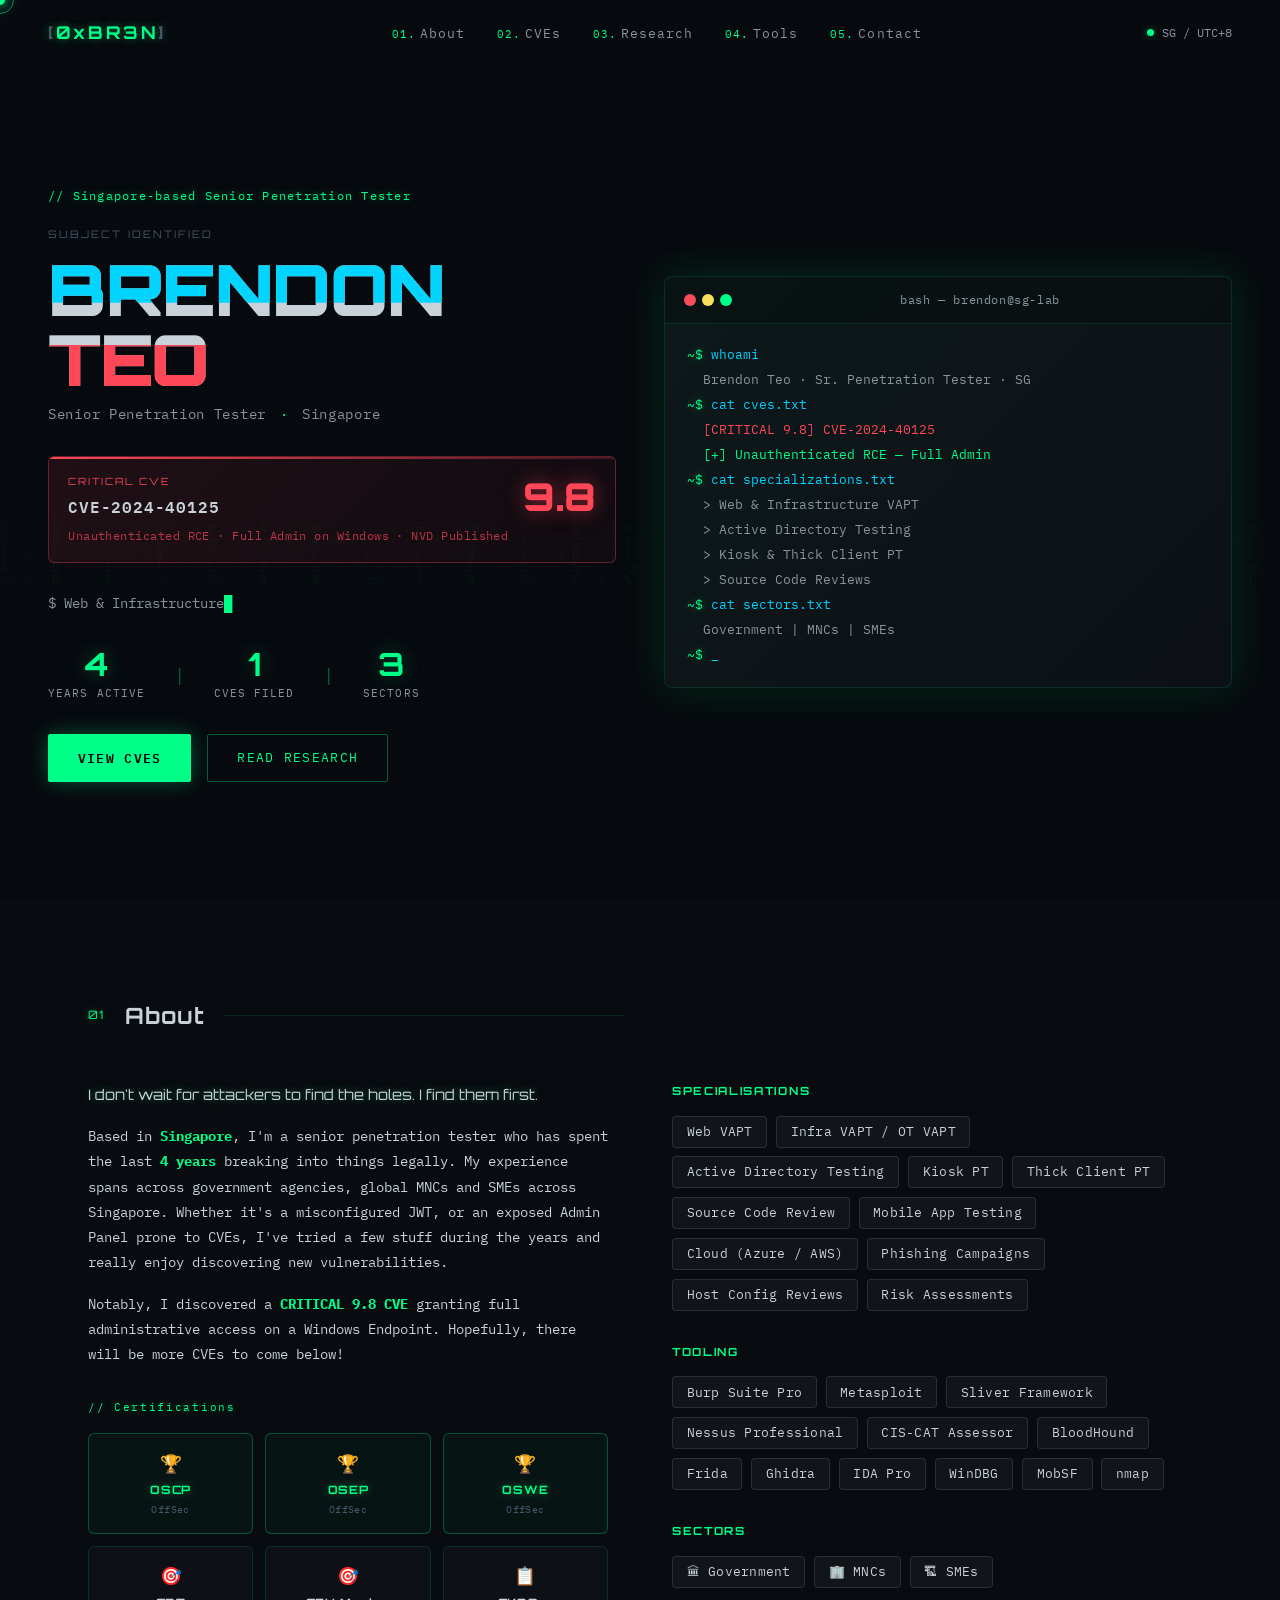
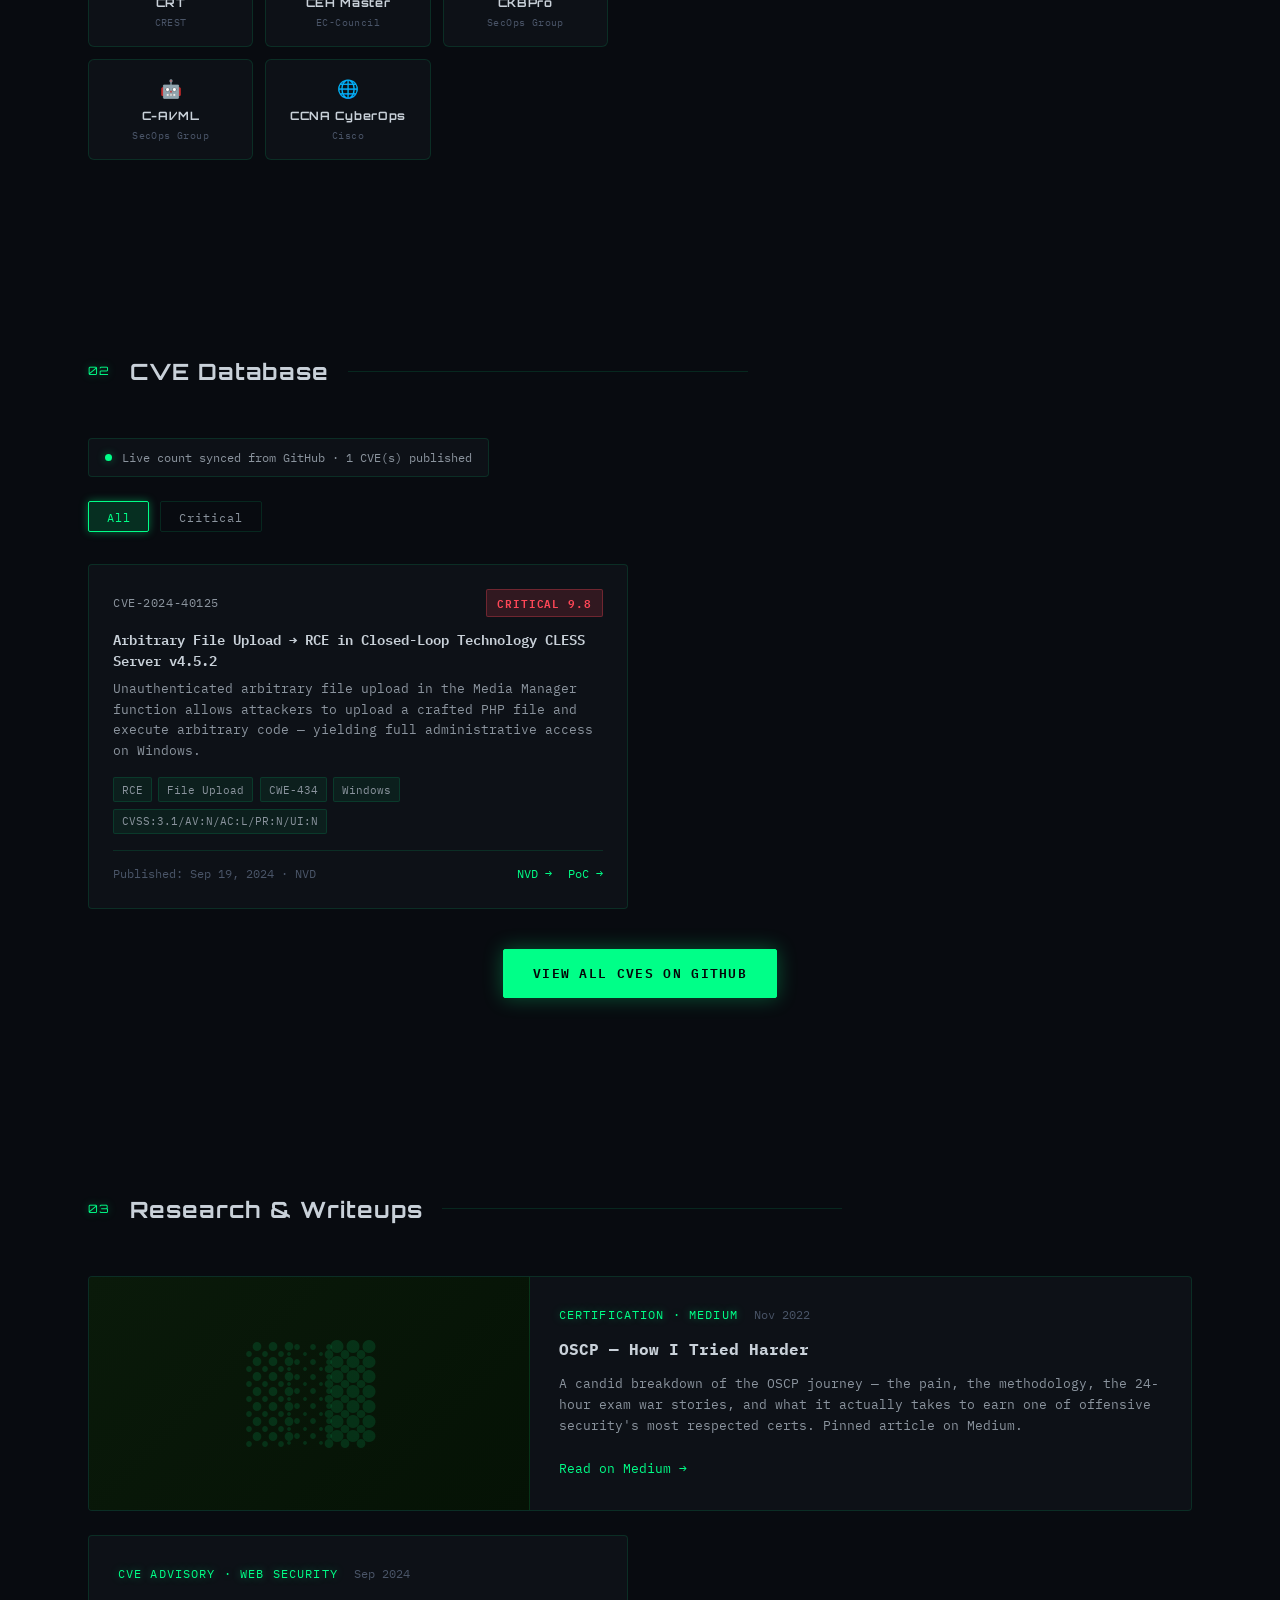
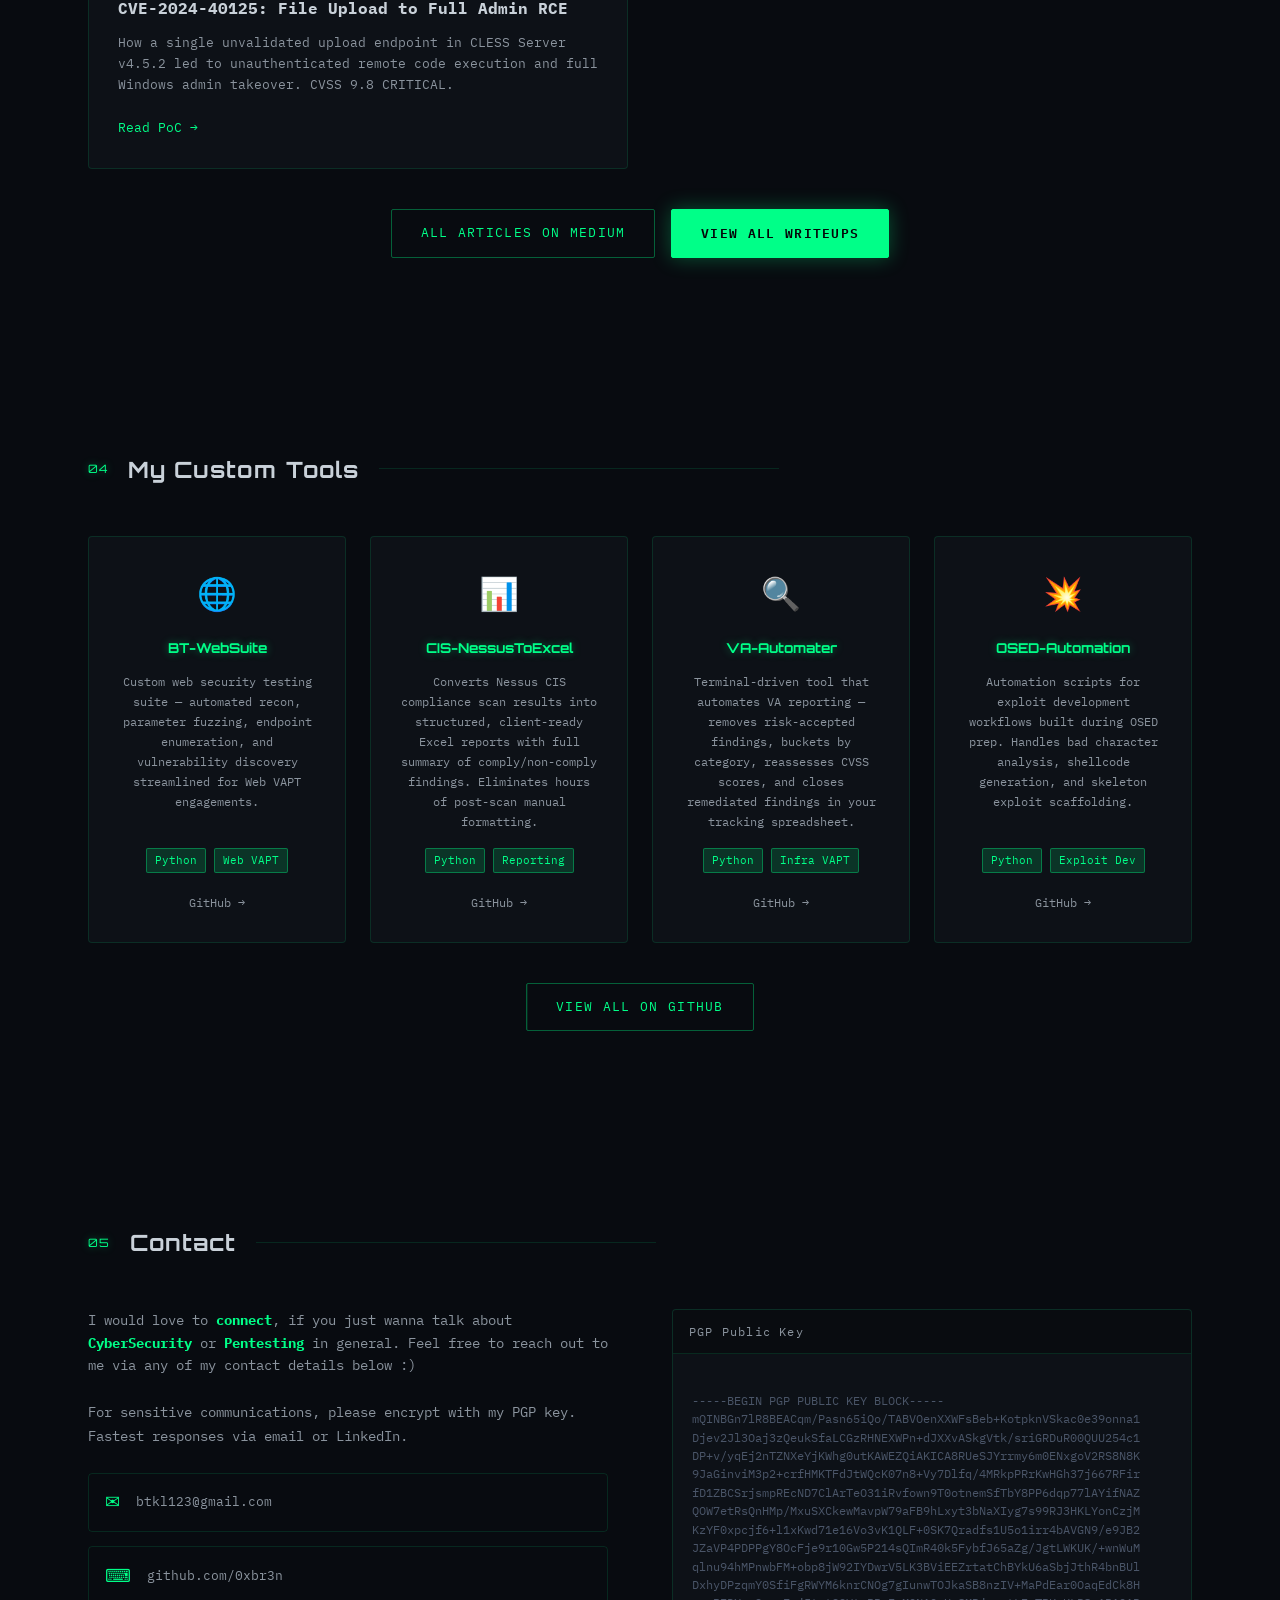
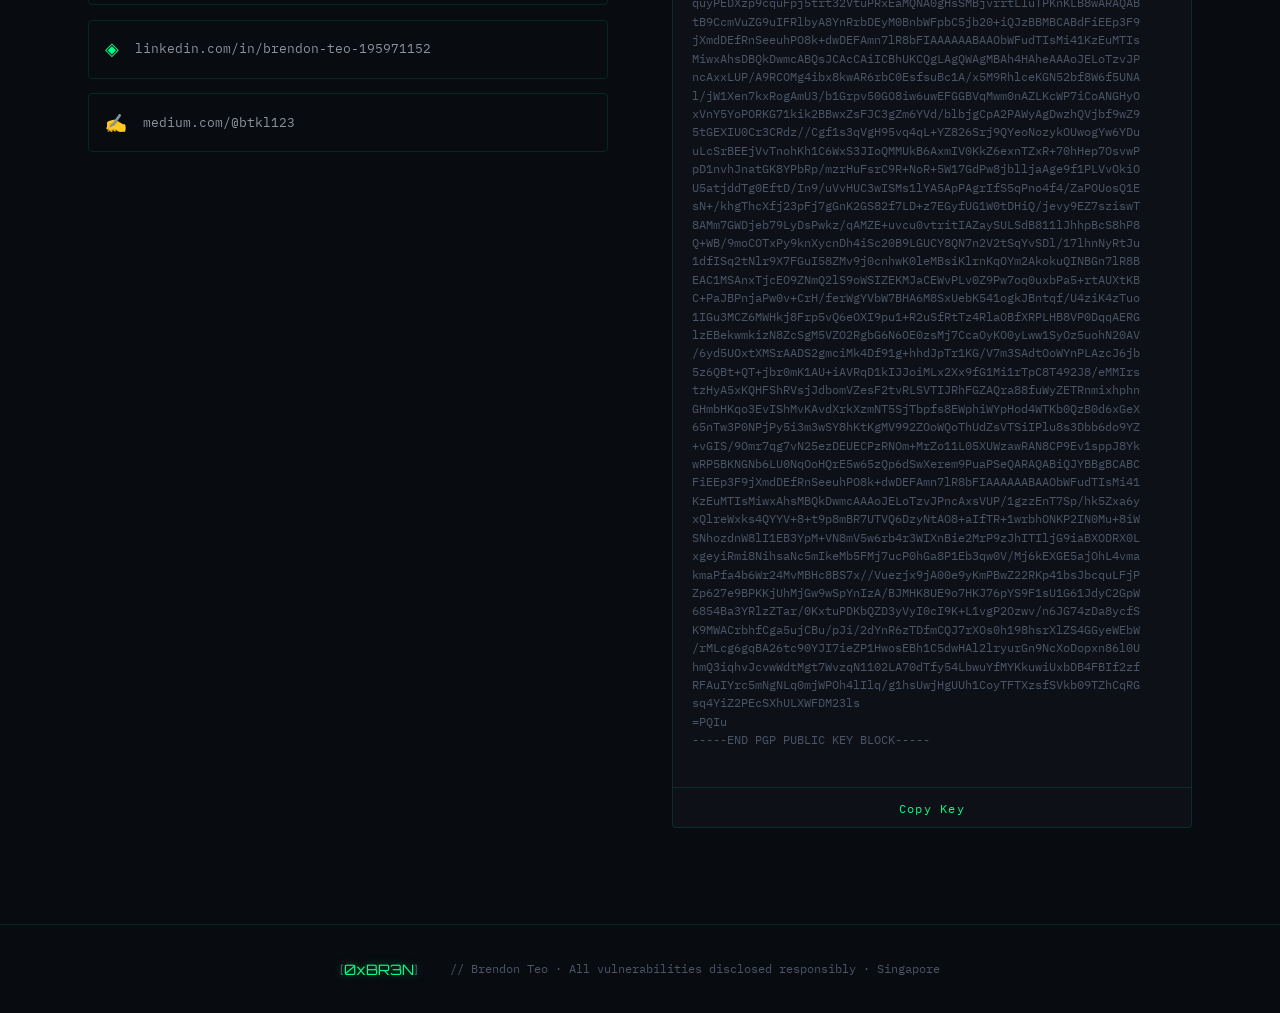
==== commit 00ce004e: "Update index.html" ====
--- a/index.html
+++ b/index.html
@@ -7,6 +7,10 @@
   <link rel="stylesheet" href="css/style.css" />
   <link rel="preconnect" href="https://fonts.googleapis.com" />
   <link href="https://fonts.googleapis.com/css2?family=Share+Tech+Mono&family=Orbitron:wght@400;700;900&family=IBM+Plex+Mono:wght@300;400;600&display=swap" rel="stylesheet" />
+  <link rel="icon" type="image/x-icon"  href="favicon.ico" />
+  <link rel="icon" type="image/png" sizes="32x32" href="favicon-32.png" />
+  <link rel="icon" type="image/png" sizes="64x64" href="favicon-64.png" />
+  <link rel="apple-touch-icon"          href="favicon-64.png" />
 </head>
 <body>
 
